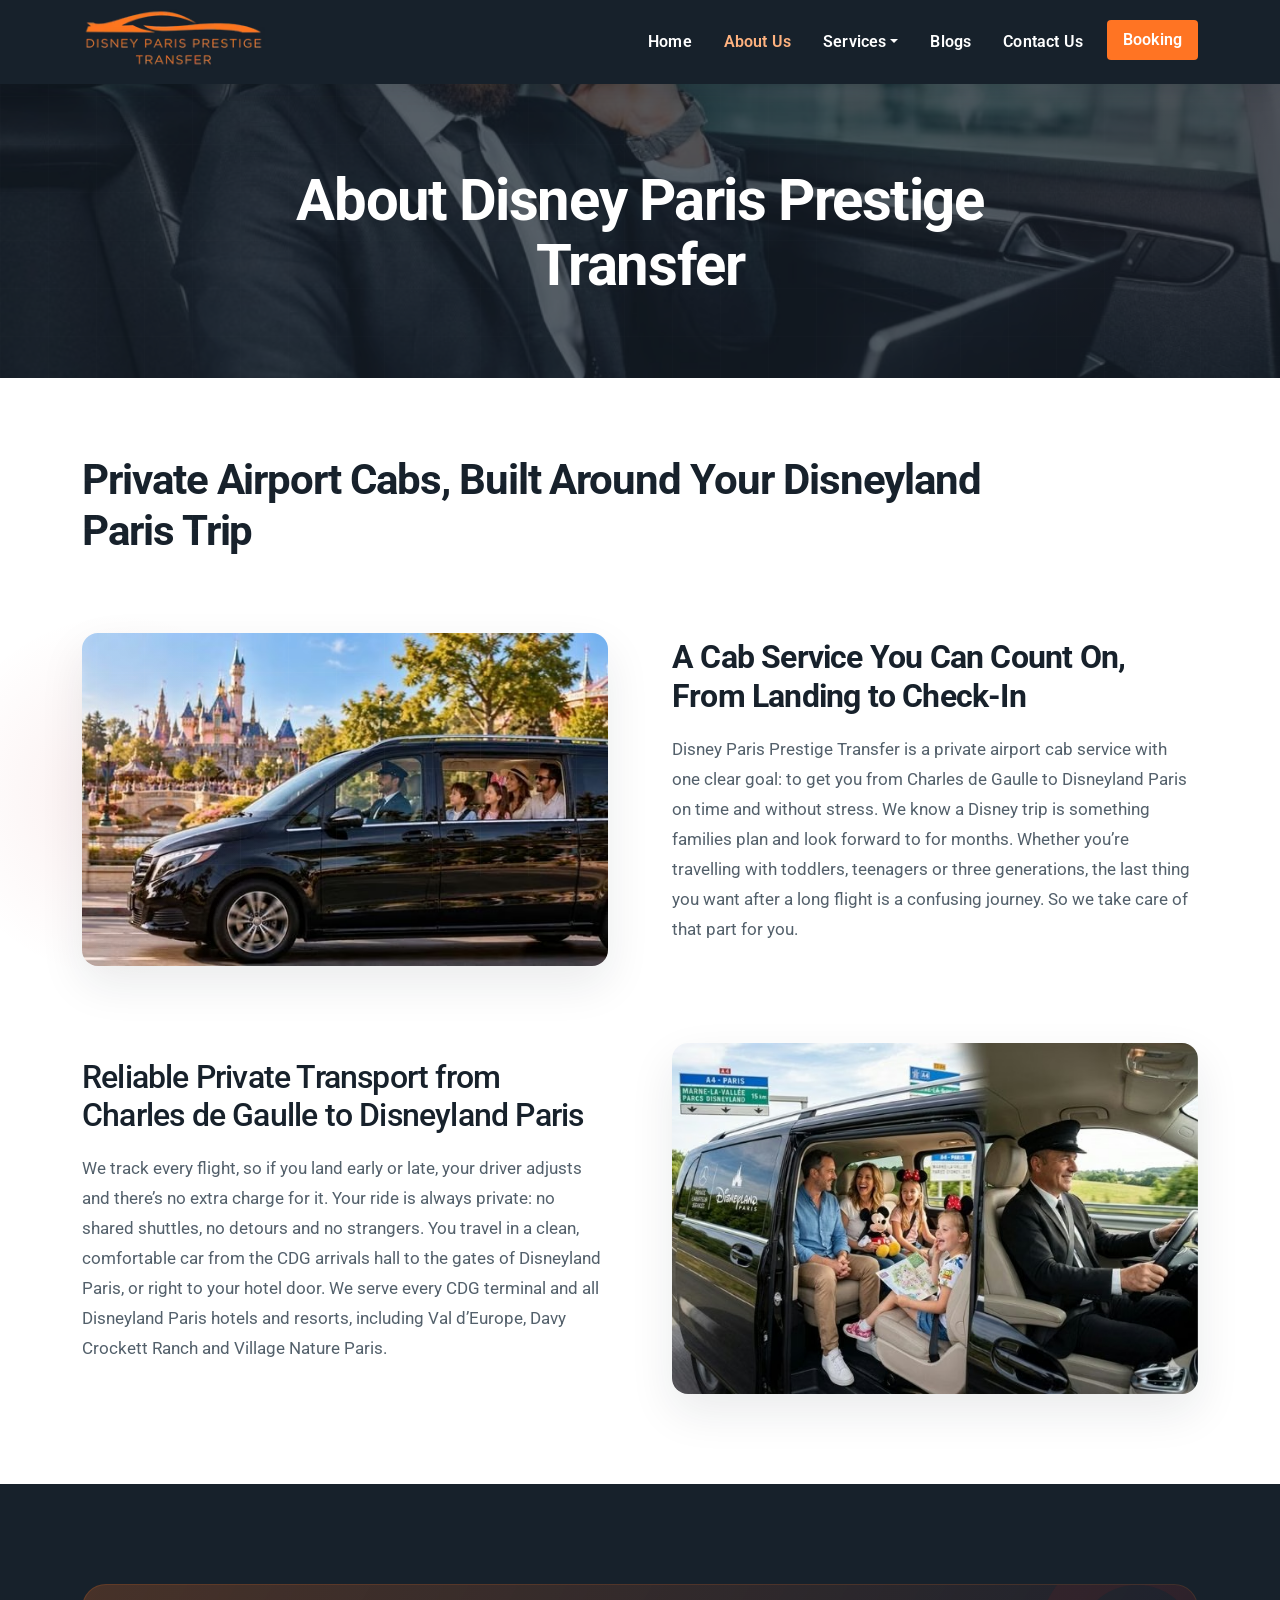
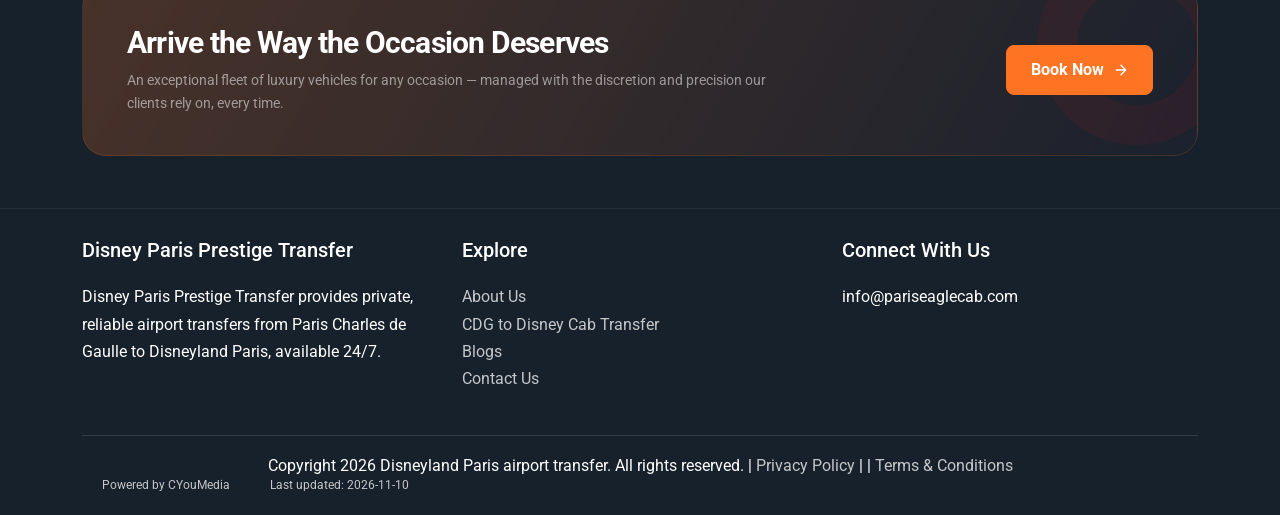
==== about-us/index.html @ 7c9b3eb7 "updated" ====
<!DOCTYPE html>
<html lang="en-US">
<head><link as="image" fetchpriority="high" imagesizes="100vw" imagesrcset="../images/dl_7bad09ebac6b.avif 200w" rel="preload" type="image/avif"/>
<meta charset="utf-8"/>
<meta content="IE=edge" http-equiv="X-UA-Compatible"/>
<meta content="width=device-width, minimum-scale=1.0, initial-scale=1, shrink-to-fit=no" name="viewport"/>
<meta content="#ff7423" name="theme-color"/>
<link href="../assets/media/542a4e6fe5c3.png" rel="icon" sizes="32x32"/>
<meta content="index, follow, max-image-preview:large, max-snippet:-1, max-video-preview:-1" name="robots"/>
<!-- This site is optimized with the Yoast SEO plugin v28.1 - https://yoast.com/product/yoast-seo-wordpress/ -->
<title>About Disney Paris Prestige Transfer | CDG to Disneyland Cabs</title>
<meta content="Learn about Disney Paris Prestige Transfer, a private airport cab service offering reliable, stress-free transfers from Charles de Gaulle to Disneyland Paris, 24/7." name="description"/>
<meta content="2026-11-02T13:21:35+00:00" property="article:modified_time"/>
<!-- / Yoast SEO plugin. -->
<link href="https://disneyparisprestigetransfer.com/wp-json/oembed/1.0/embed?url=https%3A%2F%2Fdisneyparisprestigetransfer.com%2Fabout-us%2F" rel="alternate" title="oEmbed (JSON)" type="application/json+oembed"/>
<link href="https://disneyparisprestigetransfer.com/wp-json/oembed/1.0/embed?url=https%3A%2F%2Fdisneyparisprestigetransfer.com%2Fabout-us%2F&amp;format=xml" rel="alternate" title="oEmbed (XML)" type="text/xml+oembed"/>
<style id="wp-img-auto-sizes-contain-inline-css" type="text/css">
img:is([sizes=auto i],[sizes^="auto," i]){contain-intrinsic-size:3000px 1500px}
/*# sourceURL=wp-img-auto-sizes-contain-inline-css */
</style>
<link href="../assets/css/3e08a085d8a9.css" id="ht_ctc_main_css-css" media="all" rel="stylesheet" type="text/css"/>
<style id="ht_ctc_main_css-inline-css" type="text/css">
.ht_ctc_entry_animation{animation-duration:0.4s;animation-fill-mode:both;animation-delay:0s;animation-iteration-count:1}@keyframes ht_ctc_anim_corner{0%{opacity:0;transform:scale(0)}100%{opacity:1;transform:scale(1)}}.ht_ctc_an_entry_corner{animation-name:ht_ctc_anim_corner;animation-timing-function:cubic-bezier(0.25,1,0.5,1);transform-origin:bottom var(--side,right)}
/*# sourceURL=ht_ctc_main_css-inline-css */
</style>
<style id="wp-emoji-styles-inline-css" type="text/css">

	img.wp-smiley, img.emoji {
		display: inline !important;
		border: none !important;
		box-shadow: none !important;
		height: 1em !important;
		width: 1em !important;
		margin: 0 0.07em !important;
		vertical-align: -0.1em !important;
		background: none !important;
		padding: 0 !important;
	}
/*# sourceURL=wp-emoji-styles-inline-css */
</style>
<link href="../assets/css/a0fd4d3f22b3.css" id="wp-block-library-css" media="all" rel="stylesheet" type="text/css"/>
<style id="classic-theme-styles-inline-css" type="text/css">
/*! This file is auto-generated */
.wp-block-button__link{color:#fff;background-color:#32373c;border-radius:9999px;box-shadow:none;text-decoration:none;padding:calc(.667em + 2px) calc(1.333em + 2px);font-size:1.125em}.wp-block-file__button{background:#32373c;color:#fff;text-decoration:none}
/*# sourceURL=/wp-includes/css/classic-themes.min.css */
</style>
<link href="../assets/css/386fbb57d359.css" id="hostinger-reach-subscription-block-css" media="all" rel="stylesheet" type="text/css"/>
<style id="global-styles-inline-css" type="text/css">
:root{--wp--preset--aspect-ratio--square: 1;--wp--preset--aspect-ratio--4-3: 4/3;--wp--preset--aspect-ratio--3-4: 3/4;--wp--preset--aspect-ratio--3-2: 3/2;--wp--preset--aspect-ratio--2-3: 2/3;--wp--preset--aspect-ratio--16-9: 16/9;--wp--preset--aspect-ratio--9-16: 9/16;--wp--preset--color--black: #000000;--wp--preset--color--cyan-bluish-gray: #abb8c3;--wp--preset--color--white: #ffffff;--wp--preset--color--pale-pink: #f78da7;--wp--preset--color--vivid-red: #cf2e2e;--wp--preset--color--luminous-vivid-orange: #ff6900;--wp--preset--color--luminous-vivid-amber: #fcb900;--wp--preset--color--light-green-cyan: #7bdcb5;--wp--preset--color--vivid-green-cyan: #00d084;--wp--preset--color--pale-cyan-blue: #8ed1fc;--wp--preset--color--vivid-cyan-blue: #0693e3;--wp--preset--color--vivid-purple: #9b51e0;--wp--preset--gradient--vivid-cyan-blue-to-vivid-purple: linear-gradient(135deg,rgb(6,147,227) 0%,rgb(155,81,224) 100%);--wp--preset--gradient--light-green-cyan-to-vivid-green-cyan: linear-gradient(135deg,rgb(122,220,180) 0%,rgb(0,208,130) 100%);--wp--preset--gradient--luminous-vivid-amber-to-luminous-vivid-orange: linear-gradient(135deg,rgb(252,185,0) 0%,rgb(255,105,0) 100%);--wp--preset--gradient--luminous-vivid-orange-to-vivid-red: linear-gradient(135deg,rgb(255,105,0) 0%,rgb(207,46,46) 100%);--wp--preset--gradient--very-light-gray-to-cyan-bluish-gray: linear-gradient(135deg,rgb(238,238,238) 0%,rgb(169,184,195) 100%);--wp--preset--gradient--cool-to-warm-spectrum: linear-gradient(135deg,rgb(74,234,220) 0%,rgb(151,120,209) 20%,rgb(207,42,186) 40%,rgb(238,44,130) 60%,rgb(251,105,98) 80%,rgb(254,248,76) 100%);--wp--preset--gradient--blush-light-purple: linear-gradient(135deg,rgb(255,206,236) 0%,rgb(152,150,240) 100%);--wp--preset--gradient--blush-bordeaux: linear-gradient(135deg,rgb(254,205,165) 0%,rgb(254,45,45) 50%,rgb(107,0,62) 100%);--wp--preset--gradient--luminous-dusk: linear-gradient(135deg,rgb(255,203,112) 0%,rgb(199,81,192) 50%,rgb(65,88,208) 100%);--wp--preset--gradient--pale-ocean: linear-gradient(135deg,rgb(255,245,203) 0%,rgb(182,227,212) 50%,rgb(51,167,181) 100%);--wp--preset--gradient--electric-grass: linear-gradient(135deg,rgb(202,248,128) 0%,rgb(113,206,126) 100%);--wp--preset--gradient--midnight: linear-gradient(135deg,rgb(2,3,129) 0%,rgb(40,116,252) 100%);--wp--preset--font-size--small: 13px;--wp--preset--font-size--medium: 20px;--wp--preset--font-size--large: 36px;--wp--preset--font-size--x-large: 42px;--wp--preset--spacing--20: 0.44rem;--wp--preset--spacing--30: 0.67rem;--wp--preset--spacing--40: 1rem;--wp--preset--spacing--50: 1.5rem;--wp--preset--spacing--60: 2.25rem;--wp--preset--spacing--70: 3.38rem;--wp--preset--spacing--80: 5.06rem;--wp--preset--shadow--natural: 6px 6px 9px rgba(0, 0, 0, 0.2);--wp--preset--shadow--deep: 12px 12px 50px rgba(0, 0, 0, 0.4);--wp--preset--shadow--sharp: 6px 6px 0px rgba(0, 0, 0, 0.2);--wp--preset--shadow--outlined: 6px 6px 0px -3px rgb(255, 255, 255), 6px 6px rgb(0, 0, 0);--wp--preset--shadow--crisp: 6px 6px 0px rgb(0, 0, 0);}:where(.is-layout-flex){gap: 0.5em;}:where(.is-layout-grid){gap: 0.5em;}body .is-layout-flex{display: flex;}.is-layout-flex{flex-wrap: wrap;align-items: center;}.is-layout-flex > :is(*, div){margin: 0;}body .is-layout-grid{display: grid;}.is-layout-grid > :is(*, div){margin: 0;}:where(.wp-block-columns.is-layout-flex){gap: 2em;}:where(.wp-block-columns.is-layout-grid){gap: 2em;}:where(.wp-block-post-template.is-layout-flex){gap: 1.25em;}:where(.wp-block-post-template.is-layout-grid){gap: 1.25em;}.has-black-color{color: var(--wp--preset--color--black) !important;}.has-cyan-bluish-gray-color{color: var(--wp--preset--color--cyan-bluish-gray) !important;}.has-white-color{color: var(--wp--preset--color--white) !important;}.has-pale-pink-color{color: var(--wp--preset--color--pale-pink) !important;}.has-vivid-red-color{color: var(--wp--preset--color--vivid-red) !important;}.has-luminous-vivid-orange-color{color: var(--wp--preset--color--luminous-vivid-orange) !important;}.has-luminous-vivid-amber-color{color: var(--wp--preset--color--luminous-vivid-amber) !important;}.has-light-green-cyan-color{color: var(--wp--preset--color--light-green-cyan) !important;}.has-vivid-green-cyan-color{color: var(--wp--preset--color--vivid-green-cyan) !important;}.has-pale-cyan-blue-color{color: var(--wp--preset--color--pale-cyan-blue) !important;}.has-vivid-cyan-blue-color{color: var(--wp--preset--color--vivid-cyan-blue) !important;}.has-vivid-purple-color{color: var(--wp--preset--color--vivid-purple) !important;}.has-black-background-color{background-color: var(--wp--preset--color--black) !important;}.has-cyan-bluish-gray-background-color{background-color: var(--wp--preset--color--cyan-bluish-gray) !important;}.has-white-background-color{background-color: var(--wp--preset--color--white) !important;}.has-pale-pink-background-color{background-color: var(--wp--preset--color--pale-pink) !important;}.has-vivid-red-background-color{background-color: var(--wp--preset--color--vivid-red) !important;}.has-luminous-vivid-orange-background-color{background-color: var(--wp--preset--color--luminous-vivid-orange) !important;}.has-luminous-vivid-amber-background-color{background-color: var(--wp--preset--color--luminous-vivid-amber) !important;}.has-light-green-cyan-background-color{background-color: var(--wp--preset--color--light-green-cyan) !important;}.has-vivid-green-cyan-background-color{background-color: var(--wp--preset--color--vivid-green-cyan) !important;}.has-pale-cyan-blue-background-color{background-color: var(--wp--preset--color--pale-cyan-blue) !important;}.has-vivid-cyan-blue-background-color{background-color: var(--wp--preset--color--vivid-cyan-blue) !important;}.has-vivid-purple-background-color{background-color: var(--wp--preset--color--vivid-purple) !important;}.has-black-border-color{border-color: var(--wp--preset--color--black) !important;}.has-cyan-bluish-gray-border-color{border-color: var(--wp--preset--color--cyan-bluish-gray) !important;}.has-white-border-color{border-color: var(--wp--preset--color--white) !important;}.has-pale-pink-border-color{border-color: var(--wp--preset--color--pale-pink) !important;}.has-vivid-red-border-color{border-color: var(--wp--preset--color--vivid-red) !important;}.has-luminous-vivid-orange-border-color{border-color: var(--wp--preset--color--luminous-vivid-orange) !important;}.has-luminous-vivid-amber-border-color{border-color: var(--wp--preset--color--luminous-vivid-amber) !important;}.has-light-green-cyan-border-color{border-color: var(--wp--preset--color--light-green-cyan) !important;}.has-vivid-green-cyan-border-color{border-color: var(--wp--preset--color--vivid-green-cyan) !important;}.has-pale-cyan-blue-border-color{border-color: var(--wp--preset--color--pale-cyan-blue) !important;}.has-vivid-cyan-blue-border-color{border-color: var(--wp--preset--color--vivid-cyan-blue) !important;}.has-vivid-purple-border-color{border-color: var(--wp--preset--color--vivid-purple) !important;}.has-vivid-cyan-blue-to-vivid-purple-gradient-background{background: var(--wp--preset--gradient--vivid-cyan-blue-to-vivid-purple) !important;}.has-light-green-cyan-to-vivid-green-cyan-gradient-background{background: var(--wp--preset--gradient--light-green-cyan-to-vivid-green-cyan) !important;}.has-luminous-vivid-amber-to-luminous-vivid-orange-gradient-background{background: var(--wp--preset--gradient--luminous-vivid-amber-to-luminous-vivid-orange) !important;}.has-luminous-vivid-orange-to-vivid-red-gradient-background{background: var(--wp--preset--gradient--luminous-vivid-orange-to-vivid-red) !important;}.has-very-light-gray-to-cyan-bluish-gray-gradient-background{background: var(--wp--preset--gradient--very-light-gray-to-cyan-bluish-gray) !important;}.has-cool-to-warm-spectrum-gradient-background{background: var(--wp--preset--gradient--cool-to-warm-spectrum) !important;}.has-blush-light-purple-gradient-background{background: var(--wp--preset--gradient--blush-light-purple) !important;}.has-blush-bordeaux-gradient-background{background: var(--wp--preset--gradient--blush-bordeaux) !important;}.has-luminous-dusk-gradient-background{background: var(--wp--preset--gradient--luminous-dusk) !important;}.has-pale-ocean-gradient-background{background: var(--wp--preset--gradient--pale-ocean) !important;}.has-electric-grass-gradient-background{background: var(--wp--preset--gradient--electric-grass) !important;}.has-midnight-gradient-background{background: var(--wp--preset--gradient--midnight) !important;}.has-small-font-size{font-size: var(--wp--preset--font-size--small) !important;}.has-medium-font-size{font-size: var(--wp--preset--font-size--medium) !important;}.has-large-font-size{font-size: var(--wp--preset--font-size--large) !important;}.has-x-large-font-size{font-size: var(--wp--preset--font-size--x-large) !important;}
:where(.wp-block-post-template.is-layout-flex){gap: 1.25em;}:where(.wp-block-post-template.is-layout-grid){gap: 1.25em;}
:where(.wp-block-term-template.is-layout-flex){gap: 1.25em;}:where(.wp-block-term-template.is-layout-grid){gap: 1.25em;}
:where(.wp-block-columns.is-layout-flex){gap: 2em;}:where(.wp-block-columns.is-layout-grid){gap: 2em;}
:root :where(.wp-block-pullquote){font-size: 1.5em;line-height: 1.6;}
/*# sourceURL=global-styles-inline-css */
</style>
<link href="../assets/css/28e4bacf16ab.css" id="contact-form-7-css" media="all" rel="stylesheet" type="text/css"/>
<link href="../assets/css/0710e02f9a86.css" id="bootstrap-css-css" media="all" rel="stylesheet" type="text/css"/>
<link href="../assets/css/cef2a3185101.css" id="aos-css-css" media="all" rel="stylesheet" type="text/css"/>
<link href="../assets/css/c2e49b80783c.css" id="owl-carousel-css-css" media="all" rel="stylesheet" type="text/css"/>
<link href="../assets/css/abaeda034649.css" id="owl-theme-default-css" media="all" rel="stylesheet" type="text/css"/>
<link href="../assets/css/89563f12f903.css" id="base-css-css" media="all" rel="stylesheet" type="text/css"/>
<link href="../assets/css/b5af59549f97.css" id="main-style-css" media="all" rel="stylesheet" type="text/css"/>
<link href="https://disneyparisprestigetransfer.com/wp-json/" rel="https://api.w.org/"/><link href="https://disneyparisprestigetransfer.com/wp-json/wp/v2/pages/24" rel="alternate" title="JSON" type="application/json"/><link href="https://disneyparisprestigetransfer.com/xmlrpc.php?rsd" rel="EditURI" title="RSD" type="application/rsd+xml"/>
<meta content="WordPress 6.9.11" name="generator"/>
<link href="https://disneyparisprestigetransfer.com/?p=24" rel="shortlink"/>
<meta content="https://disneyparisprestigetransfer.com/about-us/" name="og:url"/><meta content="Elementor 4.3.6; features: e_font_icon_svg, additional_custom_breakpoints; settings: css_print_method-external, google_font-enabled, font_display-swap" name="generator"/>
<style>
				.e-con.e-parent:nth-of-type(n+4):not(.e-lazyloaded):not(.e-no-lazyload),
				.e-con.e-parent:nth-of-type(n+4):not(.e-lazyloaded):not(.e-no-lazyload) * {
					background-image: none !important;
				}
				@media screen and (max-height: 1024px) {
					.e-con.e-parent:nth-of-type(n+3):not(.e-lazyloaded):not(.e-no-lazyload),
					.e-con.e-parent:nth-of-type(n+3):not(.e-lazyloaded):not(.e-no-lazyload) * {
						background-image: none !important;
					}
				}
				@media screen and (max-height: 640px) {
					.e-con.e-parent:nth-of-type(n+2):not(.e-lazyloaded):not(.e-no-lazyload),
					.e-con.e-parent:nth-of-type(n+2):not(.e-lazyloaded):not(.e-no-lazyload) * {
						background-image: none !important;
					}
				}
			</style>
<link href="../assets/media/b298378da982.png" rel="icon" sizes="32x32"/>
<link href="../assets/media/06e483ebc902.png" rel="icon" sizes="192x192"/>
<link href="../assets/media/810247063a4e.png" rel="apple-touch-icon"/>
<meta content="https://disneyparisprestigetransfer.com/wp-content/uploads/2026/03/cropped-favicon-270x270.png" name="msapplication-TileImage"/>
<style id="kirki-inline-styles"></style><style id="ceyou-static-reveal">[data-animation-role],[data-animation-role] *{opacity:1!important;transform:none!important;visibility:visible!important;}img[data-src],img[data-image]{opacity:1!important;visibility:visible!important;}.main-content{opacity:1!important;}.main-content .shopify-section{display:inherit!important;}</style><link href="https://disneyparisprestigetransfer.com/about-us" rel="canonical"/><meta content="About Disney Paris Prestige Transfer | CDG to Disneyland Cabs" property="og:title"/><meta content="About Disney Paris Prestige Transfer | CDG to Disneyland Cabs" name="twitter:title"/><meta content="Learn about Disney Paris Prestige Transfer, a private airport cab service offering reliable, stress-free transfers from Charles de Gaulle to Disneyland Paris, 24/7." property="og:description"/><meta content="Learn about Disney Paris Prestige Transfer, a private airport cab service offering reliable, stress-free transfers from Charles de Gaulle to Disneyland Paris, 24/7." name="twitter:description"/><meta content="website" property="og:type"/><meta content="https://disneyparisprestigetransfer.com/about-us" property="og:url"/><meta content="summary_large_image" name="twitter:card"/><meta content="https://disneyparisprestigetransfer.com/images/og/dl_33ac71c45557.jpg" property="og:image"/><meta content="https://disneyparisprestigetransfer.com/images/og/dl_33ac71c45557.jpg" name="twitter:image"/><style data-ceyou-interactivity="">
/* ceyou-interactivity-css:v1 — state styles for the interactivity bundle */
.nav-open{overflow:hidden;}
.nav-menu.is-open,.navbar-collapse.is-open,.site-nav.is-open,#mySidenav.is-open{display:block;}
.ceyou-force-nav{display:flex!important;flex-direction:column;gap:.5rem;}
.js-slider{position:relative;overflow:hidden;}
.js-slider .slide,.js-slider .carousel-item,.js-slider .slider-item,.js-slider [data-slide]{display:none;}
.js-slider .slide.is-active,.js-slider .carousel-item.is-active,.js-slider .slider-item.is-active,.js-slider [data-slide].is-active{display:block;animation:ceyou-fade .4s ease;}
.js-slider [data-slide]:not(.is-active){display:none!important;}
.js-slider [data-slide]{float:none;width:100%;max-width:none;}
.js-slider [data-slider-track]{transform:none!important;width:auto!important;}
[data-slider] [data-slider-track]{transform:none!important;width:auto!important;}[data-slider]:not([data-slider-strip]) [data-slide]{float:none!important;width:100%!important;}[data-slider-strip] [data-slider-track]{display:flex!important;flex-wrap:nowrap!important;overflow-x:auto;scroll-snap-type:x mandatory;gap:var(--ceyou-gap,0px);scrollbar-width:none;}[data-slider-strip] [data-slider-track]::-webkit-scrollbar{display:none;}[data-slider-strip] [data-slide]{flex:0 0 calc((100% - (var(--ceyou-per-view,1) - 1) * var(--ceyou-gap,0px)) / var(--ceyou-per-view,1))!important;width:auto!important;max-width:none!important;float:none!important;scroll-snap-align:start;}[data-slider-strip] [data-slider-dots]{display:none!important;}
@keyframes ceyou-fade{from{opacity:.4}to{opacity:1}}
.slider-prev,.slider-next{position:absolute;top:50%;transform:translateY(-50%);z-index:2;border:0;cursor:pointer;width:42px;height:42px;border-radius:50%;background:rgba(17,17,17,.45);color:#fff;font-size:1.6rem;line-height:1;display:flex;align-items:center;justify-content:center;}
.slider-prev{left:12px;}.slider-next{right:12px;}
.slider-prev:hover,.slider-next:hover{background:rgba(17,17,17,.7);}
.slider-dots{position:absolute;left:0;right:0;bottom:12px;display:flex;gap:8px;justify-content:center;z-index:2;}
.slider-dots button{width:10px;height:10px;padding:0;border:0;border-radius:50%;background:rgba(255,255,255,.55);cursor:pointer;}
.slider-dots button.is-active{background:#fff;}
.modal{display:none;position:fixed;inset:0;z-index:1000;align-items:center;justify-content:center;background:rgba(0,0,0,.6);padding:1rem;}
.modal.is-open{display:flex;}
.modal-open{overflow:hidden;}
.ceyou-lightbox{display:none;position:fixed;inset:0;z-index:1100;background:rgba(0,0,0,.85);cursor:zoom-out;}
.ceyou-lightbox.is-open{display:flex;align-items:center;justify-content:center;padding:2vmin;}
.ceyou-lightbox img{max-width:96vw;max-height:96vh;object-fit:contain;}
.ceyou-toasts{position:fixed;left:50%;bottom:24px;transform:translateX(-50%);z-index:1200;display:flex;flex-direction:column;gap:8px;pointer-events:none;}
.ceyou-toast{background:#111;color:#fff;padding:.7rem 1.1rem;border-radius:8px;font-size:.95rem;box-shadow:0 6px 24px rgba(0,0,0,.25);opacity:0;transform:translateY(12px);transition:opacity .3s,transform .3s;}
.ceyou-toast.is-visible{opacity:1;transform:translateY(0);}
.ceyou-field-error{display:block;color:#c0392b;font-size:.82rem;margin-top:.25rem;min-height:1em;}
.ceyou-invalid{border-color:#c0392b!important;outline-color:#c0392b;}
.ceyou-hp{position:absolute!important;left:-9999px!important;top:auto!important;width:1px!important;height:1px!important;overflow:hidden!important;}
.ceyou-cart-drawer{position:fixed;top:0;right:0;height:100%;width:min(360px,90vw);background:#fff;color:#111;box-shadow:-8px 0 28px rgba(0,0,0,.2);transform:translateX(100%);transition:transform .3s ease;z-index:1300;display:flex;flex-direction:column;}
.ceyou-cart-drawer.is-open{transform:translateX(0);}
.ceyou-cart-head{display:flex;align-items:center;justify-content:space-between;padding:1rem;border-bottom:1px solid #eee;}
.ceyou-cart-close{border:0;background:none;font-size:1.5rem;line-height:1;cursor:pointer;}
.ceyou-cart-items{flex:1;overflow:auto;padding:.5rem 1rem;}
.ceyou-cart-row{display:flex;align-items:center;gap:.5rem;padding:.5rem 0;border-bottom:1px solid #f1f1f1;}
.ceyou-cart-name{flex:1;}
.ceyou-cart-remove{border:0;background:none;cursor:pointer;color:#999;font-size:1.1rem;}
.ceyou-cart-empty{color:#888;}
.ceyou-cart-foot{padding:1rem;border-top:1px solid #eee;font-weight:600;}
@media(prefers-reduced-motion:reduce){.js-slider .is-active{animation:none;}.ceyou-toast{transition:none;}.ceyou-cart-drawer{transition:none;}}
.fade-in-up,.fade-in,.scroll-reveal,[data-reveal]{opacity:1;transform:none;}
@media(prefers-reduced-motion:no-preference){html.ceyou-reveal-ready .fade-in-up,html.ceyou-reveal-ready .fade-in,html.ceyou-reveal-ready .scroll-reveal,html.ceyou-reveal-ready [data-reveal]{opacity:0;animation:none;transition:opacity 300ms ease;will-change:opacity;}
html.ceyou-reveal-ready .fade-in-up.is-visible,html.ceyou-reveal-ready .fade-in.is-visible,html.ceyou-reveal-ready .scroll-reveal.is-visible,html.ceyou-reveal-ready [data-reveal].is-visible{opacity:1;}}
</style><meta content="image/jpeg" property="og:image:type"/><meta content="1024" property="og:image:width"/><meta content="683" property="og:image:height"/><meta content="Executive Chauffeur Set the Tone for a Big Meeting" property="og:image:alt"/><meta content="Executive Chauffeur Set the Tone for a Big Meeting" name="twitter:image:alt"/><meta content="en_US" property="og:locale"/><script data-ceyou-file-nav>(function(){if(location.protocol!=='file:')return;function fix(a){var h=a.getAttribute('href');if(!h||/^([a-z][a-z0-9+.-]*:|\/|#)/i.test(h))return;var m=/^([^?#]*)(.*)$/.exec(h);if(m[1].slice(-1)!=='/')return;a.setAttribute('href',m[1]+'index.html'+m[2]);}document.addEventListener('DOMContentLoaded',function(){var l=document.querySelectorAll('a[href]');for(var i=0;i<l.length;i++)fix(l[i]);});document.addEventListener('click',function(e){var a=e.target&&e.target.closest?e.target.closest('a[href]'):null;if(a)fix(a);},true);})();</script><link href="../assets/css/site-refresh.css" rel="stylesheet" type="text/css"/></head>
<body class="wp-singular page-template page-template-page-about page-template-page-about-php page page-id-24 wp-custom-logo wp-theme-cms-taxi-booking elementor-default elementor-kit-47">
<style>
.navbar .nav-item .nav-link {
  font-size: 1rem;
  text-transform: capitalize; 
  white-space: nowrap;
}
#menu-primary-menu li:last-child a {
    background-color: var(--brand);
    color: var(--white); 
    border-radius: .25rem;
    padding: .5rem 1rem;
    line-height: 1.5; 
}
#menu-primary-menu li:last-child a:hover {
    background-color: var(--white);
    color: var(--brand);  
}
	@media (max-width:991px) {
		.navbar-nav .dropdown-menu {
			text-align:center;
		}
	}
</style>
<header class="site-header position-fixed top-0 start-0 end-0" id="mainNav">
<nav class="navbar navbar-expand-lg py-0">
<div class="container">
<div class="navbar-brand">
<a aria-label="disney paris prestige transfer" class="custom-logo-link" href="../" rel="home"><picture><source sizes="100vw" srcset="../images/dl_7bad09ebac6b.avif 200w" type="image/avif"/><source sizes="100vw" srcset="../images/dl_7bad09ebac6b.webp 200w" type="image/webp"/><img alt="disney paris prestige transfer" class="custom-logo" decoding="async" fetchpriority="high" height="70" loading="eager" referrerpolicy="no-referrer" src="../images/dl_7bad09ebac6b.webp" width="200"/></picture></a> </div>
<button aria-controls="navbarSupportedContent" aria-expanded="false" aria-label="Toggle navigation" class="navbar-toggler p-1" data-bs-target="#navbarSupportedContent" data-bs-toggle="collapse" type="button">
<svg height="2em" viewbox="0 0 36 36" width="2em" xmlns="http://www.w3.org/2000/svg"><path class="clr-i-outline clr-i-outline-path-1" d="M32 29H4a1 1 0 0 1 0-2h28a1 1 0 0 1 0 2" fill="#fff"></path><path class="clr-i-outline clr-i-outline-path-2" d="M32 19H4a1 1 0 0 1 0-2h28a1 1 0 0 1 0 2" fill="#fff"></path><path class="clr-i-outline clr-i-outline-path-3" d="M32 9H4a1 1 0 0 1 0-2h28a1 1 0 0 1 0 2" fill="#fff"></path><path d="M0 0h36v36H0z" fill="none"></path></svg>
</button>
<div class="collapse navbar-collapse" id="navbarSupportedContent">
<ul class="navbar-nav ms-auto mb-2 mb-lg-0" id="menu-primary-menu"><li class="home-page menu-item menu-item-type-custom menu-item-object-custom nav-item"><a class="nav-link" href="../">Home</a></li>
<li class="about-us menu-item menu-item-type-custom menu-item-object-custom current-menu-item nav-item"><a class="nav-link" href="../">About Us</a></li>
<li class="menu-item menu-item-type-post_type menu-item-object-page menu-item-has-children nav-item dropdown"><a class="nav-link dropdown-toggle" data-bs-toggle="dropdown" href="../services/">Services</a><ul class="dropdown-menu"><li class="menu-item menu-item-type-post_type menu-item-object-page nav-item"><a class="nav-link" href="../cdg-to-disney-cab-transfer/">CDG to Disney Cab Transfer</a></li>
</ul>
</li>
<li class="blogs menu-item menu-item-type-post_type menu-item-object-page nav-item"><a class="nav-link" href="../blogs/">Blogs</a></li>
<li class="menu-item menu-item-type-post_type menu-item-object-page nav-item"><a class="nav-link" href="../contact-us/">Contact Us</a></li>
<li class="menu-item menu-item-type-custom menu-item-object-custom nav-item"><a class="nav-link" href="https://www.pariseaglecab.com/">Booking</a></li>
</ul>
</div>
</div>
</nav>
</header>
<main class="site-main" id="main-content"><div class="bg-dark subpage__header position-relative">
<picture><source sizes="100vw" srcset="../images/dl_33ac71c45557-400.avif 400w, ../images/dl_33ac71c45557-800.avif 800w, ../images/dl_33ac71c45557.avif 1024w" type="image/avif"/><source sizes="100vw" srcset="../images/dl_33ac71c45557-400.webp 400w, ../images/dl_33ac71c45557-800.webp 800w, ../images/dl_33ac71c45557.webp 1024w" type="image/webp"/><img alt="Executive Chauffeur Set the Tone for a Big Meeting" class="img-fluid w-100 position-absolute top-0 start-0 w-100 h-100 object-fit-cover z-0 wp-post-image" decoding="async" fetchpriority="high" height="683" loading="eager" referrerpolicy="no-referrer" sizes="(max-width: 1024px) 100vw, 1024px" src="../images/dl_33ac71c45557.webp" width="1024"/></picture>
<div class="position-absolute top-0 end-0 w-100 h-100 bg-dark opacity-75 z-1"></div>
<div class="container position-relative z-3">
<h1 class="text-white fs-1 fw-semibold mb-0 text-center aos-init aos-animate" data-aos="fade-up">About Disney Paris Prestige Transfer</h1>
</div>
</div>
<div class="container py-5">
<h2 class="wp-block-heading"><strong><strong>Private Airport Cabs, Built Around Your Disneyland Paris Trip</strong></strong></h2>
<div class="wp-block-group gap-4 align-items-center mt-5 is-layout-grid wp-container-core-group-is-layout-9ab1b685 wp-block-group-is-layout-grid">
<figure class="wp-block-image size-full"><picture><source sizes="(max-width: 768px) 100vw, 1200px" srcset="../images/dl_cc5910debbd3-400.avif 400w, ../images/dl_cc5910debbd3.avif 588w" type="image/avif"/><source sizes="(max-width: 768px) 100vw, 1200px" srcset="../images/dl_cc5910debbd3-400.webp 400w, ../images/dl_cc5910debbd3.webp 588w" type="image/webp"/><img alt="Private Airport Cabs, Built Around Your Disneyland Paris Trip" class="wp-image-23912" decoding="async" height="372" loading="lazy" referrerpolicy="no-referrer" sizes="(max-width: 588px) 100vw, 588px" src="../images/dl_cc5910debbd3.webp" style="height: auto;" width="588"/></picture></figure>
<div class="wp-block-group"><div class="wp-block-group__inner-container is-layout-constrained wp-block-group-is-layout-constrained">
<h2 class="wp-block-heading"><strong>A Cab Service You Can Count On, From Landing to Check-In</strong></h2>
<p>Disney Paris Prestige Transfer is a private airport cab service with one clear goal: to get you from Charles de Gaulle to Disneyland Paris on time and without stress. We know a Disney trip is something families plan and look forward to for months. Whether you’re travelling with toddlers, teenagers or three generations, the last thing you want after a long flight is a confusing journey. So we take care of that part for you.</p>
</div></div>
</div>
<div class="wp-block-group gap-4 align-items-center mt-5 is-layout-grid wp-container-core-group-is-layout-9ab1b685 wp-block-group-is-layout-grid">
<div class="wp-block-group"><div class="wp-block-group__inner-container is-layout-constrained wp-block-group-is-layout-constrained">
<h2 class="wp-block-heading">Reliable Private Transport from Charles de Gaulle to Disneyland Paris</h2>
<p>We track every flight, so if you land early or late, your driver adjusts and there’s no extra charge for it. Your ride is always private: no shared shuttles, no detours and no strangers. You travel in a clean, comfortable car from the CDG arrivals hall to the gates of Disneyland Paris, or right to your hotel door. We serve every CDG terminal and all Disneyland Paris hotels and resorts, including Val d’Europe, Davy Crockett Ranch and Village Nature Paris.</p>
</div></div>
<figure class="wp-block-image size-full"><picture><source sizes="(max-width: 768px) 100vw, 1200px" srcset="../images/dl_341555fac4a2-400.avif 400w, ../images/dl_341555fac4a2.avif 636w" type="image/avif"/><source sizes="(max-width: 768px) 100vw, 1200px" srcset="../images/dl_341555fac4a2-400.webp 400w, ../images/dl_341555fac4a2.webp 636w" type="image/webp"/><img alt="Cdgdisneytransfer" class="wp-image-466" decoding="async" height="425" loading="lazy" referrerpolicy="no-referrer" sizes="(max-width: 636px) 100vw, 636px" src="../images/dl_341555fac4a2.webp" style="height: auto;" width="636"/></picture></figure>
</div>
</div>
</main><!-- End main-content -->
<footer class="site-footer pt-5 pb-4 position=relative overflow-hidden">
<div aria-hidden="true" class="mb-4" style="position:absolute;inset:0;pointer-events:none;z-index:0;">
<!-- large radial glow top-right -->
<div style="position:absolute;top:-180px;right:-180px;width:560px;height:560px;background:radial-gradient(circle,rgba(192,25,25,.13) 0%,transparent 70%);border-radius:50%;"></div>
<!-- subtle glow bottom-left -->
<div style="position:absolute;bottom:-120px;left:-80px;width:400px;height:400px;background:radial-gradient(circle,rgba(192,25,25,.07) 0%,transparent 65%);border-radius:50%;"></div>
<!-- grid overlay -->
<div style="position:absolute;inset:0;background-image:linear-gradient(rgba(255,255,255,.025) 1px,transparent 1px),linear-gradient(90deg,rgba(255,255,255,.025) 1px,transparent 1px);background-size:48px 48px;"></div>
</div>
<div class="mb-4" style="position:relative;z-index:1;border-bottom:1px solid rgba(255,255,255,.07);">
<div class="container" style="padding-block:52px;">
<div style="background: linear-gradient(120deg,rgba(255, 116, 35, 0.21) 0%,rgba(30,34,48,.60) 100%);border: 1px solid rgba(255, 116, 35, 0.16);border-radius:24px;padding:40px 44px;display:flex;flex-wrap:wrap;align-items:center;justify-content:space-between;gap:28px;position:relative;overflow:hidden;">
<!-- inner decoration -->
<div aria-hidden="true" style="position:absolute;right:-40px;top:-40px;width:200px;height:200px;border:40px solid rgba(192,25,25,.09);border-radius:50%;"></div>
<div style="position:relative;z-index:1;">
<h2 class="ff-heading" style="margin:0;font-size:clamp(1.3rem,3vw,1.9rem);font-weight:700;color:#fff;line-height:1.2;">Arrive the Way the Occasion Deserves</h2>
<p style="margin:8px 0 0;font-size:.9rem;color:rgba(255,255,255,.52);line-height:1.6;max-width:660px;">
				An exceptional fleet of luxury vehicles for any occasion — managed with the discretion and precision our clients rely on, every time.
				</p>
</div>
<div style="display:flex;flex-wrap:wrap;gap:12px;position:relative;z-index:1;">
<a class="btn btn-primary" href="https://www.pariseaglecab.com/">
				Book Now
				<svg aria-hidden="true" fill="none" height="14" viewbox="0 0 18 18" width="14"><path d="M3 9h12M9 3l6 6-6 6" stroke="#fff" stroke-linecap="round" stroke-linejoin="round" stroke-width="1.8"></path></svg>
</a>
<!-- 			  <a href="/our-fleets" style="display: inline-flex; align-items: center; gap: 8px; background: transparent; color: rgb(255, 255, 255); border: 1.5px solid rgba(255, 255, 255, 0.3); border-radius: 4px; font-weight: 600; font-size: 0.875rem; padding: 13px 28px; text-decoration: none; transition: 0.25s;" onmouseover="this.style.background='rgba(255,255,255,.08)'" onmouseout="this.style.background='transparent'">
				View Cars
			  </a> -->
</div>
</div>
</div>
</div>
<div class="container">
<div class="row g-4">
<div class="col-lg-4 col-md-6">
<p class="text-white fs-5 fw-medium">Disney Paris Prestige Transfer</p>
<ul class="list-unstyled ps-0 mb-0">
<p>
                        Disney Paris Prestige Transfer provides private, reliable airport transfers from Paris Charles de Gaulle to Disneyland Paris, available 24/7.
                    </p>
</ul>
<ul class="social__list is-style-default wp-block-social-links has-normal-icon-size has-icon-color has-icon-background-color is-layout-flex wp-container-core-social-links-is-layout-fb8583f7 wp-block-social-links-is-layout-flex" style="margin-top:30px;margin-bottom:24px">
</ul>
</div>
<div class="col-lg-4 col-md-6">
<p class="text-white fs-5 fw-medium">Explore</p>
<ul class="list-unstyled ps-0 mb-0">
<li><a href="../">About Us</a></li>
<li><a href="../cdg-to-disney-cab-transfer/">CDG to Disney Cab Transfer</a></li>
<li><a href="../blogs/">Blogs</a></li>
<li><a href="../contact-us/">Contact Us</a></li>
</ul>
</div>
<div class="col-lg-4 col-md-6">
<p class="text-white fs-5 fw-medium">Connect With Us</p>
<ul class="list-unstyled ps-0 mb-0">
<li>info@pariseaglecab.com</li>
</ul>
</div><!--.col-->
</div><!--.row-->
<div class="copyright text-center pt-3 mt-3">
<p class="mb-0">Copyright 2026 Disneyland Paris airport transfer. All rights reserved. | <a href="../privacy-policy/">Privacy Policy</a> |  | <a href="../terms-conditions/">Terms &amp; Conditions</a></p>
<div class="powered-by-cyoumedia powered-by-joined" data-powered-by="cyoumedia" style="display:flex;align-items:center;flex-wrap:wrap;margin-left:auto;"><a href="https://cyoumedia.com" rel="nofollow noopener noreferrer" style="display:inline-flex;align-items:center;padding-left:20px;text-decoration:none;color:inherit;opacity:.75;font-size:12px;line-height:1;" target="_blank">Powered by CYouMedia</a><p class="last-updated" data-last-updated="2026-11-10" style="margin:0 0 0 40px;padding:0;font-family:inherit;font-size:12px;line-height:1;color:inherit;opacity:.75;">Last updated: 2026-11-10</p></div></div>
</div>
</footer>
<!-- <button onclick="topFunction()" id="backTop" class="btn backTop justify-content-center align-items-center p-0 bg-primary" title="Go to top" style="display: flex;">
        <svg xmlns="http://www.w3.org/2000/svg" width="96" height="96" viewBox="0 0 24 24"><path fill="#292929" d="M11.5 19V6.921l-5.792 5.792L5 12l7-7l7 7l-.708.713L12.5 6.921V19z"></path></svg>
    </button> -->
<!-- Click to Chat - https://holithemes.com/plugins/click-to-chat/  v4.46 -->
<div class="ht-ctc ht-ctc-chat ctc-analytics ctc_wp_desktop style-2 ht_ctc_entry_animation ht_ctc_an_entry_corner" id="ht-ctc-chat" style="display: none;  position: fixed; bottom: 15px; right: 15px;">
<div class="ht_ctc_style ht_ctc_chat_style">
<div class="ctc-analytics ctc_s_2" style="display: flex; justify-content: center; align-items: center;  ">
<p class="ctc-analytics ctc_cta ctc_cta_stick ht-ctc-cta ht-ctc-cta-hover" style="padding: 0px 16px; line-height: 1.6; font-size: 15px; background-color: #25D366; color: #ffffff; border-radius:10px; margin:0 10px;  display: none; order: 0; ">Contact us!</p>
<svg height="50px" style="pointer-events:none; display:block; height:50px; width:50px;" viewbox="0 0 1024 1024" width="50px">
<defs>
<path d="M1023.941 765.153c0 5.606-.171 17.766-.508 27.159-.824 22.982-2.646 52.639-5.401 66.151-4.141 20.306-10.392 39.472-18.542 55.425-9.643 18.871-21.943 35.775-36.559 50.364-14.584 14.56-31.472 26.812-50.315 36.416-16.036 8.172-35.322 14.426-55.744 18.549-13.378 2.701-42.812 4.488-65.648 5.3-9.402.336-21.564.505-27.15.505l-504.226-.081c-5.607 0-17.765-.172-27.158-.509-22.983-.824-52.639-2.646-66.152-5.4-20.306-4.142-39.473-10.392-55.425-18.542-18.872-9.644-35.775-21.944-50.364-36.56-14.56-14.584-26.812-31.471-36.415-50.314-8.174-16.037-14.428-35.323-18.551-55.744-2.7-13.378-4.487-42.812-5.3-65.649-.334-9.401-.503-21.563-.503-27.148l.08-504.228c0-5.607.171-17.766.508-27.159.825-22.983 2.646-52.639 5.401-66.151 4.141-20.306 10.391-39.473 18.542-55.426C34.154 93.24 46.455 76.336 61.07 61.747c14.584-14.559 31.472-26.812 50.315-36.416 16.037-8.172 35.324-14.426 55.745-18.549 13.377-2.701 42.812-4.488 65.648-5.3 9.402-.335 21.565-.504 27.149-.504l504.227.081c5.608 0 17.766.171 27.159.508 22.983.825 52.638 2.646 66.152 5.401 20.305 4.141 39.472 10.391 55.425 18.542 18.871 9.643 35.774 21.944 50.363 36.559 14.559 14.584 26.812 31.471 36.415 50.315 8.174 16.037 14.428 35.323 18.551 55.744 2.7 13.378 4.486 42.812 5.3 65.649.335 9.402.504 21.564.504 27.15l-.082 504.226z" id="htwasqicona-chat"></path>
</defs>
<lineargradient gradientunits="userSpaceOnUse" id="htwasqiconb-chat" x1="512.001" x2="512.001" y1=".978" y2="1025.023">
<stop offset="0" stop-color="#61fd7d"></stop>
<stop offset="1" stop-color="#2bb826"></stop>
</lineargradient>
<use fill="url(#htwasqiconb-chat)" overflow="visible" style="fill: url(#htwasqiconb-chat)" xlink:href="#htwasqicona-chat"></use>
<g>
<path d="M783.302 243.246c-69.329-69.387-161.529-107.619-259.763-107.658-202.402 0-367.133 164.668-367.214 367.072-.026 64.699 16.883 127.854 49.017 183.522l-52.096 190.229 194.665-51.047c53.636 29.244 114.022 44.656 175.482 44.682h.151c202.382 0 367.128-164.688 367.21-367.094.039-98.087-38.121-190.319-107.452-259.706zM523.544 808.047h-.125c-54.767-.021-108.483-14.729-155.344-42.529l-11.146-6.612-115.517 30.293 30.834-112.592-7.259-11.544c-30.552-48.579-46.688-104.729-46.664-162.379.066-168.229 136.985-305.096 305.339-305.096 81.521.031 158.154 31.811 215.779 89.482s89.342 134.332 89.312 215.859c-.066 168.243-136.984 305.118-305.209 305.118zm167.415-228.515c-9.177-4.591-54.286-26.782-62.697-29.843-8.41-3.062-14.526-4.592-20.645 4.592-6.115 9.182-23.699 29.843-29.053 35.964-5.352 6.122-10.704 6.888-19.879 2.296-9.176-4.591-38.74-14.277-73.786-45.526-27.275-24.319-45.691-54.359-51.043-63.543-5.352-9.183-.569-14.146 4.024-18.72 4.127-4.109 9.175-10.713 13.763-16.069 4.587-5.355 6.117-9.183 9.175-15.304 3.059-6.122 1.529-11.479-.765-16.07-2.293-4.591-20.644-49.739-28.29-68.104-7.447-17.886-15.013-15.466-20.645-15.747-5.346-.266-11.469-.322-17.585-.322s-16.057 2.295-24.467 11.478-32.113 31.374-32.113 76.521c0 45.147 32.877 88.764 37.465 94.885 4.588 6.122 64.699 98.771 156.741 138.502 21.892 9.45 38.982 15.094 52.308 19.322 21.98 6.979 41.982 5.995 57.793 3.634 17.628-2.633 54.284-22.189 61.932-43.615 7.646-21.427 7.646-39.791 5.352-43.617-2.294-3.826-8.41-6.122-17.585-10.714z" fill="#FFF" style="fill: #FFFFFF;"></path>
</g>
</svg></div>
</div>
</div>
<span class="ht_ctc_chat_data" data-rest="3744f78392" data-settings='{"number":"33698842828","pre_filled":"","dis_m":"show","dis_d":"show","css":"cursor: pointer; z-index: 99999999;","pos_d":"position: fixed; bottom: 15px; right: 15px;","pos_m":"position: fixed; bottom: 15px; right: 15px;","side_d":"right","side_m":"right","schedule":"no","se":150,"ani":"no-animation","page_id":24,"url_target_d":"_blank","ga":"yes","gtm":"1","fb":"yes","webhook_format":"json","g_init":"default","g_an_event_name":"click to chat","gtm_event_name":"Click to Chat","pixel_event_name":"Click to Chat by HoliThemes"}'></span>
<style id="core-block-supports-inline-css" type="text/css">
.wp-container-core-group-is-layout-9ab1b685{grid-template-columns:repeat(auto-fill, minmax(min(27rem, 100%), 1fr));container-type:inline-size;}
/*# sourceURL=core-block-supports-inline-css */
</style>
<script id="wp-emoji-settings" type="application/json">
{"baseUrl":"https://s.w.org/images/core/emoji/17.0.2/72x72/","ext":".png","svgUrl":"https://s.w.org/images/core/emoji/17.0.2/svg/","svgExt":".svg","source":{"concatemoji":"https://disneyparisprestigetransfer.com/wp-includes/js/wp-emoji-release.min.js?ver=6.9.11"}}
</script>
<script type="application/ld+json">{
  "@context": "https://schema.org",
  "@graph": [
    {
      "@type": "Organization",
      "name": "Disneyland Paris airport transfer",
      "url": "https://disneyparisprestigetransfer.com",
      "description": "Private airport cab service providing reliable, private transfers from Charles de Gaulle Airport to Disneyland Paris and all its hotels and resorts, available 24/7.",
      "email": "info@pariseaglecab.com",
      "areaServed": [
        {
          "@type": "AdministrativeArea",
          "name": "Charles de Gaulle Airport"
        },
        {
          "@type": "AdministrativeArea",
          "name": "Disneyland Paris"
        },
        {
          "@type": "AdministrativeArea",
          "name": "Val d'Europe"
        },
        {
          "@type": "AdministrativeArea",
          "name": "Davy Crockett Ranch"
        },
        {
          "@type": "AdministrativeArea",
          "name": "Village Nature Paris"
        }
      ],
      "serviceType": "Private airport transfer",
      "@id": "https://disneyparisprestigetransfer.com/#organization"
    },
    {
      "@type": "WebSite",
      "@id": "https://disneyparisprestigetransfer.com/#website",
      "url": "https://disneyparisprestigetransfer.com/",
      "name": "Disneyland Paris airport transfer",
      "publisher": {
        "@id": "https://disneyparisprestigetransfer.com/#organization"
      }
    },
    {
      "@type": "WebPage",
      "@id": "https://disneyparisprestigetransfer.com/about-us#webpage",
      "url": "https://disneyparisprestigetransfer.com/about-us",
      "isPartOf": {
        "@id": "https://disneyparisprestigetransfer.com/#website"
      },
      "about": {
        "@id": "https://disneyparisprestigetransfer.com/#organization"
      },
      "publisher": {
        "@id": "https://disneyparisprestigetransfer.com/#organization"
      },
      "author": {
        "@id": "https://disneyparisprestigetransfer.com/#organization"
      },
      "name": "About Disney Paris Prestige Transfer | CDG to Disneyland Cabs",
      "datePublished": "2026-11-10",
      "dateModified": "2026-11-10",
      "description": "Information about Disney Paris Prestige Transfer, a private airport cab service offering reliable transfers from CDG to Disneyland Paris."
    }
  ]
}</script><script data-avp="summary" type="application/ld+json">{
  "@context": "https://schema.org",
  "@type": "ItemList",
  "name": "Key takeaways",
  "itemListElement": [
    {
      "@type": "ListItem",
      "position": 1,
      "name": "Learn about Disney Paris Prestige Transfer, a private airport cab service offering reliable, stress-free transfers from Charles de Gaulle to Disneyland Paris, 24/7."
    },
    {
      "@type": "ListItem",
      "position": 2,
      "name": "Disney Paris Prestige Transfer is a private airport cab service with one clear goal: to get you from Charles de Gaulle to Disneyland Paris on time and without stress. We know a Disney trip is…"
    },
    {
      "@type": "ListItem",
      "position": 3,
      "name": "We track every flight, so if you land early or late, your driver adjusts and there’s no extra charge for it. Your ride is always private: no shared shuttles, no detours and no strangers. You travel…"
    }
  ]
}</script><script data-ceyou-interactivity="" defer="" src="../script.min.js"></script></body>
</html>
---- assets/css/3e08a085d8a9.css ----
.ht-ctc-chat{--side:right}.ht-ctc-opacity-hide{opacity:0}.ht-ctc-opacity-show{opacity:1}.ht-ctc-display-hide{display:none}.ht-ctc-display-show{display:block}.ht-ctc-display-unset{display:unset!important}@keyframes ctcBounce{0%{opacity:0;transform:scale(0)}60%{opacity:1;transform:scale(1.3)}to{opacity:1;transform:scale(1)}}@keyframes ctc_fadeIn{0%{opacity:0}to{opacity:1}}.ht-ctc-bounce{animation:ctcBounce .45s ease-out forwards}.ht-ctc-fade-in{animation:ctc_fadeIn .25s ease}.ht_ctc_chat_greetings_box :not(ul):not(ol):not(.ht_ctc_default):not(.ht_ctc_defaults *){box-sizing:border-box;margin:0;padding:0}.ht_ctc_chat_greetings_box ol,.ht_ctc_chat_greetings_box ul{margin-bottom:0;margin-top:0}.ht_ctc_chat_greetings_box_layout{clear:both}.ht_ctc_greetings{pointer-events:none}.ht_ctc_chat_greetings_box{pointer-events:auto}.ht_ctc_greetings_box{opacity:0;transform:scale(0) translate(20px,20px);transform-origin:bottom var(--side,right);transition:all .4s cubic-bezier(.19,1,.22,1)}.ht_ctc_greetings_box.ht_ctc_greetings_box_open{opacity:1;pointer-events:auto;transform:scale(1) translate(0)}.ht_ctc_modal_backdrop{animation:ctc_fadeIn .2s ease;backdrop-filter:blur(1px);background:#0000004d;height:100vh;left:0;position:fixed;top:0;width:100vw;z-index:9}.ht_ctc_notification{animation:ctcBounce .45s ease-out forwards}@keyframes ht_ctc_cta_stick{0%{opacity:0;transform:translateX(6px) scaleX(.6)}to{opacity:1;transform:translateX(0) scaleX(1)}}.ht-ctc-cta-stick{animation-duration:.12s;animation-fill-mode:both;animation-name:ht_ctc_cta_stick;animation-timing-function:cubic-bezier(.25,.8,.25,1);transform-origin:var(--side,right) center}.ctc_g_content{max-height:calc(80vh - 140px);overflow-y:auto}.ctc_g_bottom,.ctc_g_content,.ctc_g_sentbutton{margin-top:-.9px!important}.greetings_header_image{display:inline-block;position:relative}.greetings_header_image img{object-fit:cover}.g_header_badge_online{border-radius:50%;bottom:0;height:12px;position:absolute;right:0;width:12px;z-index:1}@media only screen and (min-width:900px){.ctc_g_content::-webkit-scrollbar{width:2.8px}.ctc_g_content::-webkit-scrollbar-thumb{background:#a5a5a5}}@media only screen and (max-width:420px){.ctc_side_positions .ctc_m_p_left{left:0!important;right:unset!important}.ctc_side_positions .ctc_m_p_right{left:unset!important;right:0!important}.ctc_side_positions .ctc_m_p_left .ctc_greetings_close_btn{float:left!important}.ctc_side_positions .ctc_m_p_right .ctc_greetings_close_btn{float:right!important}.ctc_side_positions .ctc_m_cta_order_0{order:0!important}.ctc_side_positions .ctc_m_cta_order_1{order:1!important}.ht_ctc_greetings.ctc_m_full_width{bottom:0!important;position:fixed!important;right:0!important}.ht_ctc_greetings.ctc_m_full_width .ht_ctc_chat_greetings_box{margin:7px!important;min-width:80vw!important;position:unset!important;width:calc(100vw - 14px)!important}.ctc_m_full_width .ctc_g_message_box_width{max-width:85%!important}.ht_ctc_animation:has(.ht_ctc_greetings){animation-fill-mode:none!important}}
---- assets/css/a0fd4d3f22b3.css ----
@charset "UTF-8";.wp-block-accordion{box-sizing:border-box}.wp-block-accordion-item.is-open>.wp-block-accordion-heading .wp-block-accordion-heading__toggle-icon{transform:rotate(45deg)}@media (prefers-reduced-motion:no-preference){.wp-block-accordion-item{transition:grid-template-rows .3s ease-out}.wp-block-accordion-item>.wp-block-accordion-heading .wp-block-accordion-heading__toggle-icon{transition:transform .2s ease-in-out}}.wp-block-accordion-heading__toggle{align-items:center;background:none;border:none;color:inherit;cursor:pointer;display:flex;font-family:inherit;font-size:inherit;font-style:inherit;font-weight:inherit;letter-spacing:inherit;line-height:inherit;overflow:hidden;padding:var(--wp--preset--spacing--20,1em) 0;text-align:inherit;text-decoration:inherit;text-transform:inherit;width:100%;word-spacing:inherit}.wp-block-accordion-heading__toggle:not(:focus-visible){outline:none}.wp-block-accordion-heading__toggle:hover .wp-block-accordion-heading__toggle-title{text-decoration:underline}.wp-block-accordion-heading__toggle-title{flex:1}.wp-block-accordion-heading__toggle-icon{align-items:center;display:flex;height:1.2em;justify-content:center;width:1.2em}.wp-block-accordion-panel[aria-hidden=true],.wp-block-accordion-panel[inert]{display:none;margin-block-start:0}.wp-block-archives{box-sizing:border-box}.wp-block-archives-dropdown label{display:block}.wp-block-avatar{line-height:0}.wp-block-avatar,.wp-block-avatar img{box-sizing:border-box}.wp-block-avatar.aligncenter{text-align:center}.wp-block-audio{box-sizing:border-box}.wp-block-audio :where(figcaption){margin-bottom:1em;margin-top:.5em}.wp-block-audio audio{min-width:300px;width:100%}.wp-block-breadcrumbs{box-sizing:border-box}.wp-block-breadcrumbs ol{flex-wrap:wrap;list-style:none}.wp-block-breadcrumbs li,.wp-block-breadcrumbs ol{align-items:center;display:flex;margin:0;padding:0}.wp-block-breadcrumbs li:not(:last-child):after{content:var(--separator,"/");margin:0 .5em;opacity:.7}.wp-block-breadcrumbs span{color:inherit}.wp-block-button__link{align-content:center;box-sizing:border-box;cursor:pointer;display:inline-block;height:100%;text-align:center;word-break:break-word}.wp-block-button__link.aligncenter{text-align:center}.wp-block-button__link.alignright{text-align:right}:where(.wp-block-button__link){border-radius:9999px;box-shadow:none;padding:calc(.667em + 2px) calc(1.333em + 2px);text-decoration:none}.wp-block-button[style*=text-decoration] .wp-block-button__link{text-decoration:inherit}.wp-block-buttons>.wp-block-button.has-custom-width{max-width:none}.wp-block-buttons>.wp-block-button.has-custom-width .wp-block-button__link{width:100%}.wp-block-buttons>.wp-block-button.has-custom-font-size .wp-block-button__link{font-size:inherit}.wp-block-buttons>.wp-block-button.wp-block-button__width-25{width:calc(25% - var(--wp--style--block-gap, .5em)*.75)}.wp-block-buttons>.wp-block-button.wp-block-button__width-50{width:calc(50% - var(--wp--style--block-gap, .5em)*.5)}.wp-block-buttons>.wp-block-button.wp-block-button__width-75{width:calc(75% - var(--wp--style--block-gap, .5em)*.25)}.wp-block-buttons>.wp-block-button.wp-block-button__width-100{flex-basis:100%;width:100%}.wp-block-buttons.is-vertical>.wp-block-button.wp-block-button__width-25{width:25%}.wp-block-buttons.is-vertical>.wp-block-button.wp-block-button__width-50{width:50%}.wp-block-buttons.is-vertical>.wp-block-button.wp-block-button__width-75{width:75%}.wp-block-button.is-style-squared,.wp-block-button__link.wp-block-button.is-style-squared{border-radius:0}.wp-block-button.no-border-radius,.wp-block-button__link.no-border-radius{border-radius:0!important}:root :where(.wp-block-button .wp-block-button__link.is-style-outline),:root :where(.wp-block-button.is-style-outline>.wp-block-button__link){border:2px solid;padding:.667em 1.333em}:root :where(.wp-block-button .wp-block-button__link.is-style-outline:not(.has-text-color)),:root :where(.wp-block-button.is-style-outline>.wp-block-button__link:not(.has-text-color)){color:currentColor}:root :where(.wp-block-button .wp-block-button__link.is-style-outline:not(.has-background)),:root :where(.wp-block-button.is-style-outline>.wp-block-button__link:not(.has-background)){background-color:initial;background-image:none}.wp-block-buttons{box-sizing:border-box}.wp-block-buttons.is-vertical{flex-direction:column}.wp-block-buttons.is-vertical>.wp-block-button:last-child{margin-bottom:0}.wp-block-buttons>.wp-block-button{display:inline-block;margin:0}.wp-block-buttons.is-content-justification-left{justify-content:flex-start}.wp-block-buttons.is-content-justification-left.is-vertical{align-items:flex-start}.wp-block-buttons.is-content-justification-center{justify-content:center}.wp-block-buttons.is-content-justification-center.is-vertical{align-items:center}.wp-block-buttons.is-content-justification-right{justify-content:flex-end}.wp-block-buttons.is-content-justification-right.is-vertical{align-items:flex-end}.wp-block-buttons.is-content-justification-space-between{justify-content:space-between}.wp-block-buttons.aligncenter{text-align:center}.wp-block-buttons:not(.is-content-justification-space-between,.is-content-justification-right,.is-content-justification-left,.is-content-justification-center) .wp-block-button.aligncenter{margin-left:auto;margin-right:auto;width:100%}.wp-block-buttons[style*=text-decoration] .wp-block-button,.wp-block-buttons[style*=text-decoration] .wp-block-button__link{text-decoration:inherit}.wp-block-buttons.has-custom-font-size .wp-block-button__link{font-size:inherit}.wp-block-buttons .wp-block-button__link{width:100%}.wp-block-button.aligncenter,.wp-block-calendar{text-align:center}.wp-block-calendar td,.wp-block-calendar th{border:1px solid;padding:.25em}.wp-block-calendar th{font-weight:400}.wp-block-calendar caption{background-color:inherit}.wp-block-calendar table{border-collapse:collapse;width:100%}.wp-block-calendar table.has-background th{background-color:inherit}.wp-block-calendar table.has-text-color th{color:inherit}.wp-block-calendar :where(table:not(.has-text-color)){color:#40464d}.wp-block-calendar :where(table:not(.has-text-color)) td,.wp-block-calendar :where(table:not(.has-text-color)) th{border-color:#ddd}:where(.wp-block-calendar table:not(.has-background) th){background:#ddd}.wp-block-categories{box-sizing:border-box}.wp-block-categories.alignleft{margin-right:2em}.wp-block-categories.alignright{margin-left:2em}.wp-block-categories.wp-block-categories-dropdown.aligncenter{text-align:center}.wp-block-categories .wp-block-categories__label{display:block;width:100%}.wp-block-code{box-sizing:border-box}.wp-block-code code{
  /*!rtl:begin:ignore*/direction:ltr;display:block;font-family:inherit;overflow-wrap:break-word;text-align:initial;white-space:pre-wrap
  /*!rtl:end:ignore*/}.wp-block-columns{box-sizing:border-box;display:flex;flex-wrap:wrap!important}@media (min-width:782px){.wp-block-columns{flex-wrap:nowrap!important}}.wp-block-columns{align-items:normal!important}.wp-block-columns.are-vertically-aligned-top{align-items:flex-start}.wp-block-columns.are-vertically-aligned-center{align-items:center}.wp-block-columns.are-vertically-aligned-bottom{align-items:flex-end}@media (max-width:781px){.wp-block-columns:not(.is-not-stacked-on-mobile)>.wp-block-column{flex-basis:100%!important}}@media (min-width:782px){.wp-block-columns:not(.is-not-stacked-on-mobile)>.wp-block-column{flex-basis:0;flex-grow:1}.wp-block-columns:not(.is-not-stacked-on-mobile)>.wp-block-column[style*=flex-basis]{flex-grow:0}}.wp-block-columns.is-not-stacked-on-mobile{flex-wrap:nowrap!important}.wp-block-columns.is-not-stacked-on-mobile>.wp-block-column{flex-basis:0;flex-grow:1}.wp-block-columns.is-not-stacked-on-mobile>.wp-block-column[style*=flex-basis]{flex-grow:0}:where(.wp-block-columns){margin-bottom:1.75em}:where(.wp-block-columns.has-background){padding:1.25em 2.375em}.wp-block-column{flex-grow:1;min-width:0;overflow-wrap:break-word;word-break:break-word}.wp-block-column.is-vertically-aligned-top{align-self:flex-start}.wp-block-column.is-vertically-aligned-center{align-self:center}.wp-block-column.is-vertically-aligned-bottom{align-self:flex-end}.wp-block-column.is-vertically-aligned-stretch{align-self:stretch}.wp-block-column.is-vertically-aligned-bottom,.wp-block-column.is-vertically-aligned-center,.wp-block-column.is-vertically-aligned-top{width:100%}.wp-block-post-comments{box-sizing:border-box}.wp-block-post-comments .alignleft{float:left}.wp-block-post-comments .alignright{float:right}.wp-block-post-comments .navigation:after{clear:both;content:"";display:table}.wp-block-post-comments .commentlist{clear:both;list-style:none;margin:0;padding:0}.wp-block-post-comments .commentlist .comment{min-height:2.25em;padding-left:3.25em}.wp-block-post-comments .commentlist .comment p{font-size:1em;line-height:1.8;margin:1em 0}.wp-block-post-comments .commentlist .children{list-style:none;margin:0;padding:0}.wp-block-post-comments .comment-author{line-height:1.5}.wp-block-post-comments .comment-author .avatar{border-radius:1.5em;display:block;float:left;height:2.5em;margin-right:.75em;margin-top:.5em;width:2.5em}.wp-block-post-comments .comment-author cite{font-style:normal}.wp-block-post-comments .comment-meta{font-size:.875em;line-height:1.5}.wp-block-post-comments .comment-meta b{font-weight:400}.wp-block-post-comments .comment-meta .comment-awaiting-moderation{display:block;margin-bottom:1em;margin-top:1em}.wp-block-post-comments .comment-body .commentmetadata{font-size:.875em}.wp-block-post-comments .comment-form-author label,.wp-block-post-comments .comment-form-comment label,.wp-block-post-comments .comment-form-email label,.wp-block-post-comments .comment-form-url label{display:block;margin-bottom:.25em}.wp-block-post-comments .comment-form input:not([type=submit]):not([type=checkbox]),.wp-block-post-comments .comment-form textarea{box-sizing:border-box;display:block;width:100%}.wp-block-post-comments .comment-form-cookies-consent{display:flex;gap:.25em}.wp-block-post-comments .comment-form-cookies-consent #wp-comment-cookies-consent{margin-top:.35em}.wp-block-post-comments .comment-reply-title{margin-bottom:0}.wp-block-post-comments .comment-reply-title :where(small){font-size:var(--wp--preset--font-size--medium,smaller);margin-left:.5em}.wp-block-post-comments .reply{font-size:.875em;margin-bottom:1.4em}.wp-block-post-comments input:not([type=submit]),.wp-block-post-comments textarea{border:1px solid #949494;font-family:inherit;font-size:1em}.wp-block-post-comments input:not([type=submit]):not([type=checkbox]),.wp-block-post-comments textarea{padding:calc(.667em + 2px)}:where(.wp-block-post-comments input[type=submit]){border:none}.wp-block-comments{box-sizing:border-box}.wp-block-comments-pagination>.wp-block-comments-pagination-next,.wp-block-comments-pagination>.wp-block-comments-pagination-numbers,.wp-block-comments-pagination>.wp-block-comments-pagination-previous{font-size:inherit}.wp-block-comments-pagination .wp-block-comments-pagination-previous-arrow{display:inline-block;margin-right:1ch}.wp-block-comments-pagination .wp-block-comments-pagination-previous-arrow:not(.is-arrow-chevron){transform:scaleX(1)}.wp-block-comments-pagination .wp-block-comments-pagination-next-arrow{display:inline-block;margin-left:1ch}.wp-block-comments-pagination .wp-block-comments-pagination-next-arrow:not(.is-arrow-chevron){transform:scaleX(1)}.wp-block-comments-pagination.aligncenter{justify-content:center}.wp-block-comment-template{box-sizing:border-box;list-style:none;margin-bottom:0;max-width:100%;padding:0}.wp-block-comment-template li{clear:both}.wp-block-comment-template ol{list-style:none;margin-bottom:0;max-width:100%;padding-left:2rem}.wp-block-comment-template.alignleft{float:left}.wp-block-comment-template.aligncenter{margin-left:auto;margin-right:auto;width:fit-content}.wp-block-comment-template.alignright{float:right}.wp-block-comment-date{box-sizing:border-box}.comment-awaiting-moderation{display:block;font-size:.875em;line-height:1.5}.wp-block-comment-author-name,.wp-block-comment-content,.wp-block-comment-edit-link,.wp-block-comment-reply-link{box-sizing:border-box}.wp-block-cover,.wp-block-cover-image{align-items:center;background-position:50%;box-sizing:border-box;display:flex;justify-content:center;min-height:430px;overflow:hidden;overflow:clip;padding:1em;position:relative}.wp-block-cover .has-background-dim:not([class*=-background-color]),.wp-block-cover-image .has-background-dim:not([class*=-background-color]),.wp-block-cover-image.has-background-dim:not([class*=-background-color]),.wp-block-cover.has-background-dim:not([class*=-background-color]){background-color:#000}.wp-block-cover .has-background-dim.has-background-gradient,.wp-block-cover-image .has-background-dim.has-background-gradient{background-color:initial}.wp-block-cover-image.has-background-dim:before,.wp-block-cover.has-background-dim:before{background-color:inherit;content:""}.wp-block-cover .wp-block-cover__background,.wp-block-cover .wp-block-cover__gradient-background,.wp-block-cover-image .wp-block-cover__background,.wp-block-cover-image .wp-block-cover__gradient-background,.wp-block-cover-image.has-background-dim:not(.has-background-gradient):before,.wp-block-cover.has-background-dim:not(.has-background-gradient):before{bottom:0;left:0;opacity:.5;position:absolute;right:0;top:0}.wp-block-cover-image.has-background-dim.has-background-dim-10 .wp-block-cover__background,.wp-block-cover-image.has-background-dim.has-background-dim-10 .wp-block-cover__gradient-background,.wp-block-cover-image.has-background-dim.has-background-dim-10:not(.has-background-gradient):before,.wp-block-cover.has-background-dim.has-background-dim-10 .wp-block-cover__background,.wp-block-cover.has-background-dim.has-background-dim-10 .wp-block-cover__gradient-background,.wp-block-cover.has-background-dim.has-background-dim-10:not(.has-background-gradient):before{opacity:.1}.wp-block-cover-image.has-background-dim.has-background-dim-20 .wp-block-cover__background,.wp-block-cover-image.has-background-dim.has-background-dim-20 .wp-block-cover__gradient-background,.wp-block-cover-image.has-background-dim.has-background-dim-20:not(.has-background-gradient):before,.wp-block-cover.has-background-dim.has-background-dim-20 .wp-block-cover__background,.wp-block-cover.has-background-dim.has-background-dim-20 .wp-block-cover__gradient-background,.wp-block-cover.has-background-dim.has-background-dim-20:not(.has-background-gradient):before{opacity:.2}.wp-block-cover-image.has-background-dim.has-background-dim-30 .wp-block-cover__background,.wp-block-cover-image.has-background-dim.has-background-dim-30 .wp-block-cover__gradient-background,.wp-block-cover-image.has-background-dim.has-background-dim-30:not(.has-background-gradient):before,.wp-block-cover.has-background-dim.has-background-dim-30 .wp-block-cover__background,.wp-block-cover.has-background-dim.has-background-dim-30 .wp-block-cover__gradient-background,.wp-block-cover.has-background-dim.has-background-dim-30:not(.has-background-gradient):before{opacity:.3}.wp-block-cover-image.has-background-dim.has-background-dim-40 .wp-block-cover__background,.wp-block-cover-image.has-background-dim.has-background-dim-40 .wp-block-cover__gradient-background,.wp-block-cover-image.has-background-dim.has-background-dim-40:not(.has-background-gradient):before,.wp-block-cover.has-background-dim.has-background-dim-40 .wp-block-cover__background,.wp-block-cover.has-background-dim.has-background-dim-40 .wp-block-cover__gradient-background,.wp-block-cover.has-background-dim.has-background-dim-40:not(.has-background-gradient):before{opacity:.4}.wp-block-cover-image.has-background-dim.has-background-dim-50 .wp-block-cover__background,.wp-block-cover-image.has-background-dim.has-background-dim-50 .wp-block-cover__gradient-background,.wp-block-cover-image.has-background-dim.has-background-dim-50:not(.has-background-gradient):before,.wp-block-cover.has-background-dim.has-background-dim-50 .wp-block-cover__background,.wp-block-cover.has-background-dim.has-background-dim-50 .wp-block-cover__gradient-background,.wp-block-cover.has-background-dim.has-background-dim-50:not(.has-background-gradient):before{opacity:.5}.wp-block-cover-image.has-background-dim.has-background-dim-60 .wp-block-cover__background,.wp-block-cover-image.has-background-dim.has-background-dim-60 .wp-block-cover__gradient-background,.wp-block-cover-image.has-background-dim.has-background-dim-60:not(.has-background-gradient):before,.wp-block-cover.has-background-dim.has-background-dim-60 .wp-block-cover__background,.wp-block-cover.has-background-dim.has-background-dim-60 .wp-block-cover__gradient-background,.wp-block-cover.has-background-dim.has-background-dim-60:not(.has-background-gradient):before{opacity:.6}.wp-block-cover-image.has-background-dim.has-background-dim-70 .wp-block-cover__background,.wp-block-cover-image.has-background-dim.has-background-dim-70 .wp-block-cover__gradient-background,.wp-block-cover-image.has-background-dim.has-background-dim-70:not(.has-background-gradient):before,.wp-block-cover.has-background-dim.has-background-dim-70 .wp-block-cover__background,.wp-block-cover.has-background-dim.has-background-dim-70 .wp-block-cover__gradient-background,.wp-block-cover.has-background-dim.has-background-dim-70:not(.has-background-gradient):before{opacity:.7}.wp-block-cover-image.has-background-dim.has-background-dim-80 .wp-block-cover__background,.wp-block-cover-image.has-background-dim.has-background-dim-80 .wp-block-cover__gradient-background,.wp-block-cover-image.has-background-dim.has-background-dim-80:not(.has-background-gradient):before,.wp-block-cover.has-background-dim.has-background-dim-80 .wp-block-cover__background,.wp-block-cover.has-background-dim.has-background-dim-80 .wp-block-cover__gradient-background,.wp-block-cover.has-background-dim.has-background-dim-80:not(.has-background-gradient):before{opacity:.8}.wp-block-cover-image.has-background-dim.has-background-dim-90 .wp-block-cover__background,.wp-block-cover-image.has-background-dim.has-background-dim-90 .wp-block-cover__gradient-background,.wp-block-cover-image.has-background-dim.has-background-dim-90:not(.has-background-gradient):before,.wp-block-cover.has-background-dim.has-background-dim-90 .wp-block-cover__background,.wp-block-cover.has-background-dim.has-background-dim-90 .wp-block-cover__gradient-background,.wp-block-cover.has-background-dim.has-background-dim-90:not(.has-background-gradient):before{opacity:.9}.wp-block-cover-image.has-background-dim.has-background-dim-100 .wp-block-cover__background,.wp-block-cover-image.has-background-dim.has-background-dim-100 .wp-block-cover__gradient-background,.wp-block-cover-image.has-background-dim.has-background-dim-100:not(.has-background-gradient):before,.wp-block-cover.has-background-dim.has-background-dim-100 .wp-block-cover__background,.wp-block-cover.has-background-dim.has-background-dim-100 .wp-block-cover__gradient-background,.wp-block-cover.has-background-dim.has-background-dim-100:not(.has-background-gradient):before{opacity:1}.wp-block-cover .wp-block-cover__background.has-background-dim.has-background-dim-0,.wp-block-cover .wp-block-cover__gradient-background.has-background-dim.has-background-dim-0,.wp-block-cover-image .wp-block-cover__background.has-background-dim.has-background-dim-0,.wp-block-cover-image .wp-block-cover__gradient-background.has-background-dim.has-background-dim-0{opacity:0}.wp-block-cover .wp-block-cover__background.has-background-dim.has-background-dim-10,.wp-block-cover .wp-block-cover__gradient-background.has-background-dim.has-background-dim-10,.wp-block-cover-image .wp-block-cover__background.has-background-dim.has-background-dim-10,.wp-block-cover-image .wp-block-cover__gradient-background.has-background-dim.has-background-dim-10{opacity:.1}.wp-block-cover .wp-block-cover__background.has-background-dim.has-background-dim-20,.wp-block-cover .wp-block-cover__gradient-background.has-background-dim.has-background-dim-20,.wp-block-cover-image .wp-block-cover__background.has-background-dim.has-background-dim-20,.wp-block-cover-image .wp-block-cover__gradient-background.has-background-dim.has-background-dim-20{opacity:.2}.wp-block-cover .wp-block-cover__background.has-background-dim.has-background-dim-30,.wp-block-cover .wp-block-cover__gradient-background.has-background-dim.has-background-dim-30,.wp-block-cover-image .wp-block-cover__background.has-background-dim.has-background-dim-30,.wp-block-cover-image .wp-block-cover__gradient-background.has-background-dim.has-background-dim-30{opacity:.3}.wp-block-cover .wp-block-cover__background.has-background-dim.has-background-dim-40,.wp-block-cover .wp-block-cover__gradient-background.has-background-dim.has-background-dim-40,.wp-block-cover-image .wp-block-cover__background.has-background-dim.has-background-dim-40,.wp-block-cover-image .wp-block-cover__gradient-background.has-background-dim.has-background-dim-40{opacity:.4}.wp-block-cover .wp-block-cover__background.has-background-dim.has-background-dim-50,.wp-block-cover .wp-block-cover__gradient-background.has-background-dim.has-background-dim-50,.wp-block-cover-image .wp-block-cover__background.has-background-dim.has-background-dim-50,.wp-block-cover-image .wp-block-cover__gradient-background.has-background-dim.has-background-dim-50{opacity:.5}.wp-block-cover .wp-block-cover__background.has-background-dim.has-background-dim-60,.wp-block-cover .wp-block-cover__gradient-background.has-background-dim.has-background-dim-60,.wp-block-cover-image .wp-block-cover__background.has-background-dim.has-background-dim-60,.wp-block-cover-image .wp-block-cover__gradient-background.has-background-dim.has-background-dim-60{opacity:.6}.wp-block-cover .wp-block-cover__background.has-background-dim.has-background-dim-70,.wp-block-cover .wp-block-cover__gradient-background.has-background-dim.has-background-dim-70,.wp-block-cover-image .wp-block-cover__background.has-background-dim.has-background-dim-70,.wp-block-cover-image .wp-block-cover__gradient-background.has-background-dim.has-background-dim-70{opacity:.7}.wp-block-cover .wp-block-cover__background.has-background-dim.has-background-dim-80,.wp-block-cover .wp-block-cover__gradient-background.has-background-dim.has-background-dim-80,.wp-block-cover-image .wp-block-cover__background.has-background-dim.has-background-dim-80,.wp-block-cover-image .wp-block-cover__gradient-background.has-background-dim.has-background-dim-80{opacity:.8}.wp-block-cover .wp-block-cover__background.has-background-dim.has-background-dim-90,.wp-block-cover .wp-block-cover__gradient-background.has-background-dim.has-background-dim-90,.wp-block-cover-image .wp-block-cover__background.has-background-dim.has-background-dim-90,.wp-block-cover-image .wp-block-cover__gradient-background.has-background-dim.has-background-dim-90{opacity:.9}.wp-block-cover .wp-block-cover__background.has-background-dim.has-background-dim-100,.wp-block-cover .wp-block-cover__gradient-background.has-background-dim.has-background-dim-100,.wp-block-cover-image .wp-block-cover__background.has-background-dim.has-background-dim-100,.wp-block-cover-image .wp-block-cover__gradient-background.has-background-dim.has-background-dim-100{opacity:1}.wp-block-cover-image.alignleft,.wp-block-cover-image.alignright,.wp-block-cover.alignleft,.wp-block-cover.alignright{max-width:420px;width:100%}.wp-block-cover-image.aligncenter,.wp-block-cover-image.alignleft,.wp-block-cover-image.alignright,.wp-block-cover.aligncenter,.wp-block-cover.alignleft,.wp-block-cover.alignright{display:flex}.wp-block-cover .wp-block-cover__inner-container,.wp-block-cover-image .wp-block-cover__inner-container{color:inherit;position:relative;width:100%}.wp-block-cover-image.is-position-top-left,.wp-block-cover.is-position-top-left{align-items:flex-start;justify-content:flex-start}.wp-block-cover-image.is-position-top-center,.wp-block-cover.is-position-top-center{align-items:flex-start;justify-content:center}.wp-block-cover-image.is-position-top-right,.wp-block-cover.is-position-top-right{align-items:flex-start;justify-content:flex-end}.wp-block-cover-image.is-position-center-left,.wp-block-cover.is-position-center-left{align-items:center;justify-content:flex-start}.wp-block-cover-image.is-position-center-center,.wp-block-cover.is-position-center-center{align-items:center;justify-content:center}.wp-block-cover-image.is-position-center-right,.wp-block-cover.is-position-center-right{align-items:center;justify-content:flex-end}.wp-block-cover-image.is-position-bottom-left,.wp-block-cover.is-position-bottom-left{align-items:flex-end;justify-content:flex-start}.wp-block-cover-image.is-position-bottom-center,.wp-block-cover.is-position-bottom-center{align-items:flex-end;justify-content:center}.wp-block-cover-image.is-position-bottom-right,.wp-block-cover.is-position-bottom-right{align-items:flex-end;justify-content:flex-end}.wp-block-cover-image.has-custom-content-position.has-custom-content-position .wp-block-cover__inner-container,.wp-block-cover.has-custom-content-position.has-custom-content-position .wp-block-cover__inner-container{margin:0}.wp-block-cover-image.has-custom-content-position.has-custom-content-position.is-position-bottom-left .wp-block-cover__inner-container,.wp-block-cover-image.has-custom-content-position.has-custom-content-position.is-position-bottom-right .wp-block-cover__inner-container,.wp-block-cover-image.has-custom-content-position.has-custom-content-position.is-position-center-left .wp-block-cover__inner-container,.wp-block-cover-image.has-custom-content-position.has-custom-content-position.is-position-center-right .wp-block-cover__inner-container,.wp-block-cover-image.has-custom-content-position.has-custom-content-position.is-position-top-left .wp-block-cover__inner-container,.wp-block-cover-image.has-custom-content-position.has-custom-content-position.is-position-top-right .wp-block-cover__inner-container,.wp-block-cover.has-custom-content-position.has-custom-content-position.is-position-bottom-left .wp-block-cover__inner-container,.wp-block-cover.has-custom-content-position.has-custom-content-position.is-position-bottom-right .wp-block-cover__inner-container,.wp-block-cover.has-custom-content-position.has-custom-content-position.is-position-center-left .wp-block-cover__inner-container,.wp-block-cover.has-custom-content-position.has-custom-content-position.is-position-center-right .wp-block-cover__inner-container,.wp-block-cover.has-custom-content-position.has-custom-content-position.is-position-top-left .wp-block-cover__inner-container,.wp-block-cover.has-custom-content-position.has-custom-content-position.is-position-top-right .wp-block-cover__inner-container{margin:0;width:auto}.wp-block-cover .wp-block-cover__image-background,.wp-block-cover video.wp-block-cover__video-background,.wp-block-cover-image .wp-block-cover__image-background,.wp-block-cover-image video.wp-block-cover__video-background{border:none;bottom:0;box-shadow:none;height:100%;left:0;margin:0;max-height:none;max-width:none;object-fit:cover;outline:none;padding:0;position:absolute;right:0;top:0;width:100%}.wp-block-cover-image.has-parallax,.wp-block-cover.has-parallax,.wp-block-cover__image-background.has-parallax,video.wp-block-cover__video-background.has-parallax{background-attachment:fixed;background-repeat:no-repeat;background-size:cover}@supports (-webkit-touch-callout:inherit){.wp-block-cover-image.has-parallax,.wp-block-cover.has-parallax,.wp-block-cover__image-background.has-parallax,video.wp-block-cover__video-background.has-parallax{background-attachment:scroll}}@media (prefers-reduced-motion:reduce){.wp-block-cover-image.has-parallax,.wp-block-cover.has-parallax,.wp-block-cover__image-background.has-parallax,video.wp-block-cover__video-background.has-parallax{background-attachment:scroll}}.wp-block-cover-image.is-repeated,.wp-block-cover.is-repeated,.wp-block-cover__image-background.is-repeated,video.wp-block-cover__video-background.is-repeated{background-repeat:repeat;background-size:auto}.wp-block-cover-image-text,.wp-block-cover-image-text a,.wp-block-cover-image-text a:active,.wp-block-cover-image-text a:focus,.wp-block-cover-image-text a:hover,.wp-block-cover-text,.wp-block-cover-text a,.wp-block-cover-text a:active,.wp-block-cover-text a:focus,.wp-block-cover-text a:hover,section.wp-block-cover-image h2,section.wp-block-cover-image h2 a,section.wp-block-cover-image h2 a:active,section.wp-block-cover-image h2 a:focus,section.wp-block-cover-image h2 a:hover{color:#fff}.wp-block-cover-image .wp-block-cover.has-left-content{justify-content:flex-start}.wp-block-cover-image .wp-block-cover.has-right-content{justify-content:flex-end}.wp-block-cover-image.has-left-content .wp-block-cover-image-text,.wp-block-cover.has-left-content .wp-block-cover-text,section.wp-block-cover-image.has-left-content>h2{margin-left:0;text-align:left}.wp-block-cover-image.has-right-content .wp-block-cover-image-text,.wp-block-cover.has-right-content .wp-block-cover-text,section.wp-block-cover-image.has-right-content>h2{margin-right:0;text-align:right}.wp-block-cover .wp-block-cover-text,.wp-block-cover-image .wp-block-cover-image-text,section.wp-block-cover-image>h2{font-size:2em;line-height:1.25;margin-bottom:0;max-width:840px;padding:.44em;text-align:center;z-index:1}:where(.wp-block-cover-image:not(.has-text-color)),:where(.wp-block-cover:not(.has-text-color)){color:#fff}:where(.wp-block-cover-image.is-light:not(.has-text-color)),:where(.wp-block-cover.is-light:not(.has-text-color)){color:#000}:root :where(.wp-block-cover h1:not(.has-text-color)),:root :where(.wp-block-cover h2:not(.has-text-color)),:root :where(.wp-block-cover h3:not(.has-text-color)),:root :where(.wp-block-cover h4:not(.has-text-color)),:root :where(.wp-block-cover h5:not(.has-text-color)),:root :where(.wp-block-cover h6:not(.has-text-color)),:root :where(.wp-block-cover p:not(.has-text-color)){color:inherit}body:not(.editor-styles-wrapper) .wp-block-cover:not(.wp-block-cover:has(.wp-block-cover__background+.wp-block-cover__inner-container)) .wp-block-cover__image-background,body:not(.editor-styles-wrapper) .wp-block-cover:not(.wp-block-cover:has(.wp-block-cover__background+.wp-block-cover__inner-container)) .wp-block-cover__video-background{z-index:0}body:not(.editor-styles-wrapper) .wp-block-cover:not(.wp-block-cover:has(.wp-block-cover__background+.wp-block-cover__inner-container)) .wp-block-cover__background,body:not(.editor-styles-wrapper) .wp-block-cover:not(.wp-block-cover:has(.wp-block-cover__background+.wp-block-cover__inner-container)) .wp-block-cover__gradient-background,body:not(.editor-styles-wrapper) .wp-block-cover:not(.wp-block-cover:has(.wp-block-cover__background+.wp-block-cover__inner-container)) .wp-block-cover__inner-container,body:not(.editor-styles-wrapper) .wp-block-cover:not(.wp-block-cover:has(.wp-block-cover__background+.wp-block-cover__inner-container)).has-background-dim:not(.has-background-gradient):before{z-index:1}.has-modal-open body:not(.editor-styles-wrapper) .wp-block-cover:not(.wp-block-cover:has(.wp-block-cover__background+.wp-block-cover__inner-container)) .wp-block-cover__inner-container{z-index:auto}.wp-block-details{box-sizing:border-box}.wp-block-details summary{cursor:pointer}.wp-block-embed.alignleft,.wp-block-embed.alignright,.wp-block[data-align=left]>[data-type="core/embed"],.wp-block[data-align=right]>[data-type="core/embed"]{max-width:360px;width:100%}.wp-block-embed.alignleft .wp-block-embed__wrapper,.wp-block-embed.alignright .wp-block-embed__wrapper,.wp-block[data-align=left]>[data-type="core/embed"] .wp-block-embed__wrapper,.wp-block[data-align=right]>[data-type="core/embed"] .wp-block-embed__wrapper{min-width:280px}.wp-block-cover .wp-block-embed{min-height:240px;min-width:320px}.wp-block-embed{overflow-wrap:break-word}.wp-block-embed :where(figcaption){margin-bottom:1em;margin-top:.5em}.wp-block-embed iframe{max-width:100%}.wp-block-embed__wrapper{position:relative}.wp-embed-responsive .wp-has-aspect-ratio .wp-block-embed__wrapper:before{content:"";display:block;padding-top:50%}.wp-embed-responsive .wp-has-aspect-ratio iframe{bottom:0;height:100%;left:0;position:absolute;right:0;top:0;width:100%}.wp-embed-responsive .wp-embed-aspect-21-9 .wp-block-embed__wrapper:before{padding-top:42.85%}.wp-embed-responsive .wp-embed-aspect-18-9 .wp-block-embed__wrapper:before{padding-top:50%}.wp-embed-responsive .wp-embed-aspect-16-9 .wp-block-embed__wrapper:before{padding-top:56.25%}.wp-embed-responsive .wp-embed-aspect-4-3 .wp-block-embed__wrapper:before{padding-top:75%}.wp-embed-responsive .wp-embed-aspect-1-1 .wp-block-embed__wrapper:before{padding-top:100%}.wp-embed-responsive .wp-embed-aspect-9-16 .wp-block-embed__wrapper:before{padding-top:177.77%}.wp-embed-responsive .wp-embed-aspect-1-2 .wp-block-embed__wrapper:before{padding-top:200%}.wp-block-file{box-sizing:border-box}.wp-block-file:not(.wp-element-button){font-size:.8em}.wp-block-file.aligncenter{text-align:center}.wp-block-file.alignright{text-align:right}.wp-block-file *+.wp-block-file__button{margin-left:.75em}:where(.wp-block-file){margin-bottom:1.5em}.wp-block-file__embed{margin-bottom:1em}:where(.wp-block-file__button){border-radius:2em;display:inline-block;padding:.5em 1em}:where(.wp-block-file__button):where(a):active,:where(.wp-block-file__button):where(a):focus,:where(.wp-block-file__button):where(a):hover,:where(.wp-block-file__button):where(a):visited{box-shadow:none;color:#fff;opacity:.85;text-decoration:none}.wp-block-form-input__label{display:flex;flex-direction:column;gap:.25em;margin-bottom:.5em;width:100%}.wp-block-form-input__label.is-label-inline{align-items:center;flex-direction:row;gap:.5em}.wp-block-form-input__label.is-label-inline .wp-block-form-input__label-content{margin-bottom:.5em}.wp-block-form-input__label:has(input[type=checkbox]){flex-direction:row;width:fit-content}.wp-block-form-input__label:has(input[type=checkbox]) .wp-block-form-input__label-content{margin:0}.wp-block-form-input__label:has(.wp-block-form-input__label-content+input[type=checkbox]){flex-direction:row-reverse}.wp-block-form-input__label-content{width:fit-content}:where(.wp-block-form-input__input){font-size:1em;margin-bottom:.5em;padding:0 .5em}:where(.wp-block-form-input__input)[type=date],:where(.wp-block-form-input__input)[type=datetime-local],:where(.wp-block-form-input__input)[type=datetime],:where(.wp-block-form-input__input)[type=email],:where(.wp-block-form-input__input)[type=month],:where(.wp-block-form-input__input)[type=number],:where(.wp-block-form-input__input)[type=password],:where(.wp-block-form-input__input)[type=search],:where(.wp-block-form-input__input)[type=tel],:where(.wp-block-form-input__input)[type=text],:where(.wp-block-form-input__input)[type=time],:where(.wp-block-form-input__input)[type=url],:where(.wp-block-form-input__input)[type=week]{border-style:solid;border-width:1px;line-height:2;min-height:2em}textarea.wp-block-form-input__input{min-height:10em}.blocks-gallery-grid:not(.has-nested-images),.wp-block-gallery:not(.has-nested-images){display:flex;flex-wrap:wrap;list-style-type:none;margin:0;padding:0}.blocks-gallery-grid:not(.has-nested-images) .blocks-gallery-image,.blocks-gallery-grid:not(.has-nested-images) .blocks-gallery-item,.wp-block-gallery:not(.has-nested-images) .blocks-gallery-image,.wp-block-gallery:not(.has-nested-images) .blocks-gallery-item{display:flex;flex-direction:column;flex-grow:1;justify-content:center;margin:0 1em 1em 0;position:relative;width:calc(50% - 1em)}.blocks-gallery-grid:not(.has-nested-images) .blocks-gallery-image:nth-of-type(2n),.blocks-gallery-grid:not(.has-nested-images) .blocks-gallery-item:nth-of-type(2n),.wp-block-gallery:not(.has-nested-images) .blocks-gallery-image:nth-of-type(2n),.wp-block-gallery:not(.has-nested-images) .blocks-gallery-item:nth-of-type(2n){margin-right:0}.blocks-gallery-grid:not(.has-nested-images) .blocks-gallery-image figure,.blocks-gallery-grid:not(.has-nested-images) .blocks-gallery-item figure,.wp-block-gallery:not(.has-nested-images) .blocks-gallery-image figure,.wp-block-gallery:not(.has-nested-images) .blocks-gallery-item figure{align-items:flex-end;display:flex;height:100%;justify-content:flex-start;margin:0}.blocks-gallery-grid:not(.has-nested-images) .blocks-gallery-image img,.blocks-gallery-grid:not(.has-nested-images) .blocks-gallery-item img,.wp-block-gallery:not(.has-nested-images) .blocks-gallery-image img,.wp-block-gallery:not(.has-nested-images) .blocks-gallery-item img{display:block;height:auto;max-width:100%;width:auto}.blocks-gallery-grid:not(.has-nested-images) .blocks-gallery-image figcaption,.blocks-gallery-grid:not(.has-nested-images) .blocks-gallery-item figcaption,.wp-block-gallery:not(.has-nested-images) .blocks-gallery-image figcaption,.wp-block-gallery:not(.has-nested-images) .blocks-gallery-item figcaption{background:linear-gradient(0deg,#000000b3,#0000004d 70%,#0000);bottom:0;box-sizing:border-box;color:#fff;font-size:.8em;margin:0;max-height:100%;overflow:auto;padding:3em .77em .7em;position:absolute;text-align:center;width:100%;z-index:2}.blocks-gallery-grid:not(.has-nested-images) .blocks-gallery-image figcaption img,.blocks-gallery-grid:not(.has-nested-images) .blocks-gallery-item figcaption img,.wp-block-gallery:not(.has-nested-images) .blocks-gallery-image figcaption img,.wp-block-gallery:not(.has-nested-images) .blocks-gallery-item figcaption img{display:inline}.blocks-gallery-grid:not(.has-nested-images) figcaption,.wp-block-gallery:not(.has-nested-images) figcaption{flex-grow:1}.blocks-gallery-grid:not(.has-nested-images).is-cropped .blocks-gallery-image a,.blocks-gallery-grid:not(.has-nested-images).is-cropped .blocks-gallery-image img,.blocks-gallery-grid:not(.has-nested-images).is-cropped .blocks-gallery-item a,.blocks-gallery-grid:not(.has-nested-images).is-cropped .blocks-gallery-item img,.wp-block-gallery:not(.has-nested-images).is-cropped .blocks-gallery-image a,.wp-block-gallery:not(.has-nested-images).is-cropped .blocks-gallery-image img,.wp-block-gallery:not(.has-nested-images).is-cropped .blocks-gallery-item a,.wp-block-gallery:not(.has-nested-images).is-cropped .blocks-gallery-item img{flex:1;height:100%;object-fit:cover;width:100%}.blocks-gallery-grid:not(.has-nested-images).columns-1 .blocks-gallery-image,.blocks-gallery-grid:not(.has-nested-images).columns-1 .blocks-gallery-item,.wp-block-gallery:not(.has-nested-images).columns-1 .blocks-gallery-image,.wp-block-gallery:not(.has-nested-images).columns-1 .blocks-gallery-item{margin-right:0;width:100%}@media (min-width:600px){.blocks-gallery-grid:not(.has-nested-images).columns-3 .blocks-gallery-image,.blocks-gallery-grid:not(.has-nested-images).columns-3 .blocks-gallery-item,.wp-block-gallery:not(.has-nested-images).columns-3 .blocks-gallery-image,.wp-block-gallery:not(.has-nested-images).columns-3 .blocks-gallery-item{margin-right:1em;width:calc(33.33333% - .66667em)}.blocks-gallery-grid:not(.has-nested-images).columns-4 .blocks-gallery-image,.blocks-gallery-grid:not(.has-nested-images).columns-4 .blocks-gallery-item,.wp-block-gallery:not(.has-nested-images).columns-4 .blocks-gallery-image,.wp-block-gallery:not(.has-nested-images).columns-4 .blocks-gallery-item{margin-right:1em;width:calc(25% - .75em)}.blocks-gallery-grid:not(.has-nested-images).columns-5 .blocks-gallery-image,.blocks-gallery-grid:not(.has-nested-images).columns-5 .blocks-gallery-item,.wp-block-gallery:not(.has-nested-images).columns-5 .blocks-gallery-image,.wp-block-gallery:not(.has-nested-images).columns-5 .blocks-gallery-item{margin-right:1em;width:calc(20% - .8em)}.blocks-gallery-grid:not(.has-nested-images).columns-6 .blocks-gallery-image,.blocks-gallery-grid:not(.has-nested-images).columns-6 .blocks-gallery-item,.wp-block-gallery:not(.has-nested-images).columns-6 .blocks-gallery-image,.wp-block-gallery:not(.has-nested-images).columns-6 .blocks-gallery-item{margin-right:1em;width:calc(16.66667% - .83333em)}.blocks-gallery-grid:not(.has-nested-images).columns-7 .blocks-gallery-image,.blocks-gallery-grid:not(.has-nested-images).columns-7 .blocks-gallery-item,.wp-block-gallery:not(.has-nested-images).columns-7 .blocks-gallery-image,.wp-block-gallery:not(.has-nested-images).columns-7 .blocks-gallery-item{margin-right:1em;width:calc(14.28571% - .85714em)}.blocks-gallery-grid:not(.has-nested-images).columns-8 .blocks-gallery-image,.blocks-gallery-grid:not(.has-nested-images).columns-8 .blocks-gallery-item,.wp-block-gallery:not(.has-nested-images).columns-8 .blocks-gallery-image,.wp-block-gallery:not(.has-nested-images).columns-8 .blocks-gallery-item{margin-right:1em;width:calc(12.5% - .875em)}.blocks-gallery-grid:not(.has-nested-images).columns-1 .blocks-gallery-image:nth-of-type(1n),.blocks-gallery-grid:not(.has-nested-images).columns-1 .blocks-gallery-item:nth-of-type(1n),.blocks-gallery-grid:not(.has-nested-images).columns-2 .blocks-gallery-image:nth-of-type(2n),.blocks-gallery-grid:not(.has-nested-images).columns-2 .blocks-gallery-item:nth-of-type(2n),.blocks-gallery-grid:not(.has-nested-images).columns-3 .blocks-gallery-image:nth-of-type(3n),.blocks-gallery-grid:not(.has-nested-images).columns-3 .blocks-gallery-item:nth-of-type(3n),.blocks-gallery-grid:not(.has-nested-images).columns-4 .blocks-gallery-image:nth-of-type(4n),.blocks-gallery-grid:not(.has-nested-images).columns-4 .blocks-gallery-item:nth-of-type(4n),.blocks-gallery-grid:not(.has-nested-images).columns-5 .blocks-gallery-image:nth-of-type(5n),.blocks-gallery-grid:not(.has-nested-images).columns-5 .blocks-gallery-item:nth-of-type(5n),.blocks-gallery-grid:not(.has-nested-images).columns-6 .blocks-gallery-image:nth-of-type(6n),.blocks-gallery-grid:not(.has-nested-images).columns-6 .blocks-gallery-item:nth-of-type(6n),.blocks-gallery-grid:not(.has-nested-images).columns-7 .blocks-gallery-image:nth-of-type(7n),.blocks-gallery-grid:not(.has-nested-images).columns-7 .blocks-gallery-item:nth-of-type(7n),.blocks-gallery-grid:not(.has-nested-images).columns-8 .blocks-gallery-image:nth-of-type(8n),.blocks-gallery-grid:not(.has-nested-images).columns-8 .blocks-gallery-item:nth-of-type(8n),.wp-block-gallery:not(.has-nested-images).columns-1 .blocks-gallery-image:nth-of-type(1n),.wp-block-gallery:not(.has-nested-images).columns-1 .blocks-gallery-item:nth-of-type(1n),.wp-block-gallery:not(.has-nested-images).columns-2 .blocks-gallery-image:nth-of-type(2n),.wp-block-gallery:not(.has-nested-images).columns-2 .blocks-gallery-item:nth-of-type(2n),.wp-block-gallery:not(.has-nested-images).columns-3 .blocks-gallery-image:nth-of-type(3n),.wp-block-gallery:not(.has-nested-images).columns-3 .blocks-gallery-item:nth-of-type(3n),.wp-block-gallery:not(.has-nested-images).columns-4 .blocks-gallery-image:nth-of-type(4n),.wp-block-gallery:not(.has-nested-images).columns-4 .blocks-gallery-item:nth-of-type(4n),.wp-block-gallery:not(.has-nested-images).columns-5 .blocks-gallery-image:nth-of-type(5n),.wp-block-gallery:not(.has-nested-images).columns-5 .blocks-gallery-item:nth-of-type(5n),.wp-block-gallery:not(.has-nested-images).columns-6 .blocks-gallery-image:nth-of-type(6n),.wp-block-gallery:not(.has-nested-images).columns-6 .blocks-gallery-item:nth-of-type(6n),.wp-block-gallery:not(.has-nested-images).columns-7 .blocks-gallery-image:nth-of-type(7n),.wp-block-gallery:not(.has-nested-images).columns-7 .blocks-gallery-item:nth-of-type(7n),.wp-block-gallery:not(.has-nested-images).columns-8 .blocks-gallery-image:nth-of-type(8n),.wp-block-gallery:not(.has-nested-images).columns-8 .blocks-gallery-item:nth-of-type(8n){margin-right:0}}.blocks-gallery-grid:not(.has-nested-images) .blocks-gallery-image:last-child,.blocks-gallery-grid:not(.has-nested-images) .blocks-gallery-item:last-child,.wp-block-gallery:not(.has-nested-images) .blocks-gallery-image:last-child,.wp-block-gallery:not(.has-nested-images) .blocks-gallery-item:last-child{margin-right:0}.blocks-gallery-grid:not(.has-nested-images).alignleft,.blocks-gallery-grid:not(.has-nested-images).alignright,.wp-block-gallery:not(.has-nested-images).alignleft,.wp-block-gallery:not(.has-nested-images).alignright{max-width:420px;width:100%}.blocks-gallery-grid:not(.has-nested-images).aligncenter .blocks-gallery-item figure,.wp-block-gallery:not(.has-nested-images).aligncenter .blocks-gallery-item figure{justify-content:center}.wp-block-gallery:not(.is-cropped) .blocks-gallery-item{align-self:flex-start}figure.wp-block-gallery.has-nested-images{align-items:normal}.wp-block-gallery.has-nested-images figure.wp-block-image:not(#individual-image){margin:0;width:calc(50% - var(--wp--style--unstable-gallery-gap, 16px)/2)}.wp-block-gallery.has-nested-images figure.wp-block-image{box-sizing:border-box;display:flex;flex-direction:column;flex-grow:1;justify-content:center;max-width:100%;position:relative}.wp-block-gallery.has-nested-images figure.wp-block-image>a,.wp-block-gallery.has-nested-images figure.wp-block-image>div{flex-direction:column;flex-grow:1;margin:0}.wp-block-gallery.has-nested-images figure.wp-block-image img{display:block;height:auto;max-width:100%!important;width:auto}.wp-block-gallery.has-nested-images figure.wp-block-image figcaption,.wp-block-gallery.has-nested-images figure.wp-block-image:has(figcaption):before{bottom:0;left:0;max-height:100%;position:absolute;right:0}.wp-block-gallery.has-nested-images figure.wp-block-image:has(figcaption):before{backdrop-filter:blur(3px);content:"";height:100%;-webkit-mask-image:linear-gradient(0deg,#000 20%,#0000);mask-image:linear-gradient(0deg,#000 20%,#0000);max-height:40%;pointer-events:none}.wp-block-gallery.has-nested-images figure.wp-block-image figcaption{box-sizing:border-box;color:#fff;font-size:13px;margin:0;overflow:auto;padding:1em;text-align:center;text-shadow:0 0 1.5px #000}.wp-block-gallery.has-nested-images figure.wp-block-image figcaption::-webkit-scrollbar{height:12px;width:12px}.wp-block-gallery.has-nested-images figure.wp-block-image figcaption::-webkit-scrollbar-track{background-color:initial}.wp-block-gallery.has-nested-images figure.wp-block-image figcaption::-webkit-scrollbar-thumb{background-clip:padding-box;background-color:initial;border:3px solid #0000;border-radius:8px}.wp-block-gallery.has-nested-images figure.wp-block-image figcaption:focus-within::-webkit-scrollbar-thumb,.wp-block-gallery.has-nested-images figure.wp-block-image figcaption:focus::-webkit-scrollbar-thumb,.wp-block-gallery.has-nested-images figure.wp-block-image figcaption:hover::-webkit-scrollbar-thumb{background-color:#fffc}.wp-block-gallery.has-nested-images figure.wp-block-image figcaption{scrollbar-color:#0000 #0000;scrollbar-gutter:stable both-edges;scrollbar-width:thin}.wp-block-gallery.has-nested-images figure.wp-block-image figcaption:focus,.wp-block-gallery.has-nested-images figure.wp-block-image figcaption:focus-within,.wp-block-gallery.has-nested-images figure.wp-block-image figcaption:hover{scrollbar-color:#fffc #0000}.wp-block-gallery.has-nested-images figure.wp-block-image figcaption{will-change:transform}@media (hover:none){.wp-block-gallery.has-nested-images figure.wp-block-image figcaption{scrollbar-color:#fffc #0000}}.wp-block-gallery.has-nested-images figure.wp-block-image figcaption{background:linear-gradient(0deg,#0006,#0000)}.wp-block-gallery.has-nested-images figure.wp-block-image figcaption img{display:inline}.wp-block-gallery.has-nested-images figure.wp-block-image figcaption a{color:inherit}.wp-block-gallery.has-nested-images figure.wp-block-image.has-custom-border img{box-sizing:border-box}.wp-block-gallery.has-nested-images figure.wp-block-image.has-custom-border>a,.wp-block-gallery.has-nested-images figure.wp-block-image.has-custom-border>div,.wp-block-gallery.has-nested-images figure.wp-block-image.is-style-rounded>a,.wp-block-gallery.has-nested-images figure.wp-block-image.is-style-rounded>div{flex:1 1 auto}.wp-block-gallery.has-nested-images figure.wp-block-image.has-custom-border figcaption,.wp-block-gallery.has-nested-images figure.wp-block-image.is-style-rounded figcaption{background:none;color:inherit;flex:initial;margin:0;padding:10px 10px 9px;position:relative;text-shadow:none}.wp-block-gallery.has-nested-images figure.wp-block-image.has-custom-border:before,.wp-block-gallery.has-nested-images figure.wp-block-image.is-style-rounded:before{content:none}.wp-block-gallery.has-nested-images figcaption{flex-basis:100%;flex-grow:1;text-align:center}.wp-block-gallery.has-nested-images:not(.is-cropped) figure.wp-block-image:not(#individual-image){margin-bottom:auto;margin-top:0}.wp-block-gallery.has-nested-images.is-cropped figure.wp-block-image:not(#individual-image){align-self:inherit}.wp-block-gallery.has-nested-images.is-cropped figure.wp-block-image:not(#individual-image)>a,.wp-block-gallery.has-nested-images.is-cropped figure.wp-block-image:not(#individual-image)>div:not(.components-drop-zone){display:flex}.wp-block-gallery.has-nested-images.is-cropped figure.wp-block-image:not(#individual-image) a,.wp-block-gallery.has-nested-images.is-cropped figure.wp-block-image:not(#individual-image) img{flex:1 0 0%;height:100%;object-fit:cover;width:100%}.wp-block-gallery.has-nested-images.columns-1 figure.wp-block-image:not(#individual-image){width:100%}@media (min-width:600px){.wp-block-gallery.has-nested-images.columns-3 figure.wp-block-image:not(#individual-image){width:calc(33.33333% - var(--wp--style--unstable-gallery-gap, 16px)*.66667)}.wp-block-gallery.has-nested-images.columns-4 figure.wp-block-image:not(#individual-image){width:calc(25% - var(--wp--style--unstable-gallery-gap, 16px)*.75)}.wp-block-gallery.has-nested-images.columns-5 figure.wp-block-image:not(#individual-image){width:calc(20% - var(--wp--style--unstable-gallery-gap, 16px)*.8)}.wp-block-gallery.has-nested-images.columns-6 figure.wp-block-image:not(#individual-image){width:calc(16.66667% - var(--wp--style--unstable-gallery-gap, 16px)*.83333)}.wp-block-gallery.has-nested-images.columns-7 figure.wp-block-image:not(#individual-image){width:calc(14.28571% - var(--wp--style--unstable-gallery-gap, 16px)*.85714)}.wp-block-gallery.has-nested-images.columns-8 figure.wp-block-image:not(#individual-image){width:calc(12.5% - var(--wp--style--unstable-gallery-gap, 16px)*.875)}.wp-block-gallery.has-nested-images.columns-default figure.wp-block-image:not(#individual-image){width:calc(33.33% - var(--wp--style--unstable-gallery-gap, 16px)*.66667)}.wp-block-gallery.has-nested-images.columns-default figure.wp-block-image:not(#individual-image):first-child:nth-last-child(2),.wp-block-gallery.has-nested-images.columns-default figure.wp-block-image:not(#individual-image):first-child:nth-last-child(2)~figure.wp-block-image:not(#individual-image){width:calc(50% - var(--wp--style--unstable-gallery-gap, 16px)*.5)}.wp-block-gallery.has-nested-images.columns-default figure.wp-block-image:not(#individual-image):first-child:last-child{width:100%}}.wp-block-gallery.has-nested-images.alignleft,.wp-block-gallery.has-nested-images.alignright{max-width:420px;width:100%}.wp-block-gallery.has-nested-images.aligncenter{justify-content:center}.wp-block-group{box-sizing:border-box}:where(.wp-block-group.wp-block-group-is-layout-constrained){position:relative}h1:where(.wp-block-heading).has-background,h2:where(.wp-block-heading).has-background,h3:where(.wp-block-heading).has-background,h4:where(.wp-block-heading).has-background,h5:where(.wp-block-heading).has-background,h6:where(.wp-block-heading).has-background{padding:1.25em 2.375em}h1.has-text-align-left[style*=writing-mode]:where([style*=vertical-lr]),h1.has-text-align-right[style*=writing-mode]:where([style*=vertical-rl]),h2.has-text-align-left[style*=writing-mode]:where([style*=vertical-lr]),h2.has-text-align-right[style*=writing-mode]:where([style*=vertical-rl]),h3.has-text-align-left[style*=writing-mode]:where([style*=vertical-lr]),h3.has-text-align-right[style*=writing-mode]:where([style*=vertical-rl]),h4.has-text-align-left[style*=writing-mode]:where([style*=vertical-lr]),h4.has-text-align-right[style*=writing-mode]:where([style*=vertical-rl]),h5.has-text-align-left[style*=writing-mode]:where([style*=vertical-lr]),h5.has-text-align-right[style*=writing-mode]:where([style*=vertical-rl]),h6.has-text-align-left[style*=writing-mode]:where([style*=vertical-lr]),h6.has-text-align-right[style*=writing-mode]:where([style*=vertical-rl]){rotate:180deg}.wp-block-image>a,.wp-block-image>figure>a{display:inline-block}.wp-block-image img{box-sizing:border-box;height:auto;max-width:100%;vertical-align:bottom}@media not (prefers-reduced-motion){.wp-block-image img.hide{visibility:hidden}.wp-block-image img.show{animation:show-content-image .4s}}.wp-block-image[style*=border-radius] img,.wp-block-image[style*=border-radius]>a{border-radius:inherit}.wp-block-image.has-custom-border img{box-sizing:border-box}.wp-block-image.aligncenter{text-align:center}.wp-block-image.alignfull>a,.wp-block-image.alignwide>a{width:100%}.wp-block-image.alignfull img,.wp-block-image.alignwide img{height:auto;width:100%}.wp-block-image .aligncenter,.wp-block-image .alignleft,.wp-block-image .alignright,.wp-block-image.aligncenter,.wp-block-image.alignleft,.wp-block-image.alignright{display:table}.wp-block-image .aligncenter>figcaption,.wp-block-image .alignleft>figcaption,.wp-block-image .alignright>figcaption,.wp-block-image.aligncenter>figcaption,.wp-block-image.alignleft>figcaption,.wp-block-image.alignright>figcaption{caption-side:bottom;display:table-caption}.wp-block-image .alignleft{float:left;margin:.5em 1em .5em 0}.wp-block-image .alignright{float:right;margin:.5em 0 .5em 1em}.wp-block-image .aligncenter{margin-left:auto;margin-right:auto}.wp-block-image :where(figcaption){margin-bottom:1em;margin-top:.5em}.wp-block-image.is-style-circle-mask img{border-radius:9999px}@supports ((-webkit-mask-image:none) or (mask-image:none)) or (-webkit-mask-image:none){.wp-block-image.is-style-circle-mask img{border-radius:0;-webkit-mask-image:url('data:image/svg+xml;utf8,<svg viewBox="0 0 100 100" xmlns="http://www.w3.org/2000/svg"><circle cx="50" cy="50" r="50"/></svg>');mask-image:url('data:image/svg+xml;utf8,<svg viewBox="0 0 100 100" xmlns="http://www.w3.org/2000/svg"><circle cx="50" cy="50" r="50"/></svg>');mask-mode:alpha;-webkit-mask-position:center;mask-position:center;-webkit-mask-repeat:no-repeat;mask-repeat:no-repeat;-webkit-mask-size:contain;mask-size:contain}}:root :where(.wp-block-image.is-style-rounded img,.wp-block-image .is-style-rounded img){border-radius:9999px}.wp-block-image figure{margin:0}.wp-lightbox-container{display:flex;flex-direction:column;position:relative}.wp-lightbox-container img{cursor:zoom-in}.wp-lightbox-container img:hover+button{opacity:1}.wp-lightbox-container button{align-items:center;backdrop-filter:blur(16px) saturate(180%);background-color:#5a5a5a40;border:none;border-radius:4px;cursor:zoom-in;display:flex;height:20px;justify-content:center;opacity:0;padding:0;position:absolute;right:16px;text-align:center;top:16px;width:20px;z-index:100}@media not (prefers-reduced-motion){.wp-lightbox-container button{transition:opacity .2s ease}}.wp-lightbox-container button:focus-visible{outline:3px auto #5a5a5a40;outline:3px auto -webkit-focus-ring-color;outline-offset:3px}.wp-lightbox-container button:hover{cursor:pointer;opacity:1}.wp-lightbox-container button:focus{opacity:1}.wp-lightbox-container button:focus,.wp-lightbox-container button:hover,.wp-lightbox-container button:not(:hover):not(:active):not(.has-background){background-color:#5a5a5a40;border:none}.wp-lightbox-overlay{box-sizing:border-box;cursor:zoom-out;height:100vh;left:0;overflow:hidden;position:fixed;top:0;visibility:hidden;width:100%;z-index:100000}.wp-lightbox-overlay .close-button{align-items:center;cursor:pointer;display:flex;justify-content:center;min-height:40px;min-width:40px;padding:0;position:absolute;right:calc(env(safe-area-inset-right) + 16px);top:calc(env(safe-area-inset-top) + 16px);z-index:5000000}.wp-lightbox-overlay .close-button:focus,.wp-lightbox-overlay .close-button:hover,.wp-lightbox-overlay .close-button:not(:hover):not(:active):not(.has-background){background:none;border:none}.wp-lightbox-overlay .lightbox-image-container{height:var(--wp--lightbox-container-height);left:50%;overflow:hidden;position:absolute;top:50%;transform:translate(-50%,-50%);transform-origin:top left;width:var(--wp--lightbox-container-width);z-index:9999999999}.wp-lightbox-overlay .wp-block-image{align-items:center;box-sizing:border-box;display:flex;height:100%;justify-content:center;margin:0;position:relative;transform-origin:0 0;width:100%;z-index:3000000}.wp-lightbox-overlay .wp-block-image img{height:var(--wp--lightbox-image-height);min-height:var(--wp--lightbox-image-height);min-width:var(--wp--lightbox-image-width);width:var(--wp--lightbox-image-width)}.wp-lightbox-overlay .wp-block-image figcaption{display:none}.wp-lightbox-overlay button{background:none;border:none}.wp-lightbox-overlay .scrim{background-color:#fff;height:100%;opacity:.9;position:absolute;width:100%;z-index:2000000}.wp-lightbox-overlay.active{visibility:visible}@media not (prefers-reduced-motion){.wp-lightbox-overlay.active{animation:turn-on-visibility .25s both}.wp-lightbox-overlay.active img{animation:turn-on-visibility .35s both}.wp-lightbox-overlay.show-closing-animation:not(.active){animation:turn-off-visibility .35s both}.wp-lightbox-overlay.show-closing-animation:not(.active) img{animation:turn-off-visibility .25s both}.wp-lightbox-overlay.zoom.active{animation:none;opacity:1;visibility:visible}.wp-lightbox-overlay.zoom.active .lightbox-image-container{animation:lightbox-zoom-in .4s}.wp-lightbox-overlay.zoom.active .lightbox-image-container img{animation:none}.wp-lightbox-overlay.zoom.active .scrim{animation:turn-on-visibility .4s forwards}.wp-lightbox-overlay.zoom.show-closing-animation:not(.active){animation:none}.wp-lightbox-overlay.zoom.show-closing-animation:not(.active) .lightbox-image-container{animation:lightbox-zoom-out .4s}.wp-lightbox-overlay.zoom.show-closing-animation:not(.active) .lightbox-image-container img{animation:none}.wp-lightbox-overlay.zoom.show-closing-animation:not(.active) .scrim{animation:turn-off-visibility .4s forwards}}@keyframes show-content-image{0%{visibility:hidden}99%{visibility:hidden}to{visibility:visible}}@keyframes turn-on-visibility{0%{opacity:0}to{opacity:1}}@keyframes turn-off-visibility{0%{opacity:1;visibility:visible}99%{opacity:0;visibility:visible}to{opacity:0;visibility:hidden}}@keyframes lightbox-zoom-in{0%{transform:translate(calc((-100vw + var(--wp--lightbox-scrollbar-width))/2 + var(--wp--lightbox-initial-left-position)),calc(-50vh + var(--wp--lightbox-initial-top-position))) scale(var(--wp--lightbox-scale))}to{transform:translate(-50%,-50%) scale(1)}}@keyframes lightbox-zoom-out{0%{transform:translate(-50%,-50%) scale(1);visibility:visible}99%{visibility:visible}to{transform:translate(calc((-100vw + var(--wp--lightbox-scrollbar-width))/2 + var(--wp--lightbox-initial-left-position)),calc(-50vh + var(--wp--lightbox-initial-top-position))) scale(var(--wp--lightbox-scale));visibility:hidden}}ol.wp-block-latest-comments{box-sizing:border-box;margin-left:0}:where(.wp-block-latest-comments:not([style*=line-height] .wp-block-latest-comments__comment)){line-height:1.1}:where(.wp-block-latest-comments:not([style*=line-height] .wp-block-latest-comments__comment-excerpt p)){line-height:1.8}.has-dates :where(.wp-block-latest-comments:not([style*=line-height])),.has-excerpts :where(.wp-block-latest-comments:not([style*=line-height])){line-height:1.5}.wp-block-latest-comments .wp-block-latest-comments{padding-left:0}.wp-block-latest-comments__comment{list-style:none;margin-bottom:1em}.has-avatars .wp-block-latest-comments__comment{list-style:none;min-height:2.25em}.has-avatars .wp-block-latest-comments__comment .wp-block-latest-comments__comment-excerpt,.has-avatars .wp-block-latest-comments__comment .wp-block-latest-comments__comment-meta{margin-left:3.25em}.wp-block-latest-comments__comment-excerpt p{font-size:.875em;margin:.36em 0 1.4em}.wp-block-latest-comments__comment-date{display:block;font-size:.75em}.wp-block-latest-comments .avatar,.wp-block-latest-comments__comment-avatar{border-radius:1.5em;display:block;float:left;height:2.5em;margin-right:.75em;width:2.5em}.wp-block-latest-comments[class*=-font-size] a,.wp-block-latest-comments[style*=font-size] a{font-size:inherit}.wp-block-latest-posts{box-sizing:border-box}.wp-block-latest-posts.alignleft{margin-right:2em}.wp-block-latest-posts.alignright{margin-left:2em}.wp-block-latest-posts.wp-block-latest-posts__list{list-style:none}.wp-block-latest-posts.wp-block-latest-posts__list li{clear:both;overflow-wrap:break-word}.wp-block-latest-posts.is-grid{display:flex;flex-wrap:wrap}.wp-block-latest-posts.is-grid li{margin:0 1.25em 1.25em 0;width:100%}@media (min-width:600px){.wp-block-latest-posts.columns-2 li{width:calc(50% - .625em)}.wp-block-latest-posts.columns-2 li:nth-child(2n){margin-right:0}.wp-block-latest-posts.columns-3 li{width:calc(33.33333% - .83333em)}.wp-block-latest-posts.columns-3 li:nth-child(3n){margin-right:0}.wp-block-latest-posts.columns-4 li{width:calc(25% - .9375em)}.wp-block-latest-posts.columns-4 li:nth-child(4n){margin-right:0}.wp-block-latest-posts.columns-5 li{width:calc(20% - 1em)}.wp-block-latest-posts.columns-5 li:nth-child(5n){margin-right:0}.wp-block-latest-posts.columns-6 li{width:calc(16.66667% - 1.04167em)}.wp-block-latest-posts.columns-6 li:nth-child(6n){margin-right:0}}:root :where(.wp-block-latest-posts.is-grid){padding:0}:root :where(.wp-block-latest-posts.wp-block-latest-posts__list){padding-left:0}.wp-block-latest-posts__post-author,.wp-block-latest-posts__post-date{display:block;font-size:.8125em}.wp-block-latest-posts__post-excerpt,.wp-block-latest-posts__post-full-content{margin-bottom:1em;margin-top:.5em}.wp-block-latest-posts__featured-image a{display:inline-block}.wp-block-latest-posts__featured-image img{height:auto;max-width:100%;width:auto}.wp-block-latest-posts__featured-image.alignleft{float:left;margin-right:1em}.wp-block-latest-posts__featured-image.alignright{float:right;margin-left:1em}.wp-block-latest-posts__featured-image.aligncenter{margin-bottom:1em;text-align:center}ol,ul{box-sizing:border-box}:root :where(.wp-block-list.has-background){padding:1.25em 2.375em}.wp-block-loginout{box-sizing:border-box}.wp-block-math{overflow-x:auto;overflow-y:hidden}.wp-block-media-text{box-sizing:border-box;
  /*!rtl:begin:ignore*/direction:ltr;
  /*!rtl:end:ignore*/display:grid;grid-template-columns:50% 1fr;grid-template-rows:auto}.wp-block-media-text.has-media-on-the-right{grid-template-columns:1fr 50%}.wp-block-media-text.is-vertically-aligned-top>.wp-block-media-text__content,.wp-block-media-text.is-vertically-aligned-top>.wp-block-media-text__media{align-self:start}.wp-block-media-text.is-vertically-aligned-center>.wp-block-media-text__content,.wp-block-media-text.is-vertically-aligned-center>.wp-block-media-text__media,.wp-block-media-text>.wp-block-media-text__content,.wp-block-media-text>.wp-block-media-text__media{align-self:center}.wp-block-media-text.is-vertically-aligned-bottom>.wp-block-media-text__content,.wp-block-media-text.is-vertically-aligned-bottom>.wp-block-media-text__media{align-self:end}.wp-block-media-text>.wp-block-media-text__media{
  /*!rtl:begin:ignore*/grid-column:1;grid-row:1;
  /*!rtl:end:ignore*/margin:0}.wp-block-media-text>.wp-block-media-text__content{direction:ltr;
  /*!rtl:begin:ignore*/grid-column:2;grid-row:1;
  /*!rtl:end:ignore*/padding:0 8%;word-break:break-word}.wp-block-media-text.has-media-on-the-right>.wp-block-media-text__media{
  /*!rtl:begin:ignore*/grid-column:2;grid-row:1
  /*!rtl:end:ignore*/}.wp-block-media-text.has-media-on-the-right>.wp-block-media-text__content{
  /*!rtl:begin:ignore*/grid-column:1;grid-row:1
  /*!rtl:end:ignore*/}.wp-block-media-text__media a{display:block}.wp-block-media-text__media img,.wp-block-media-text__media video{height:auto;max-width:unset;vertical-align:middle;width:100%}.wp-block-media-text.is-image-fill>.wp-block-media-text__media{background-size:cover;height:100%;min-height:250px}.wp-block-media-text.is-image-fill>.wp-block-media-text__media>a{display:block;height:100%}.wp-block-media-text.is-image-fill>.wp-block-media-text__media img{height:1px;margin:-1px;overflow:hidden;padding:0;position:absolute;width:1px;clip:rect(0,0,0,0);border:0}.wp-block-media-text.is-image-fill-element>.wp-block-media-text__media{height:100%;min-height:250px;position:relative}.wp-block-media-text.is-image-fill-element>.wp-block-media-text__media>a{display:block;height:100%}.wp-block-media-text.is-image-fill-element>.wp-block-media-text__media img{height:100%;object-fit:cover;position:absolute;width:100%}@media (max-width:600px){.wp-block-media-text.is-stacked-on-mobile{grid-template-columns:100%!important}.wp-block-media-text.is-stacked-on-mobile>.wp-block-media-text__media{grid-column:1;grid-row:1}.wp-block-media-text.is-stacked-on-mobile>.wp-block-media-text__content{grid-column:1;grid-row:2}}.wp-block-navigation{position:relative}.wp-block-navigation ul{margin-bottom:0;margin-left:0;margin-top:0;padding-left:0}.wp-block-navigation ul,.wp-block-navigation ul li{list-style:none;padding:0}.wp-block-navigation .wp-block-navigation-item{align-items:center;display:flex;position:relative}.wp-block-navigation .wp-block-navigation-item .wp-block-navigation__submenu-container:empty{display:none}.wp-block-navigation .wp-block-navigation-item__content{display:block;z-index:1}.wp-block-navigation .wp-block-navigation-item__content.wp-block-navigation-item__content{color:inherit}.wp-block-navigation.has-text-decoration-underline .wp-block-navigation-item__content,.wp-block-navigation.has-text-decoration-underline .wp-block-navigation-item__content:active,.wp-block-navigation.has-text-decoration-underline .wp-block-navigation-item__content:focus{text-decoration:underline}.wp-block-navigation.has-text-decoration-line-through .wp-block-navigation-item__content,.wp-block-navigation.has-text-decoration-line-through .wp-block-navigation-item__content:active,.wp-block-navigation.has-text-decoration-line-through .wp-block-navigation-item__content:focus{text-decoration:line-through}.wp-block-navigation :where(a),.wp-block-navigation :where(a:active),.wp-block-navigation :where(a:focus){text-decoration:none}.wp-block-navigation .wp-block-navigation__submenu-icon{align-self:center;background-color:inherit;border:none;color:currentColor;display:inline-block;font-size:inherit;height:.6em;line-height:0;margin-left:.25em;padding:0;width:.6em}.wp-block-navigation .wp-block-navigation__submenu-icon svg{display:inline-block;stroke:currentColor;height:inherit;margin-top:.075em;width:inherit}.wp-block-navigation{--navigation-layout-justification-setting:flex-start;--navigation-layout-direction:row;--navigation-layout-wrap:wrap;--navigation-layout-justify:flex-start;--navigation-layout-align:center}.wp-block-navigation.is-vertical{--navigation-layout-direction:column;--navigation-layout-justify:initial;--navigation-layout-align:flex-start}.wp-block-navigation.no-wrap{--navigation-layout-wrap:nowrap}.wp-block-navigation.items-justified-center{--navigation-layout-justification-setting:center;--navigation-layout-justify:center}.wp-block-navigation.items-justified-center.is-vertical{--navigation-layout-align:center}.wp-block-navigation.items-justified-right{--navigation-layout-justification-setting:flex-end;--navigation-layout-justify:flex-end}.wp-block-navigation.items-justified-right.is-vertical{--navigation-layout-align:flex-end}.wp-block-navigation.items-justified-space-between{--navigation-layout-justification-setting:space-between;--navigation-layout-justify:space-between}.wp-block-navigation .has-child .wp-block-navigation__submenu-container{align-items:normal;background-color:inherit;color:inherit;display:flex;flex-direction:column;opacity:0;position:absolute;z-index:2}@media not (prefers-reduced-motion){.wp-block-navigation .has-child .wp-block-navigation__submenu-container{transition:opacity .1s linear}}.wp-block-navigation .has-child .wp-block-navigation__submenu-container{height:0;overflow:hidden;visibility:hidden;width:0}.wp-block-navigation .has-child .wp-block-navigation__submenu-container>.wp-block-navigation-item>.wp-block-navigation-item__content{display:flex;flex-grow:1;padding:.5em 1em}.wp-block-navigation .has-child .wp-block-navigation__submenu-container>.wp-block-navigation-item>.wp-block-navigation-item__content .wp-block-navigation__submenu-icon{margin-left:auto;margin-right:0}.wp-block-navigation .has-child .wp-block-navigation__submenu-container .wp-block-navigation-item__content{margin:0}.wp-block-navigation .has-child .wp-block-navigation__submenu-container{left:-1px;top:100%}@media (min-width:782px){.wp-block-navigation .has-child .wp-block-navigation__submenu-container .wp-block-navigation__submenu-container{left:100%;top:-1px}.wp-block-navigation .has-child .wp-block-navigation__submenu-container .wp-block-navigation__submenu-container:before{background:#0000;content:"";display:block;height:100%;position:absolute;right:100%;width:.5em}.wp-block-navigation .has-child .wp-block-navigation__submenu-container .wp-block-navigation__submenu-icon{margin-right:.25em}.wp-block-navigation .has-child .wp-block-navigation__submenu-container .wp-block-navigation__submenu-icon svg{transform:rotate(-90deg)}}.wp-block-navigation .has-child .wp-block-navigation-submenu__toggle[aria-expanded=true]~.wp-block-navigation__submenu-container,.wp-block-navigation .has-child:not(.open-on-click):hover>.wp-block-navigation__submenu-container,.wp-block-navigation .has-child:not(.open-on-click):not(.open-on-hover-click):focus-within>.wp-block-navigation__submenu-container{height:auto;min-width:200px;opacity:1;overflow:visible;visibility:visible;width:auto}.wp-block-navigation.has-background .has-child .wp-block-navigation__submenu-container{left:0;top:100%}@media (min-width:782px){.wp-block-navigation.has-background .has-child .wp-block-navigation__submenu-container .wp-block-navigation__submenu-container{left:100%;top:0}}.wp-block-navigation-submenu{display:flex;position:relative}.wp-block-navigation-submenu .wp-block-navigation__submenu-icon svg{stroke:currentColor}button.wp-block-navigation-item__content{background-color:initial;border:none;color:currentColor;font-family:inherit;font-size:inherit;font-style:inherit;font-weight:inherit;letter-spacing:inherit;line-height:inherit;text-align:left;text-transform:inherit}.wp-block-navigation-submenu__toggle{cursor:pointer}.wp-block-navigation-submenu__toggle[aria-expanded=true]+.wp-block-navigation__submenu-icon>svg,.wp-block-navigation-submenu__toggle[aria-expanded=true]>svg{transform:rotate(180deg)}.wp-block-navigation-item.open-on-click .wp-block-navigation-submenu__toggle{padding-left:0;padding-right:.85em}.wp-block-navigation-item.open-on-click .wp-block-navigation-submenu__toggle+.wp-block-navigation__submenu-icon{margin-left:-.6em;pointer-events:none}.wp-block-navigation-item.open-on-click button.wp-block-navigation-item__content:not(.wp-block-navigation-submenu__toggle){padding:0}.wp-block-navigation .wp-block-page-list,.wp-block-navigation__container,.wp-block-navigation__responsive-close,.wp-block-navigation__responsive-container,.wp-block-navigation__responsive-container-content,.wp-block-navigation__responsive-dialog{gap:inherit}:where(.wp-block-navigation.has-background .wp-block-navigation-item a:not(.wp-element-button)),:where(.wp-block-navigation.has-background .wp-block-navigation-submenu a:not(.wp-element-button)){padding:.5em 1em}:where(.wp-block-navigation .wp-block-navigation__submenu-container .wp-block-navigation-item a:not(.wp-element-button)),:where(.wp-block-navigation .wp-block-navigation__submenu-container .wp-block-navigation-submenu a:not(.wp-element-button)),:where(.wp-block-navigation .wp-block-navigation__submenu-container .wp-block-navigation-submenu button.wp-block-navigation-item__content),:where(.wp-block-navigation .wp-block-navigation__submenu-container .wp-block-pages-list__item button.wp-block-navigation-item__content){padding:.5em 1em}.wp-block-navigation.items-justified-right .wp-block-navigation__container .has-child .wp-block-navigation__submenu-container,.wp-block-navigation.items-justified-right .wp-block-page-list>.has-child .wp-block-navigation__submenu-container,.wp-block-navigation.items-justified-space-between .wp-block-page-list>.has-child:last-child .wp-block-navigation__submenu-container,.wp-block-navigation.items-justified-space-between>.wp-block-navigation__container>.has-child:last-child .wp-block-navigation__submenu-container{left:auto;right:0}.wp-block-navigation.items-justified-right .wp-block-navigation__container .has-child .wp-block-navigation__submenu-container .wp-block-navigation__submenu-container,.wp-block-navigation.items-justified-right .wp-block-page-list>.has-child .wp-block-navigation__submenu-container .wp-block-navigation__submenu-container,.wp-block-navigation.items-justified-space-between .wp-block-page-list>.has-child:last-child .wp-block-navigation__submenu-container .wp-block-navigation__submenu-container,.wp-block-navigation.items-justified-space-between>.wp-block-navigation__container>.has-child:last-child .wp-block-navigation__submenu-container .wp-block-navigation__submenu-container{left:-1px;right:-1px}@media (min-width:782px){.wp-block-navigation.items-justified-right .wp-block-navigation__container .has-child .wp-block-navigation__submenu-container .wp-block-navigation__submenu-container,.wp-block-navigation.items-justified-right .wp-block-page-list>.has-child .wp-block-navigation__submenu-container .wp-block-navigation__submenu-container,.wp-block-navigation.items-justified-space-between .wp-block-page-list>.has-child:last-child .wp-block-navigation__submenu-container .wp-block-navigation__submenu-container,.wp-block-navigation.items-justified-space-between>.wp-block-navigation__container>.has-child:last-child .wp-block-navigation__submenu-container .wp-block-navigation__submenu-container{left:auto;right:100%}}.wp-block-navigation:not(.has-background) .wp-block-navigation__submenu-container{background-color:#fff;border:1px solid #00000026}.wp-block-navigation.has-background .wp-block-navigation__submenu-container{background-color:inherit}.wp-block-navigation:not(.has-text-color) .wp-block-navigation__submenu-container{color:#000}.wp-block-navigation__container{align-items:var(--navigation-layout-align,initial);display:flex;flex-direction:var(--navigation-layout-direction,initial);flex-wrap:var(--navigation-layout-wrap,wrap);justify-content:var(--navigation-layout-justify,initial);list-style:none;margin:0;padding-left:0}.wp-block-navigation__container .is-responsive{display:none}.wp-block-navigation__container:only-child,.wp-block-page-list:only-child{flex-grow:1}@keyframes overlay-menu__fade-in-animation{0%{opacity:0;transform:translateY(.5em)}to{opacity:1;transform:translateY(0)}}.wp-block-navigation__responsive-container{bottom:0;display:none;left:0;position:fixed;right:0;top:0}.wp-block-navigation__responsive-container :where(.wp-block-navigation-item a){color:inherit}.wp-block-navigation__responsive-container .wp-block-navigation__responsive-container-content{align-items:var(--navigation-layout-align,initial);display:flex;flex-direction:var(--navigation-layout-direction,initial);flex-wrap:var(--navigation-layout-wrap,wrap);justify-content:var(--navigation-layout-justify,initial)}.wp-block-navigation__responsive-container:not(.is-menu-open.is-menu-open){background-color:inherit!important;color:inherit!important}.wp-block-navigation__responsive-container.is-menu-open{background-color:inherit;display:flex;flex-direction:column}@media not (prefers-reduced-motion){.wp-block-navigation__responsive-container.is-menu-open{animation:overlay-menu__fade-in-animation .1s ease-out;animation-fill-mode:forwards}}.wp-block-navigation__responsive-container.is-menu-open{overflow:auto;padding:clamp(1rem,var(--wp--style--root--padding-top),20rem) clamp(1rem,var(--wp--style--root--padding-right),20rem) clamp(1rem,var(--wp--style--root--padding-bottom),20rem) clamp(1rem,var(--wp--style--root--padding-left),20rem);z-index:100000}.wp-block-navigation__responsive-container.is-menu-open .wp-block-navigation__responsive-container-content{align-items:var(--navigation-layout-justification-setting,inherit);display:flex;flex-direction:column;flex-wrap:nowrap;overflow:visible;padding-top:calc(2rem + 24px)}.wp-block-navigation__responsive-container.is-menu-open .wp-block-navigation__responsive-container-content,.wp-block-navigation__responsive-container.is-menu-open .wp-block-navigation__responsive-container-content .wp-block-navigation__container,.wp-block-navigation__responsive-container.is-menu-open .wp-block-navigation__responsive-container-content .wp-block-page-list{justify-content:flex-start}.wp-block-navigation__responsive-container.is-menu-open .wp-block-navigation__responsive-container-content .wp-block-navigation__submenu-icon{display:none}.wp-block-navigation__responsive-container.is-menu-open .wp-block-navigation__responsive-container-content .has-child .wp-block-navigation__submenu-container{border:none;height:auto;min-width:200px;opacity:1;overflow:initial;padding-left:2rem;padding-right:2rem;position:static;visibility:visible;width:auto}.wp-block-navigation__responsive-container.is-menu-open .wp-block-navigation__responsive-container-content .wp-block-navigation__container,.wp-block-navigation__responsive-container.is-menu-open .wp-block-navigation__responsive-container-content .wp-block-navigation__submenu-container{gap:inherit}.wp-block-navigation__responsive-container.is-menu-open .wp-block-navigation__responsive-container-content .wp-block-navigation__submenu-container{padding-top:var(--wp--style--block-gap,2em)}.wp-block-navigation__responsive-container.is-menu-open .wp-block-navigation__responsive-container-content .wp-block-navigation-item__content{padding:0}.wp-block-navigation__responsive-container.is-menu-open .wp-block-navigation__responsive-container-content .wp-block-navigation-item,.wp-block-navigation__responsive-container.is-menu-open .wp-block-navigation__responsive-container-content .wp-block-navigation__container,.wp-block-navigation__responsive-container.is-menu-open .wp-block-navigation__responsive-container-content .wp-block-page-list{align-items:var(--navigation-layout-justification-setting,initial);display:flex;flex-direction:column}.wp-block-navigation__responsive-container.is-menu-open .wp-block-navigation-item,.wp-block-navigation__responsive-container.is-menu-open .wp-block-navigation-item .wp-block-navigation__submenu-container,.wp-block-navigation__responsive-container.is-menu-open .wp-block-navigation__container,.wp-block-navigation__responsive-container.is-menu-open .wp-block-page-list{background:#0000!important;color:inherit!important}.wp-block-navigation__responsive-container.is-menu-open .wp-block-navigation__submenu-container.wp-block-navigation__submenu-container.wp-block-navigation__submenu-container.wp-block-navigation__submenu-container{left:auto;right:auto}@media (min-width:600px){.wp-block-navigation__responsive-container:not(.hidden-by-default):not(.is-menu-open){background-color:inherit;display:block;position:relative;width:100%;z-index:auto}.wp-block-navigation__responsive-container:not(.hidden-by-default):not(.is-menu-open) .wp-block-navigation__responsive-container-close{display:none}.wp-block-navigation__responsive-container.is-menu-open .wp-block-navigation__submenu-container.wp-block-navigation__submenu-container.wp-block-navigation__submenu-container.wp-block-navigation__submenu-container{left:0}}.wp-block-navigation:not(.has-background) .wp-block-navigation__responsive-container.is-menu-open{background-color:#fff}.wp-block-navigation:not(.has-text-color) .wp-block-navigation__responsive-container.is-menu-open{color:#000}.wp-block-navigation__toggle_button_label{font-size:1rem;font-weight:700}.wp-block-navigation__responsive-container-close,.wp-block-navigation__responsive-container-open{background:#0000;border:none;color:currentColor;cursor:pointer;margin:0;padding:0;text-transform:inherit;vertical-align:middle}.wp-block-navigation__responsive-container-close svg,.wp-block-navigation__responsive-container-open svg{fill:currentColor;display:block;height:24px;pointer-events:none;width:24px}.wp-block-navigation__responsive-container-open{display:flex}.wp-block-navigation__responsive-container-open.wp-block-navigation__responsive-container-open.wp-block-navigation__responsive-container-open{font-family:inherit;font-size:inherit;font-weight:inherit}@media (min-width:600px){.wp-block-navigation__responsive-container-open:not(.always-shown){display:none}}.wp-block-navigation__responsive-container-close{position:absolute;right:0;top:0;z-index:2}.wp-block-navigation__responsive-container-close.wp-block-navigation__responsive-container-close.wp-block-navigation__responsive-container-close{font-family:inherit;font-size:inherit;font-weight:inherit}.wp-block-navigation__responsive-close{width:100%}.has-modal-open .wp-block-navigation__responsive-close{margin-left:auto;margin-right:auto;max-width:var(--wp--style--global--wide-size,100%)}.wp-block-navigation__responsive-close:focus{outline:none}.is-menu-open .wp-block-navigation__responsive-close,.is-menu-open .wp-block-navigation__responsive-container-content,.is-menu-open .wp-block-navigation__responsive-dialog{box-sizing:border-box}.wp-block-navigation__responsive-dialog{position:relative}.has-modal-open .admin-bar .is-menu-open .wp-block-navigation__responsive-dialog{margin-top:46px}@media (min-width:782px){.has-modal-open .admin-bar .is-menu-open .wp-block-navigation__responsive-dialog{margin-top:32px}}html.has-modal-open{overflow:hidden}.wp-block-navigation .wp-block-navigation-item__label{overflow-wrap:break-word}.wp-block-navigation .wp-block-navigation-item__description{display:none}.link-ui-tools{outline:1px solid #f0f0f0;padding:8px}.link-ui-block-inserter{padding-top:8px}.link-ui-block-inserter__back{margin-left:8px;text-transform:uppercase}.wp-block-navigation .wp-block-page-list{align-items:var(--navigation-layout-align,initial);background-color:inherit;display:flex;flex-direction:var(--navigation-layout-direction,initial);flex-wrap:var(--navigation-layout-wrap,wrap);justify-content:var(--navigation-layout-justify,initial)}.wp-block-navigation .wp-block-navigation-item{background-color:inherit}.wp-block-page-list{box-sizing:border-box}.is-small-text{font-size:.875em}.is-regular-text{font-size:1em}.is-large-text{font-size:2.25em}.is-larger-text{font-size:3em}.has-drop-cap:not(:focus):first-letter{float:left;font-size:8.4em;font-style:normal;font-weight:100;line-height:.68;margin:.05em .1em 0 0;text-transform:uppercase}body.rtl .has-drop-cap:not(:focus):first-letter{float:none;margin-left:.1em}p.has-drop-cap.has-background{overflow:hidden}:root :where(p.has-background){padding:1.25em 2.375em}:where(p.has-text-color:not(.has-link-color)) a{color:inherit}p.has-text-align-left[style*="writing-mode:vertical-lr"],p.has-text-align-right[style*="writing-mode:vertical-rl"]{rotate:180deg}.wp-block-post-author{box-sizing:border-box;display:flex;flex-wrap:wrap}.wp-block-post-author__byline{font-size:.5em;margin-bottom:0;margin-top:0;width:100%}.wp-block-post-author__avatar{margin-right:1em}.wp-block-post-author__bio{font-size:.7em;margin-bottom:.7em}.wp-block-post-author__content{flex-basis:0;flex-grow:1}.wp-block-post-author__name{margin:0}.wp-block-post-author-biography{box-sizing:border-box}:where(.wp-block-post-comments-form input:not([type=submit])),:where(.wp-block-post-comments-form textarea){border:1px solid #949494;font-family:inherit;font-size:1em}:where(.wp-block-post-comments-form input:where(:not([type=submit]):not([type=checkbox]))),:where(.wp-block-post-comments-form textarea){padding:calc(.667em + 2px)}.wp-block-post-comments-form{box-sizing:border-box}.wp-block-post-comments-form[style*=font-weight] :where(.comment-reply-title){font-weight:inherit}.wp-block-post-comments-form[style*=font-family] :where(.comment-reply-title){font-family:inherit}.wp-block-post-comments-form[class*=-font-size] :where(.comment-reply-title),.wp-block-post-comments-form[style*=font-size] :where(.comment-reply-title){font-size:inherit}.wp-block-post-comments-form[style*=line-height] :where(.comment-reply-title){line-height:inherit}.wp-block-post-comments-form[style*=font-style] :where(.comment-reply-title){font-style:inherit}.wp-block-post-comments-form[style*=letter-spacing] :where(.comment-reply-title){letter-spacing:inherit}.wp-block-post-comments-form :where(input[type=submit]){box-shadow:none;cursor:pointer;display:inline-block;overflow-wrap:break-word;text-align:center}.wp-block-post-comments-form .comment-form input:not([type=submit]):not([type=checkbox]):not([type=hidden]),.wp-block-post-comments-form .comment-form textarea{box-sizing:border-box;display:block;width:100%}.wp-block-post-comments-form .comment-form-author label,.wp-block-post-comments-form .comment-form-email label,.wp-block-post-comments-form .comment-form-url label{display:block;margin-bottom:.25em}.wp-block-post-comments-form .comment-form-cookies-consent{display:flex;gap:.25em}.wp-block-post-comments-form .comment-form-cookies-consent #wp-comment-cookies-consent{margin-top:.35em}.wp-block-post-comments-form .comment-reply-title{margin-bottom:0}.wp-block-post-comments-form .comment-reply-title :where(small){font-size:var(--wp--preset--font-size--medium,smaller);margin-left:.5em}.wp-block-post-comments-count{box-sizing:border-box}.wp-block-post-content{display:flow-root}.wp-block-post-comments-link,.wp-block-post-date{box-sizing:border-box}:where(.wp-block-post-excerpt){box-sizing:border-box;margin-bottom:var(--wp--style--block-gap);margin-top:var(--wp--style--block-gap)}.wp-block-post-excerpt__excerpt{margin-bottom:0;margin-top:0}.wp-block-post-excerpt__more-text{margin-bottom:0;margin-top:var(--wp--style--block-gap)}.wp-block-post-excerpt__more-link{display:inline-block}.wp-block-post-featured-image{margin-left:0;margin-right:0}.wp-block-post-featured-image a{display:block;height:100%}.wp-block-post-featured-image :where(img){box-sizing:border-box;height:auto;max-width:100%;vertical-align:bottom;width:100%}.wp-block-post-featured-image.alignfull img,.wp-block-post-featured-image.alignwide img{width:100%}.wp-block-post-featured-image .wp-block-post-featured-image__overlay.has-background-dim{background-color:#000;inset:0;position:absolute}.wp-block-post-featured-image{position:relative}.wp-block-post-featured-image .wp-block-post-featured-image__overlay.has-background-gradient{background-color:initial}.wp-block-post-featured-image .wp-block-post-featured-image__overlay.has-background-dim-0{opacity:0}.wp-block-post-featured-image .wp-block-post-featured-image__overlay.has-background-dim-10{opacity:.1}.wp-block-post-featured-image .wp-block-post-featured-image__overlay.has-background-dim-20{opacity:.2}.wp-block-post-featured-image .wp-block-post-featured-image__overlay.has-background-dim-30{opacity:.3}.wp-block-post-featured-image .wp-block-post-featured-image__overlay.has-background-dim-40{opacity:.4}.wp-block-post-featured-image .wp-block-post-featured-image__overlay.has-background-dim-50{opacity:.5}.wp-block-post-featured-image .wp-block-post-featured-image__overlay.has-background-dim-60{opacity:.6}.wp-block-post-featured-image .wp-block-post-featured-image__overlay.has-background-dim-70{opacity:.7}.wp-block-post-featured-image .wp-block-post-featured-image__overlay.has-background-dim-80{opacity:.8}.wp-block-post-featured-image .wp-block-post-featured-image__overlay.has-background-dim-90{opacity:.9}.wp-block-post-featured-image .wp-block-post-featured-image__overlay.has-background-dim-100{opacity:1}.wp-block-post-featured-image:where(.alignleft,.alignright){width:100%}.wp-block-post-navigation-link .wp-block-post-navigation-link__arrow-previous{display:inline-block;margin-right:1ch}.wp-block-post-navigation-link .wp-block-post-navigation-link__arrow-previous:not(.is-arrow-chevron){transform:scaleX(1)}.wp-block-post-navigation-link .wp-block-post-navigation-link__arrow-next{display:inline-block;margin-left:1ch}.wp-block-post-navigation-link .wp-block-post-navigation-link__arrow-next:not(.is-arrow-chevron){transform:scaleX(1)}.wp-block-post-navigation-link.has-text-align-left[style*="writing-mode: vertical-lr"],.wp-block-post-navigation-link.has-text-align-right[style*="writing-mode: vertical-rl"]{rotate:180deg}.wp-block-post-terms{box-sizing:border-box}.wp-block-post-terms .wp-block-post-terms__separator{white-space:pre-wrap}.wp-block-post-time-to-read,.wp-block-post-title{box-sizing:border-box}.wp-block-post-title{word-break:break-word}.wp-block-post-title :where(a){display:inline-block;font-family:inherit;font-size:inherit;font-style:inherit;font-weight:inherit;letter-spacing:inherit;line-height:inherit;text-decoration:inherit}.wp-block-post-author-name{box-sizing:border-box}.wp-block-preformatted{box-sizing:border-box;white-space:pre-wrap}:where(.wp-block-preformatted.has-background){padding:1.25em 2.375em}.wp-block-pullquote{box-sizing:border-box;margin:0 0 1em;overflow-wrap:break-word;padding:4em 0;text-align:center}.wp-block-pullquote blockquote,.wp-block-pullquote p{color:inherit}.wp-block-pullquote blockquote{margin:0}.wp-block-pullquote p{margin-top:0}.wp-block-pullquote p:last-child{margin-bottom:0}.wp-block-pullquote.alignleft,.wp-block-pullquote.alignright{max-width:420px}.wp-block-pullquote cite,.wp-block-pullquote footer{position:relative}.wp-block-pullquote .has-text-color a{color:inherit}.wp-block-pullquote.has-text-align-left blockquote{text-align:left}.wp-block-pullquote.has-text-align-right blockquote{text-align:right}.wp-block-pullquote.has-text-align-center blockquote{text-align:center}.wp-block-pullquote.is-style-solid-color{border:none}.wp-block-pullquote.is-style-solid-color blockquote{margin-left:auto;margin-right:auto;max-width:60%}.wp-block-pullquote.is-style-solid-color blockquote p{font-size:2em;margin-bottom:0;margin-top:0}.wp-block-pullquote.is-style-solid-color blockquote cite{font-style:normal;text-transform:none}.wp-block-pullquote :where(cite){color:inherit;display:block}.wp-block-post-template{box-sizing:border-box;list-style:none;margin-bottom:0;margin-top:0;max-width:100%;padding:0}.wp-block-post-template.is-flex-container{display:flex;flex-direction:row;flex-wrap:wrap;gap:1.25em}.wp-block-post-template.is-flex-container>li{margin:0;width:100%}@media (min-width:600px){.wp-block-post-template.is-flex-container.is-flex-container.columns-2>li{width:calc(50% - .625em)}.wp-block-post-template.is-flex-container.is-flex-container.columns-3>li{width:calc(33.33333% - .83333em)}.wp-block-post-template.is-flex-container.is-flex-container.columns-4>li{width:calc(25% - .9375em)}.wp-block-post-template.is-flex-container.is-flex-container.columns-5>li{width:calc(20% - 1em)}.wp-block-post-template.is-flex-container.is-flex-container.columns-6>li{width:calc(16.66667% - 1.04167em)}}@media (max-width:600px){.wp-block-post-template-is-layout-grid.wp-block-post-template-is-layout-grid.wp-block-post-template-is-layout-grid.wp-block-post-template-is-layout-grid{grid-template-columns:1fr}}.wp-block-post-template-is-layout-constrained>li>.alignright,.wp-block-post-template-is-layout-flow>li>.alignright{float:right;margin-inline-end:0;margin-inline-start:2em}.wp-block-post-template-is-layout-constrained>li>.alignleft,.wp-block-post-template-is-layout-flow>li>.alignleft{float:left;margin-inline-end:2em;margin-inline-start:0}.wp-block-post-template-is-layout-constrained>li>.aligncenter,.wp-block-post-template-is-layout-flow>li>.aligncenter{margin-inline-end:auto;margin-inline-start:auto}.wp-block-query-pagination.is-content-justification-space-between>.wp-block-query-pagination-next:last-of-type{margin-inline-start:auto}.wp-block-query-pagination.is-content-justification-space-between>.wp-block-query-pagination-previous:first-child{margin-inline-end:auto}.wp-block-query-pagination .wp-block-query-pagination-previous-arrow{display:inline-block;margin-right:1ch}.wp-block-query-pagination .wp-block-query-pagination-previous-arrow:not(.is-arrow-chevron){transform:scaleX(1)}.wp-block-query-pagination .wp-block-query-pagination-next-arrow{display:inline-block;margin-left:1ch}.wp-block-query-pagination .wp-block-query-pagination-next-arrow:not(.is-arrow-chevron){transform:scaleX(1)}.wp-block-query-pagination.aligncenter{justify-content:center}.wp-block-query-title,.wp-block-query-total,.wp-block-quote{box-sizing:border-box}.wp-block-quote{overflow-wrap:break-word}.wp-block-quote.is-large:where(:not(.is-style-plain)),.wp-block-quote.is-style-large:where(:not(.is-style-plain)){margin-bottom:1em;padding:0 1em}.wp-block-quote.is-large:where(:not(.is-style-plain)) p,.wp-block-quote.is-style-large:where(:not(.is-style-plain)) p{font-size:1.5em;font-style:italic;line-height:1.6}.wp-block-quote.is-large:where(:not(.is-style-plain)) cite,.wp-block-quote.is-large:where(:not(.is-style-plain)) footer,.wp-block-quote.is-style-large:where(:not(.is-style-plain)) cite,.wp-block-quote.is-style-large:where(:not(.is-style-plain)) footer{font-size:1.125em;text-align:right}.wp-block-quote>cite{display:block}.wp-block-read-more{display:block;width:fit-content}.wp-block-read-more:where(:not([style*=text-decoration])){text-decoration:none}.wp-block-read-more:where(:not([style*=text-decoration])):active,.wp-block-read-more:where(:not([style*=text-decoration])):focus{text-decoration:none}ul.wp-block-rss.alignleft{margin-right:2em}ul.wp-block-rss.alignright{margin-left:2em}ul.wp-block-rss.is-grid{display:flex;flex-wrap:wrap;padding:0}ul.wp-block-rss.is-grid li{margin:0 1em 1em 0;width:100%}@media (min-width:600px){ul.wp-block-rss.columns-2 li{width:calc(50% - 1em)}ul.wp-block-rss.columns-3 li{width:calc(33.33333% - 1em)}ul.wp-block-rss.columns-4 li{width:calc(25% - 1em)}ul.wp-block-rss.columns-5 li{width:calc(20% - 1em)}ul.wp-block-rss.columns-6 li{width:calc(16.66667% - 1em)}}.wp-block-rss__item-author,.wp-block-rss__item-publish-date{display:block;font-size:.8125em}.wp-block-rss{box-sizing:border-box;list-style:none;padding:0}.wp-block-search__button{margin-left:10px;word-break:normal}.wp-block-search__button.has-icon{line-height:0}.wp-block-search__button svg{height:1.25em;min-height:24px;min-width:24px;width:1.25em;fill:currentColor;vertical-align:text-bottom}:where(.wp-block-search__button){border:1px solid #ccc;padding:6px 10px}.wp-block-search__inside-wrapper{display:flex;flex:auto;flex-wrap:nowrap;max-width:100%}.wp-block-search__label{width:100%}.wp-block-search.wp-block-search__button-only .wp-block-search__button{box-sizing:border-box;display:flex;flex-shrink:0;justify-content:center;margin-left:0;max-width:100%}.wp-block-search.wp-block-search__button-only .wp-block-search__inside-wrapper{min-width:0!important;transition-property:width}.wp-block-search.wp-block-search__button-only .wp-block-search__input{flex-basis:100%;transition-duration:.3s}.wp-block-search.wp-block-search__button-only.wp-block-search__searchfield-hidden,.wp-block-search.wp-block-search__button-only.wp-block-search__searchfield-hidden .wp-block-search__inside-wrapper{overflow:hidden}.wp-block-search.wp-block-search__button-only.wp-block-search__searchfield-hidden .wp-block-search__input{border-left-width:0!important;border-right-width:0!important;flex-basis:0;flex-grow:0;margin:0;min-width:0!important;padding-left:0!important;padding-right:0!important;width:0!important}:where(.wp-block-search__input){appearance:none;border:1px solid #949494;flex-grow:1;font-family:inherit;font-size:inherit;font-style:inherit;font-weight:inherit;letter-spacing:inherit;line-height:inherit;margin-left:0;margin-right:0;min-width:3rem;padding:8px;text-decoration:unset!important;text-transform:inherit}:where(.wp-block-search__button-inside .wp-block-search__inside-wrapper){background-color:#fff;border:1px solid #949494;box-sizing:border-box;padding:4px}:where(.wp-block-search__button-inside .wp-block-search__inside-wrapper) .wp-block-search__input{border:none;border-radius:0;padding:0 4px}:where(.wp-block-search__button-inside .wp-block-search__inside-wrapper) .wp-block-search__input:focus{outline:none}:where(.wp-block-search__button-inside .wp-block-search__inside-wrapper) :where(.wp-block-search__button){padding:4px 8px}.wp-block-search.aligncenter .wp-block-search__inside-wrapper{margin:auto}.wp-block[data-align=right] .wp-block-search.wp-block-search__button-only .wp-block-search__inside-wrapper{float:right}.wp-block-separator{border:none;border-top:2px solid}:root :where(.wp-block-separator.is-style-dots){height:auto;line-height:1;text-align:center}:root :where(.wp-block-separator.is-style-dots):before{color:currentColor;content:"···";font-family:serif;font-size:1.5em;letter-spacing:2em;padding-left:2em}.wp-block-separator.is-style-dots{background:none!important;border:none!important}.wp-block-site-logo{box-sizing:border-box;line-height:0}.wp-block-site-logo a{display:inline-block;line-height:0}.wp-block-site-logo.is-default-size img{height:auto;width:120px}.wp-block-site-logo img{height:auto;max-width:100%}.wp-block-site-logo a,.wp-block-site-logo img{border-radius:inherit}.wp-block-site-logo.aligncenter{margin-left:auto;margin-right:auto;text-align:center}:root :where(.wp-block-site-logo.is-style-rounded){border-radius:9999px}.wp-block-site-tagline,.wp-block-site-title{box-sizing:border-box}.wp-block-site-title :where(a){color:inherit;font-family:inherit;font-size:inherit;font-style:inherit;font-weight:inherit;letter-spacing:inherit;line-height:inherit;text-decoration:inherit}.wp-block-social-links{background:none;box-sizing:border-box;margin-left:0;padding-left:0;padding-right:0;text-indent:0}.wp-block-social-links .wp-social-link a,.wp-block-social-links .wp-social-link a:hover{border-bottom:0;box-shadow:none;text-decoration:none}.wp-block-social-links .wp-social-link svg{height:1em;width:1em}.wp-block-social-links .wp-social-link span:not(.screen-reader-text){font-size:.65em;margin-left:.5em;margin-right:.5em}.wp-block-social-links.has-small-icon-size{font-size:16px}.wp-block-social-links,.wp-block-social-links.has-normal-icon-size{font-size:24px}.wp-block-social-links.has-large-icon-size{font-size:36px}.wp-block-social-links.has-huge-icon-size{font-size:48px}.wp-block-social-links.aligncenter{display:flex;justify-content:center}.wp-block-social-links.alignright{justify-content:flex-end}.wp-block-social-link{border-radius:9999px;display:block}@media not (prefers-reduced-motion){.wp-block-social-link{transition:transform .1s ease}}.wp-block-social-link{height:auto}.wp-block-social-link a{align-items:center;display:flex;line-height:0}.wp-block-social-link:hover{transform:scale(1.1)}.wp-block-social-links .wp-block-social-link.wp-social-link{display:inline-block;margin:0;padding:0}.wp-block-social-links .wp-block-social-link.wp-social-link .wp-block-social-link-anchor,.wp-block-social-links .wp-block-social-link.wp-social-link .wp-block-social-link-anchor svg,.wp-block-social-links .wp-block-social-link.wp-social-link .wp-block-social-link-anchor:active,.wp-block-social-links .wp-block-social-link.wp-social-link .wp-block-social-link-anchor:hover,.wp-block-social-links .wp-block-social-link.wp-social-link .wp-block-social-link-anchor:visited{color:currentColor;fill:currentColor}:where(.wp-block-social-links:not(.is-style-logos-only)) .wp-social-link{background-color:#f0f0f0;color:#444}:where(.wp-block-social-links:not(.is-style-logos-only)) .wp-social-link-amazon{background-color:#f90;color:#fff}:where(.wp-block-social-links:not(.is-style-logos-only)) .wp-social-link-bandcamp{background-color:#1ea0c3;color:#fff}:where(.wp-block-social-links:not(.is-style-logos-only)) .wp-social-link-behance{background-color:#0757fe;color:#fff}:where(.wp-block-social-links:not(.is-style-logos-only)) .wp-social-link-bluesky{background-color:#0a7aff;color:#fff}:where(.wp-block-social-links:not(.is-style-logos-only)) .wp-social-link-codepen{background-color:#1e1f26;color:#fff}:where(.wp-block-social-links:not(.is-style-logos-only)) .wp-social-link-deviantart{background-color:#02e49b;color:#fff}:where(.wp-block-social-links:not(.is-style-logos-only)) .wp-social-link-discord{background-color:#5865f2;color:#fff}:where(.wp-block-social-links:not(.is-style-logos-only)) .wp-social-link-dribbble{background-color:#e94c89;color:#fff}:where(.wp-block-social-links:not(.is-style-logos-only)) .wp-social-link-dropbox{background-color:#4280ff;color:#fff}:where(.wp-block-social-links:not(.is-style-logos-only)) .wp-social-link-etsy{background-color:#f45800;color:#fff}:where(.wp-block-social-links:not(.is-style-logos-only)) .wp-social-link-facebook{background-color:#0866ff;color:#fff}:where(.wp-block-social-links:not(.is-style-logos-only)) .wp-social-link-fivehundredpx{background-color:#000;color:#fff}:where(.wp-block-social-links:not(.is-style-logos-only)) .wp-social-link-flickr{background-color:#0461dd;color:#fff}:where(.wp-block-social-links:not(.is-style-logos-only)) .wp-social-link-foursquare{background-color:#e65678;color:#fff}:where(.wp-block-social-links:not(.is-style-logos-only)) .wp-social-link-github{background-color:#24292d;color:#fff}:where(.wp-block-social-links:not(.is-style-logos-only)) .wp-social-link-goodreads{background-color:#eceadd;color:#382110}:where(.wp-block-social-links:not(.is-style-logos-only)) .wp-social-link-google{background-color:#ea4434;color:#fff}:where(.wp-block-social-links:not(.is-style-logos-only)) .wp-social-link-gravatar{background-color:#1d4fc4;color:#fff}:where(.wp-block-social-links:not(.is-style-logos-only)) .wp-social-link-instagram{background-color:#f00075;color:#fff}:where(.wp-block-social-links:not(.is-style-logos-only)) .wp-social-link-lastfm{background-color:#e21b24;color:#fff}:where(.wp-block-social-links:not(.is-style-logos-only)) .wp-social-link-linkedin{background-color:#0d66c2;color:#fff}:where(.wp-block-social-links:not(.is-style-logos-only)) .wp-social-link-mastodon{background-color:#3288d4;color:#fff}:where(.wp-block-social-links:not(.is-style-logos-only)) .wp-social-link-medium{background-color:#000;color:#fff}:where(.wp-block-social-links:not(.is-style-logos-only)) .wp-social-link-meetup{background-color:#f6405f;color:#fff}:where(.wp-block-social-links:not(.is-style-logos-only)) .wp-social-link-patreon{background-color:#000;color:#fff}:where(.wp-block-social-links:not(.is-style-logos-only)) .wp-social-link-pinterest{background-color:#e60122;color:#fff}:where(.wp-block-social-links:not(.is-style-logos-only)) .wp-social-link-pocket{background-color:#ef4155;color:#fff}:where(.wp-block-social-links:not(.is-style-logos-only)) .wp-social-link-reddit{background-color:#ff4500;color:#fff}:where(.wp-block-social-links:not(.is-style-logos-only)) .wp-social-link-skype{background-color:#0478d7;color:#fff}:where(.wp-block-social-links:not(.is-style-logos-only)) .wp-social-link-snapchat{background-color:#fefc00;color:#fff;stroke:#000}:where(.wp-block-social-links:not(.is-style-logos-only)) .wp-social-link-soundcloud{background-color:#ff5600;color:#fff}:where(.wp-block-social-links:not(.is-style-logos-only)) .wp-social-link-spotify{background-color:#1bd760;color:#fff}:where(.wp-block-social-links:not(.is-style-logos-only)) .wp-social-link-telegram{background-color:#2aabee;color:#fff}:where(.wp-block-social-links:not(.is-style-logos-only)) .wp-social-link-threads{background-color:#000;color:#fff}:where(.wp-block-social-links:not(.is-style-logos-only)) .wp-social-link-tiktok{background-color:#000;color:#fff}:where(.wp-block-social-links:not(.is-style-logos-only)) .wp-social-link-tumblr{background-color:#011835;color:#fff}:where(.wp-block-social-links:not(.is-style-logos-only)) .wp-social-link-twitch{background-color:#6440a4;color:#fff}:where(.wp-block-social-links:not(.is-style-logos-only)) .wp-social-link-twitter{background-color:#1da1f2;color:#fff}:where(.wp-block-social-links:not(.is-style-logos-only)) .wp-social-link-vimeo{background-color:#1eb7ea;color:#fff}:where(.wp-block-social-links:not(.is-style-logos-only)) .wp-social-link-vk{background-color:#4680c2;color:#fff}:where(.wp-block-social-links:not(.is-style-logos-only)) .wp-social-link-wordpress{background-color:#3499cd;color:#fff}:where(.wp-block-social-links:not(.is-style-logos-only)) .wp-social-link-whatsapp{background-color:#25d366;color:#fff}:where(.wp-block-social-links:not(.is-style-logos-only)) .wp-social-link-x{background-color:#000;color:#fff}:where(.wp-block-social-links:not(.is-style-logos-only)) .wp-social-link-yelp{background-color:#d32422;color:#fff}:where(.wp-block-social-links:not(.is-style-logos-only)) .wp-social-link-youtube{background-color:red;color:#fff}:where(.wp-block-social-links.is-style-logos-only) .wp-social-link{background:none}:where(.wp-block-social-links.is-style-logos-only) .wp-social-link svg{height:1.25em;width:1.25em}:where(.wp-block-social-links.is-style-logos-only) .wp-social-link-amazon{color:#f90}:where(.wp-block-social-links.is-style-logos-only) .wp-social-link-bandcamp{color:#1ea0c3}:where(.wp-block-social-links.is-style-logos-only) .wp-social-link-behance{color:#0757fe}:where(.wp-block-social-links.is-style-logos-only) .wp-social-link-bluesky{color:#0a7aff}:where(.wp-block-social-links.is-style-logos-only) .wp-social-link-codepen{color:#1e1f26}:where(.wp-block-social-links.is-style-logos-only) .wp-social-link-deviantart{color:#02e49b}:where(.wp-block-social-links.is-style-logos-only) .wp-social-link-discord{color:#5865f2}:where(.wp-block-social-links.is-style-logos-only) .wp-social-link-dribbble{color:#e94c89}:where(.wp-block-social-links.is-style-logos-only) .wp-social-link-dropbox{color:#4280ff}:where(.wp-block-social-links.is-style-logos-only) .wp-social-link-etsy{color:#f45800}:where(.wp-block-social-links.is-style-logos-only) .wp-social-link-facebook{color:#0866ff}:where(.wp-block-social-links.is-style-logos-only) .wp-social-link-fivehundredpx{color:#000}:where(.wp-block-social-links.is-style-logos-only) .wp-social-link-flickr{color:#0461dd}:where(.wp-block-social-links.is-style-logos-only) .wp-social-link-foursquare{color:#e65678}:where(.wp-block-social-links.is-style-logos-only) .wp-social-link-github{color:#24292d}:where(.wp-block-social-links.is-style-logos-only) .wp-social-link-goodreads{color:#382110}:where(.wp-block-social-links.is-style-logos-only) .wp-social-link-google{color:#ea4434}:where(.wp-block-social-links.is-style-logos-only) .wp-social-link-gravatar{color:#1d4fc4}:where(.wp-block-social-links.is-style-logos-only) .wp-social-link-instagram{color:#f00075}:where(.wp-block-social-links.is-style-logos-only) .wp-social-link-lastfm{color:#e21b24}:where(.wp-block-social-links.is-style-logos-only) .wp-social-link-linkedin{color:#0d66c2}:where(.wp-block-social-links.is-style-logos-only) .wp-social-link-mastodon{color:#3288d4}:where(.wp-block-social-links.is-style-logos-only) .wp-social-link-medium{color:#000}:where(.wp-block-social-links.is-style-logos-only) .wp-social-link-meetup{color:#f6405f}:where(.wp-block-social-links.is-style-logos-only) .wp-social-link-patreon{color:#000}:where(.wp-block-social-links.is-style-logos-only) .wp-social-link-pinterest{color:#e60122}:where(.wp-block-social-links.is-style-logos-only) .wp-social-link-pocket{color:#ef4155}:where(.wp-block-social-links.is-style-logos-only) .wp-social-link-reddit{color:#ff4500}:where(.wp-block-social-links.is-style-logos-only) .wp-social-link-skype{color:#0478d7}:where(.wp-block-social-links.is-style-logos-only) .wp-social-link-snapchat{color:#fff;stroke:#000}:where(.wp-block-social-links.is-style-logos-only) .wp-social-link-soundcloud{color:#ff5600}:where(.wp-block-social-links.is-style-logos-only) .wp-social-link-spotify{color:#1bd760}:where(.wp-block-social-links.is-style-logos-only) .wp-social-link-telegram{color:#2aabee}:where(.wp-block-social-links.is-style-logos-only) .wp-social-link-threads{color:#000}:where(.wp-block-social-links.is-style-logos-only) .wp-social-link-tiktok{color:#000}:where(.wp-block-social-links.is-style-logos-only) .wp-social-link-tumblr{color:#011835}:where(.wp-block-social-links.is-style-logos-only) .wp-social-link-twitch{color:#6440a4}:where(.wp-block-social-links.is-style-logos-only) .wp-social-link-twitter{color:#1da1f2}:where(.wp-block-social-links.is-style-logos-only) .wp-social-link-vimeo{color:#1eb7ea}:where(.wp-block-social-links.is-style-logos-only) .wp-social-link-vk{color:#4680c2}:where(.wp-block-social-links.is-style-logos-only) .wp-social-link-whatsapp{color:#25d366}:where(.wp-block-social-links.is-style-logos-only) .wp-social-link-wordpress{color:#3499cd}:where(.wp-block-social-links.is-style-logos-only) .wp-social-link-x{color:#000}:where(.wp-block-social-links.is-style-logos-only) .wp-social-link-yelp{color:#d32422}:where(.wp-block-social-links.is-style-logos-only) .wp-social-link-youtube{color:red}.wp-block-social-links.is-style-pill-shape .wp-social-link{width:auto}:root :where(.wp-block-social-links .wp-social-link a){padding:.25em}:root :where(.wp-block-social-links.is-style-logos-only .wp-social-link a){padding:0}:root :where(.wp-block-social-links.is-style-pill-shape .wp-social-link a){padding-left:.6666666667em;padding-right:.6666666667em}.wp-block-social-links:not(.has-icon-color):not(.has-icon-background-color) .wp-social-link-snapchat .wp-block-social-link-label{color:#000}.wp-block-spacer{clear:both}.wp-block-tag-cloud{box-sizing:border-box}.wp-block-tag-cloud.aligncenter{justify-content:center;text-align:center}.wp-block-tag-cloud a{display:inline-block;margin-right:5px}.wp-block-tag-cloud span{display:inline-block;margin-left:5px;text-decoration:none}:root :where(.wp-block-tag-cloud.is-style-outline){display:flex;flex-wrap:wrap;gap:1ch}:root :where(.wp-block-tag-cloud.is-style-outline a){border:1px solid;font-size:unset!important;margin-right:0;padding:1ch 2ch;text-decoration:none!important}.wp-block-table{overflow-x:auto}.wp-block-table table{border-collapse:collapse;width:100%}.wp-block-table thead{border-bottom:3px solid}.wp-block-table tfoot{border-top:3px solid}.wp-block-table td,.wp-block-table th{border:1px solid;padding:.5em}.wp-block-table .has-fixed-layout{table-layout:fixed;width:100%}.wp-block-table .has-fixed-layout td,.wp-block-table .has-fixed-layout th{word-break:break-word}.wp-block-table.aligncenter,.wp-block-table.alignleft,.wp-block-table.alignright{display:table;width:auto}.wp-block-table.aligncenter td,.wp-block-table.aligncenter th,.wp-block-table.alignleft td,.wp-block-table.alignleft th,.wp-block-table.alignright td,.wp-block-table.alignright th{word-break:break-word}.wp-block-table .has-subtle-light-gray-background-color{background-color:#f3f4f5}.wp-block-table .has-subtle-pale-green-background-color{background-color:#e9fbe5}.wp-block-table .has-subtle-pale-blue-background-color{background-color:#e7f5fe}.wp-block-table .has-subtle-pale-pink-background-color{background-color:#fcf0ef}.wp-block-table.is-style-stripes{background-color:initial;border-collapse:inherit;border-spacing:0}.wp-block-table.is-style-stripes tbody tr:nth-child(odd){background-color:#f0f0f0}.wp-block-table.is-style-stripes.has-subtle-light-gray-background-color tbody tr:nth-child(odd){background-color:#f3f4f5}.wp-block-table.is-style-stripes.has-subtle-pale-green-background-color tbody tr:nth-child(odd){background-color:#e9fbe5}.wp-block-table.is-style-stripes.has-subtle-pale-blue-background-color tbody tr:nth-child(odd){background-color:#e7f5fe}.wp-block-table.is-style-stripes.has-subtle-pale-pink-background-color tbody tr:nth-child(odd){background-color:#fcf0ef}.wp-block-table.is-style-stripes td,.wp-block-table.is-style-stripes th{border-color:#0000}.wp-block-table.is-style-stripes{border-bottom:1px solid #f0f0f0}.wp-block-table .has-border-color td,.wp-block-table .has-border-color th,.wp-block-table .has-border-color tr,.wp-block-table .has-border-color>*{border-color:inherit}.wp-block-table table[style*=border-top-color] tr:first-child,.wp-block-table table[style*=border-top-color] tr:first-child td,.wp-block-table table[style*=border-top-color] tr:first-child th,.wp-block-table table[style*=border-top-color]>*,.wp-block-table table[style*=border-top-color]>* td,.wp-block-table table[style*=border-top-color]>* th{border-top-color:inherit}.wp-block-table table[style*=border-top-color] tr:not(:first-child){border-top-color:initial}.wp-block-table table[style*=border-right-color] td:last-child,.wp-block-table table[style*=border-right-color] th,.wp-block-table table[style*=border-right-color] tr,.wp-block-table table[style*=border-right-color]>*{border-right-color:inherit}.wp-block-table table[style*=border-bottom-color] tr:last-child,.wp-block-table table[style*=border-bottom-color] tr:last-child td,.wp-block-table table[style*=border-bottom-color] tr:last-child th,.wp-block-table table[style*=border-bottom-color]>*,.wp-block-table table[style*=border-bottom-color]>* td,.wp-block-table table[style*=border-bottom-color]>* th{border-bottom-color:inherit}.wp-block-table table[style*=border-bottom-color] tr:not(:last-child){border-bottom-color:initial}.wp-block-table table[style*=border-left-color] td:first-child,.wp-block-table table[style*=border-left-color] th,.wp-block-table table[style*=border-left-color] tr,.wp-block-table table[style*=border-left-color]>*{border-left-color:inherit}.wp-block-table table[style*=border-style] td,.wp-block-table table[style*=border-style] th,.wp-block-table table[style*=border-style] tr,.wp-block-table table[style*=border-style]>*{border-style:inherit}.wp-block-table table[style*=border-width] td,.wp-block-table table[style*=border-width] th,.wp-block-table table[style*=border-width] tr,.wp-block-table table[style*=border-width]>*{border-style:inherit;border-width:inherit}:root :where(.wp-block-table-of-contents){box-sizing:border-box}.wp-block-term-count{box-sizing:border-box}:where(.wp-block-term-description){box-sizing:border-box;margin-bottom:var(--wp--style--block-gap);margin-top:var(--wp--style--block-gap)}.wp-block-term-description p{margin-bottom:0;margin-top:0}.wp-block-term-name{box-sizing:border-box}.wp-block-term-template{box-sizing:border-box;list-style:none;margin-bottom:0;margin-top:0;max-width:100%;padding:0}.wp-block-text-columns,.wp-block-text-columns.aligncenter{display:flex}.wp-block-text-columns .wp-block-column{margin:0 1em;padding:0}.wp-block-text-columns .wp-block-column:first-child{margin-left:0}.wp-block-text-columns .wp-block-column:last-child{margin-right:0}.wp-block-text-columns.columns-2 .wp-block-column{width:50%}.wp-block-text-columns.columns-3 .wp-block-column{width:33.3333333333%}.wp-block-text-columns.columns-4 .wp-block-column{width:25%}pre.wp-block-verse{overflow:auto;white-space:pre-wrap}:where(pre.wp-block-verse){font-family:inherit}.wp-block-video{box-sizing:border-box}.wp-block-video video{height:auto;vertical-align:middle;width:100%}@supports (position:sticky){.wp-block-video [poster]{object-fit:cover}}.wp-block-video.aligncenter{text-align:center}.wp-block-video :where(figcaption){margin-bottom:1em;margin-top:.5em}.editor-styles-wrapper,.entry-content{counter-reset:footnotes}a[data-fn].fn{counter-increment:footnotes;display:inline-flex;font-size:smaller;text-decoration:none;text-indent:-9999999px;vertical-align:super}a[data-fn].fn:after{content:"[" counter(footnotes) "]";float:left;text-indent:0}:root{--wp-block-synced-color:#7a00df;--wp-block-synced-color--rgb:122,0,223;--wp-bound-block-color:var(--wp-block-synced-color);--wp-editor-canvas-background:#ddd;--wp-admin-theme-color:#007cba;--wp-admin-theme-color--rgb:0,124,186;--wp-admin-theme-color-darker-10:#006ba1;--wp-admin-theme-color-darker-10--rgb:0,107,160.5;--wp-admin-theme-color-darker-20:#005a87;--wp-admin-theme-color-darker-20--rgb:0,90,135;--wp-admin-border-width-focus:2px}@media (min-resolution:192dpi){:root{--wp-admin-border-width-focus:1.5px}}.wp-element-button{cursor:pointer}:root .has-very-light-gray-background-color{background-color:#eee}:root .has-very-dark-gray-background-color{background-color:#313131}:root .has-very-light-gray-color{color:#eee}:root .has-very-dark-gray-color{color:#313131}:root .has-vivid-green-cyan-to-vivid-cyan-blue-gradient-background{background:linear-gradient(135deg,#00d084,#0693e3)}:root .has-purple-crush-gradient-background{background:linear-gradient(135deg,#34e2e4,#4721fb 50%,#ab1dfe)}:root .has-hazy-dawn-gradient-background{background:linear-gradient(135deg,#faaca8,#dad0ec)}:root .has-subdued-olive-gradient-background{background:linear-gradient(135deg,#fafae1,#67a671)}:root .has-atomic-cream-gradient-background{background:linear-gradient(135deg,#fdd79a,#004a59)}:root .has-nightshade-gradient-background{background:linear-gradient(135deg,#330968,#31cdcf)}:root .has-midnight-gradient-background{background:linear-gradient(135deg,#020381,#2874fc)}:root{--wp--preset--font-size--normal:16px;--wp--preset--font-size--huge:42px}.has-regular-font-size{font-size:1em}.has-larger-font-size{font-size:2.625em}.has-normal-font-size{font-size:var(--wp--preset--font-size--normal)}.has-huge-font-size{font-size:var(--wp--preset--font-size--huge)}.has-text-align-center{text-align:center}.has-text-align-left{text-align:left}.has-text-align-right{text-align:right}.has-fit-text{white-space:nowrap!important}#end-resizable-editor-section{display:none}.aligncenter{clear:both}.items-justified-left{justify-content:flex-start}.items-justified-center{justify-content:center}.items-justified-right{justify-content:flex-end}.items-justified-space-between{justify-content:space-between}.screen-reader-text{border:0;clip-path:inset(50%);height:1px;margin:-1px;overflow:hidden;padding:0;position:absolute;width:1px;word-wrap:normal!important}.screen-reader-text:focus{background-color:#ddd;clip-path:none;color:#444;display:block;font-size:1em;height:auto;left:5px;line-height:normal;padding:15px 23px 14px;text-decoration:none;top:5px;width:auto;z-index:100000}html :where(.has-border-color){border-style:solid}html :where([style*=border-top-color]){border-top-style:solid}html :where([style*=border-right-color]){border-right-style:solid}html :where([style*=border-bottom-color]){border-bottom-style:solid}html :where([style*=border-left-color]){border-left-style:solid}html :where([style*=border-width]){border-style:solid}html :where([style*=border-top-width]){border-top-style:solid}html :where([style*=border-right-width]){border-right-style:solid}html :where([style*=border-bottom-width]){border-bottom-style:solid}html :where([style*=border-left-width]){border-left-style:solid}html :where(img[class*=wp-image-]){height:auto;max-width:100%}:where(figure){margin:0 0 1em}html :where(.is-position-sticky){--wp-admin--admin-bar--position-offset:var(--wp-admin--admin-bar--height,0px)}@media screen and (max-width:600px){html :where(.is-position-sticky){--wp-admin--admin-bar--position-offset:0px}}
---- assets/css/386fbb57d359.css ----
.hostinger-reach-block-connect{display:flex;flex-direction:column;align-content:flex-start;background:#fff6e9;padding:14px;font-size:14px;margin:28px 0 14px}.hostinger-reach-block-connect__title{color:#1d1e20;font-weight:700;margin-bottom:4px}.hostinger-reach-block-connect__subtitle{color:#727586;margin-bottom:4px}.hostinger-reach-block-connect a{color:rgba(var(--bs-link-color-rgb), var(--bs-link-opacity, 1));text-decoration:underline}
.hostinger-reach-block-dialog{display:block;flex-direction:column;align-content:flex-start;background:#fff;color:#1d1e20;padding:20px;gap:14px;font-size:14px;line-height:20px;bottom:80px;left:20px;position:fixed;z-index:100001;max-width:400px;border-radius:16px;box-shadow:0 0 10px rgba(0,0,0,.05)}.hostinger-reach-block-dialog__actions{display:flex;justify-content:flex-start;gap:10px}.hostinger-reach-block-dialog__button_indicator{height:16px;width:16px}.hostinger-reach-block-dialog__button{cursor:pointer;text-align:center;background:#673de6;color:#fff;font-weight:700;font-size:12px;padding:6px 16px;display:flex;flex-direction:row;align-items:center;gap:10px;border-radius:8px}.hostinger-reach-block-dialog__button:hover{background:#5029c2}.hostinger-reach-block-dialog__button a{color:#fff;text-decoration:none}.hostinger-reach-block-dialog__button a:hover,.hostinger-reach-block-dialog__button a:focus,.hostinger-reach-block-dialog__button a:active{color:#fff;box-shadow:none;outline:none}.hostinger-reach-block-dialog__button svg{height:16px;width:16px}.hostinger-reach-block-dialog__button svg path{fill:#fff}.hostinger-reach-block-dialog__close{cursor:pointer}.hostinger-reach-block-dialog__close:before,.hostinger-reach-block-dialog__close:after{content:"";position:absolute;width:16px;height:2px;background-color:#1d1e20;top:26px;right:16px}.hostinger-reach-block-dialog__close:before{transform:rotate(45deg)}.hostinger-reach-block-dialog__close:after{transform:rotate(-45deg)}.hostinger-reach-block-dialog__close:hover:before,.hostinger-reach-block-dialog__close:hover:after{background-color:#727272}
.hostinger-reach-select-form-modal.components-modal__frame{display:flex;flex-direction:column;max-width:900px;width:90vw;height:640px;max-height:calc(100vh - 64px)}.hostinger-reach-select-form-modal .components-modal__header{height:52px;padding:12px 24px}.hostinger-reach-select-form-modal .components-modal__content{display:flex;flex-direction:column;flex:1;min-height:0;margin-top:52px;padding:0 24px;overflow:hidden}.hostinger-reach-select-form-modal .components-modal__children-container{display:flex;flex-direction:column;flex:1;min-height:0;overflow:hidden}.hostinger-reach-select-form-modal__content{display:flex;flex-direction:column;flex:1;min-height:0;overflow:hidden;border-top:1px solid #e0e0e0}.hostinger-reach-select-form-modal__search{position:sticky;top:0;z-index:1;flex-shrink:0;padding:16px 24px 8px;background:#fff}.hostinger-reach-select-form-modal__search .components-search-control__input:focus,.hostinger-reach-select-form-modal__search .components-input-control__input:focus{box-shadow:none;outline:none}.hostinger-reach-select-form-modal__loading,.hostinger-reach-select-form-modal__empty{display:flex;flex:1;align-items:center;justify-content:center;min-height:240px;text-align:center;color:#757575}.hostinger-reach-select-form-modal__list{display:grid;grid-template-columns:1fr 1fr;flex:1;min-height:0}.hostinger-reach-select-form-modal__list-forms{display:flex;flex-direction:column;min-height:0;overflow-y:auto}.hostinger-reach-select-form-modal__forms-grid{display:grid;grid-template-columns:1fr 1fr;gap:16px;align-content:start;padding:24px}.hostinger-reach-select-form-modal__no-results{margin:0;padding:24px 16px;text-align:center;color:#757575}.hostinger-reach-select-form-modal__empty-state{display:flex;flex-direction:column;align-items:center;gap:32px;max-width:372px;margin:0 auto;text-align:center}.hostinger-reach-select-form-modal__empty-icon{display:flex;align-items:center;justify-content:center;width:60px;height:60px;border:1px solid #ebebeb;border-radius:12px;background:#fafafa}.hostinger-reach-select-form-modal__empty-body{display:flex;flex-direction:column;align-items:center;gap:24px}.hostinger-reach-select-form-modal__empty-text{display:flex;flex-direction:column;align-items:center;gap:4px}.hostinger-reach-select-form-modal__empty-title{margin:0;font-size:18px;font-weight:600;color:#1e1e1e}.hostinger-reach-select-form-modal__empty-subtitle{margin:0;font-size:13px;color:#757575}.hostinger-reach-select-form-modal__empty-action{display:flex;flex-direction:column;align-items:center;gap:8px}.hostinger-reach-select-form-modal__empty-create{display:inline-flex;align-items:center;gap:6px;padding:8px 12px;border-radius:8px;background:#18181a;color:#fff;font-size:13px;font-weight:600;text-decoration:none}.hostinger-reach-select-form-modal__empty-create:hover{background:#000;color:#fff}.hostinger-reach-select-form-modal__empty-refresh{display:inline-flex;align-items:center;gap:6px;padding:8px 12px;border:1px solid #e0e0e0;border-radius:8px;background:rgba(0,0,0,0);color:#18181a;font-size:13px;font-weight:600;cursor:pointer}.hostinger-reach-select-form-modal__empty-refresh:hover{background:rgba(0,0,0,.04)}.hostinger-reach-select-form-modal__empty-refresh{padding:16px}.hostinger-reach-select-form-modal__no-results{margin:0;padding:24px 16px;text-align:center;color:#757575}.hostinger-reach-select-form-modal__empty-state{display:flex;flex-direction:column;align-items:center;gap:32px;max-width:372px;margin:0 auto;text-align:center}.hostinger-reach-select-form-modal__empty-icon{display:flex;align-items:center;justify-content:center;width:60px;height:60px;border:1px solid #ebebeb;border-radius:12px;background:#fafafa}.hostinger-reach-select-form-modal__empty-body{display:flex;flex-direction:column;align-items:center;gap:24px}.hostinger-reach-select-form-modal__empty-text{display:flex;flex-direction:column;align-items:center;gap:4px}.hostinger-reach-select-form-modal__empty-title{margin:0;font-size:18px;font-weight:600;color:#1e1e1e}.hostinger-reach-select-form-modal__empty-subtitle{margin:0;font-size:13px;color:#757575}.hostinger-reach-select-form-modal__empty-action{display:flex;flex-direction:column;align-items:center;gap:8px}.hostinger-reach-select-form-modal__empty-create{display:inline-flex;align-items:center;gap:6px;padding:8px 12px;border-radius:8px;background:#18181a;color:#fff;font-size:13px;font-weight:600;text-decoration:none}.hostinger-reach-select-form-modal__empty-create:hover{background:#000;color:#fff}.hostinger-reach-select-form-modal__empty-refresh{display:inline-flex;align-items:center;gap:6px;padding:8px 12px;border:1px solid #e0e0e0;border-radius:8px;background:rgba(0,0,0,0);color:#18181a;font-size:13px;font-weight:600;cursor:pointer}.hostinger-reach-select-form-modal__empty-refresh:hover{background:rgba(0,0,0,.04)}.hostinger-reach-select-form-modal__list-preview{display:flex;flex-direction:column;min-height:0;overflow-y:auto;padding:24px;background:#f5f5f6}.hostinger-reach-select-form-modal__form-item{display:flex;flex-direction:column;gap:8px;padding:0;border:none;background:rgba(0,0,0,0);cursor:pointer;text-align:left}.hostinger-reach-select-form-modal__form-item:focus-visible{outline:none}.hostinger-reach-select-form-modal__form-name{font-weight:700;font-size:14px;color:#1e1e1e}.hostinger-reach-select-form-modal__form-thumb{display:flex;align-items:center;justify-content:center;width:100%;height:140px;overflow:hidden;background:#f5f5f6;border-radius:16px;border:3px solid rgba(0,0,0,0);transition:border-color .2s ease}.hostinger-reach-select-form-modal__form-thumb-fallback{width:100%;height:100%;background:#ebebeb}.hostinger-reach-select-form-modal__form-image{width:100%;height:100%;object-fit:cover}.hostinger-reach-select-form-modal__form-item--selected .hostinger-reach-select-form-modal__form-thumb{border-color:#3858e9}.hostinger-reach-select-form-modal__preview-frame{width:100%;height:100%;min-height:320px;border:1px solid #e0e0e0;border-radius:12px}.hostinger-reach-select-form-modal__footer{display:flex;flex-shrink:0;justify-content:space-between;align-items:center;gap:8px;flex-wrap:wrap;padding:16px 0;border-top:1px solid #e0e0e0}.hostinger-reach-select-form-modal__footer-start{display:flex;align-items:center;gap:8px}.hostinger-reach-select-form-modal__footer-actions{display:flex;align-items:center;gap:8px;margin-left:auto}@media(max-width: 768px){.hostinger-reach-select-form-modal__list{grid-template-columns:1fr}.hostinger-reach-select-form-modal__forms-grid{grid-template-columns:1fr}.hostinger-reach-select-form-modal__list-preview{display:none}}
.hostinger-reach-block-subscription-form .hostinger-reach-block-form-fields{display:flex;flex-direction:column;width:100%}.hostinger-reach-block-subscription-form .hostinger-reach-block-form-fields--inline{flex-direction:row;justify-content:flex-start;align-items:end;width:100%;gap:.5rem}.hostinger-reach-block-subscription-form .hostinger-reach-block-form-fields--inline .hostinger-reach-block-form-field{min-width:70%}.hostinger-reach-block-subscription-form .hostinger-reach-block-form-fields--inline .hostinger-reach-block-submit{min-width:30%}.hostinger-reach-block-subscription-form .hostinger-reach-block-submit{border-width:0;margin-top:var(--wp--preset--spacing--20);align-content:center;box-sizing:border-box;cursor:pointer;display:inline-block;height:100%;text-align:center;width:100%;word-break:break-word;font-weight:500;min-height:40px;border-radius:50px}.hostinger-reach-block-subscription-form .hostinger-reach-block-form-field{margin-top:8px}.hostinger-reach-block-subscription-form label{display:block;font-size:11px;font-weight:500;line-height:1.4;text-transform:uppercase;margin-bottom:8px;padding:0}.hostinger-reach-block-subscription-form input{display:block;width:100%;padding:3px 10px;min-height:40px;box-shadow:0 0 0 rgba(0,0,0,0);border-radius:4px;border:1px solid #8c8f94;background-color:#fff;color:#2c3338;box-sizing:border-box}.hostinger-reach-block-use-template{width:100%;justify-content:center;margin-bottom:16px}.hostinger-reach-block-selected-form{display:flex;flex-direction:column;align-items:flex-start;gap:12px;margin-bottom:16px;padding:12px;border:2px solid rgba(0,0,0,0);border-radius:8px;background:linear-gradient(#fff, #fff) padding-box,linear-gradient(90deg, rgb(58, 176, 255), rgb(103, 61, 230), rgb(229, 54, 219)) border-box}.hostinger-reach-block-selected-form__title{display:flex;align-items:center;gap:8px;max-width:100%}.hostinger-reach-block-selected-form__title svg{flex-shrink:0}.hostinger-reach-block-selected-form__name{font-weight:700;font-size:13px;color:#1e1e1e;overflow:hidden;text-overflow:ellipsis;white-space:nowrap}.hostinger-reach-block-selected-form__image{width:100%;height:auto;object-fit:cover;border-radius:8px;background:#f0f0f0}.hostinger-reach-block-selected-form__edit{display:flex;align-items:center;justify-content:center;gap:8px;width:100%;height:auto;padding:8px 12px;border:1px solid rgba(0,0,0,.1);border-radius:8px;background:#fff;color:#673de6}.hostinger-reach-block-selected-form__edit:hover,.hostinger-reach-block-selected-form__edit:focus{background:#fff;color:#673de6}.hostinger-reach-block-selected-form__edit svg{flex-shrink:0}.hostinger-reach-block-selected-form__edit-text{color:#673de6}.hostinger-reach-block-selected-form__change.components-button{align-self:center;color:#673de6}.hostinger-reach-block-selected-form__change.components-button:hover,.hostinger-reach-block-selected-form__change.components-button:focus,.hostinger-reach-block-selected-form__change.components-button:active{color:#673de6}.hostinger-reach-block-classic-form{width:100%;justify-content:center;margin-bottom:16px}.hostinger-reach-block-tags{margin-left:-6px;margin-top:10px;max-height:14em;overflow:auto;padding-left:6px;padding-top:6px;margin-bottom:20px}.components-button.is-link.hostinger-reach-block-toggler{margin-bottom:20px}.hostinger-reach-block-newtag{margin-bottom:20px}.reach-subscription-message{font-weight:bold;padding:1em;gap:10px;margin-top:10px}.reach-subscription-message.is-success{background:rgba(0,158,91,.1019607843)}.reach-subscription-message.is-error{background:rgba(234,71,104,.1019607843)}

/*# sourceMappingURL=subscription.css.map*/
---- assets/css/28e4bacf16ab.css ----
.wpcf7 .screen-reader-response {
	position: absolute;
	overflow: hidden;
	clip: rect(1px, 1px, 1px, 1px);
	clip-path: inset(50%);
	height: 1px;
	width: 1px;
	margin: -1px;
	padding: 0;
	border: 0;
	word-wrap: normal !important;
}

.wpcf7 .hidden-fields-container {
	display: none;
}

.wpcf7 form .wpcf7-response-output {
	margin: 2em 0.5em 1em;
	padding: 0.2em 1em;
	border: 2px solid #00a0d2; /* Blue */
}

.wpcf7 form.init .wpcf7-response-output,
.wpcf7 form.resetting .wpcf7-response-output,
.wpcf7 form.submitting .wpcf7-response-output {
	display: none;
}

.wpcf7 form.sent .wpcf7-response-output {
	border-color: #46b450; /* Green */
}

.wpcf7 form.failed .wpcf7-response-output,
.wpcf7 form.aborted .wpcf7-response-output {
	border-color: #dc3232; /* Red */
}

.wpcf7 form.spam .wpcf7-response-output {
	border-color: #f56e28; /* Orange */
}

.wpcf7 form.invalid .wpcf7-response-output,
.wpcf7 form.unaccepted .wpcf7-response-output,
.wpcf7 form.payment-required .wpcf7-response-output {
	border-color: #ffb900; /* Yellow */
}

.wpcf7-form-control-wrap {
	position: relative;
}

.wpcf7-not-valid-tip {
	color: #dc3232; /* Red */
	font-size: 1em;
	font-weight: normal;
	display: block;
}

.use-floating-validation-tip .wpcf7-not-valid-tip {
	position: relative;
	top: -2ex;
	left: 1em;
	z-index: 100;
	border: 1px solid #dc3232;
	background: #fff;
	padding: .2em .8em;
	width: 24em;
}

.wpcf7-list-item {
	display: inline-block;
	margin: 0 0 0 1em;
}

.wpcf7-list-item-label::before,
.wpcf7-list-item-label::after {
	content: " ";
}

.wpcf7-spinner {
	visibility: hidden;
	display: inline-block;
	background-color: #23282d; /* Dark Gray 800 */
	opacity: 0.75;
	width: 24px;
	height: 24px;
	border: none;
	border-radius: 100%;
	padding: 0;
	margin: 0 24px;
	position: relative;
}

form.submitting .wpcf7-spinner {
	visibility: visible;
}

.wpcf7-spinner::before {
	content: '';
	position: absolute;
	background-color: #fbfbfc; /* Light Gray 100 */
	top: 4px;
	left: 4px;
	width: 6px;
	height: 6px;
	border: none;
	border-radius: 100%;
	transform-origin: 8px 8px;
	animation-name: spin;
	animation-duration: 1000ms;
	animation-timing-function: linear;
	animation-iteration-count: infinite;
}

@media (prefers-reduced-motion: reduce) {
	.wpcf7-spinner::before {
		animation-name: blink;
		animation-duration: 2000ms;
	}
}

@keyframes spin {
	from {
		transform: rotate(0deg);
	}

	to {
		transform: rotate(360deg);
	}
}

@keyframes blink {
	from {
		opacity: 0;
	}

	50% {
		opacity: 1;
	}

	to {
		opacity: 0;
	}
}

.wpcf7 [inert] {
	opacity: 0.5;
}

.wpcf7 input[type="file"] {
	cursor: pointer;
}

.wpcf7 input[type="file"]:disabled {
	cursor: default;
}

.wpcf7 .wpcf7-submit:disabled {
	cursor: not-allowed;
}

.wpcf7 input[type="url"],
.wpcf7 input[type="email"],
.wpcf7 input[type="tel"] {
	direction: ltr;
}

.wpcf7-reflection > output {
	display: list-item;
	list-style: none;
}

.wpcf7-reflection > output[hidden] {
	display: none;
}
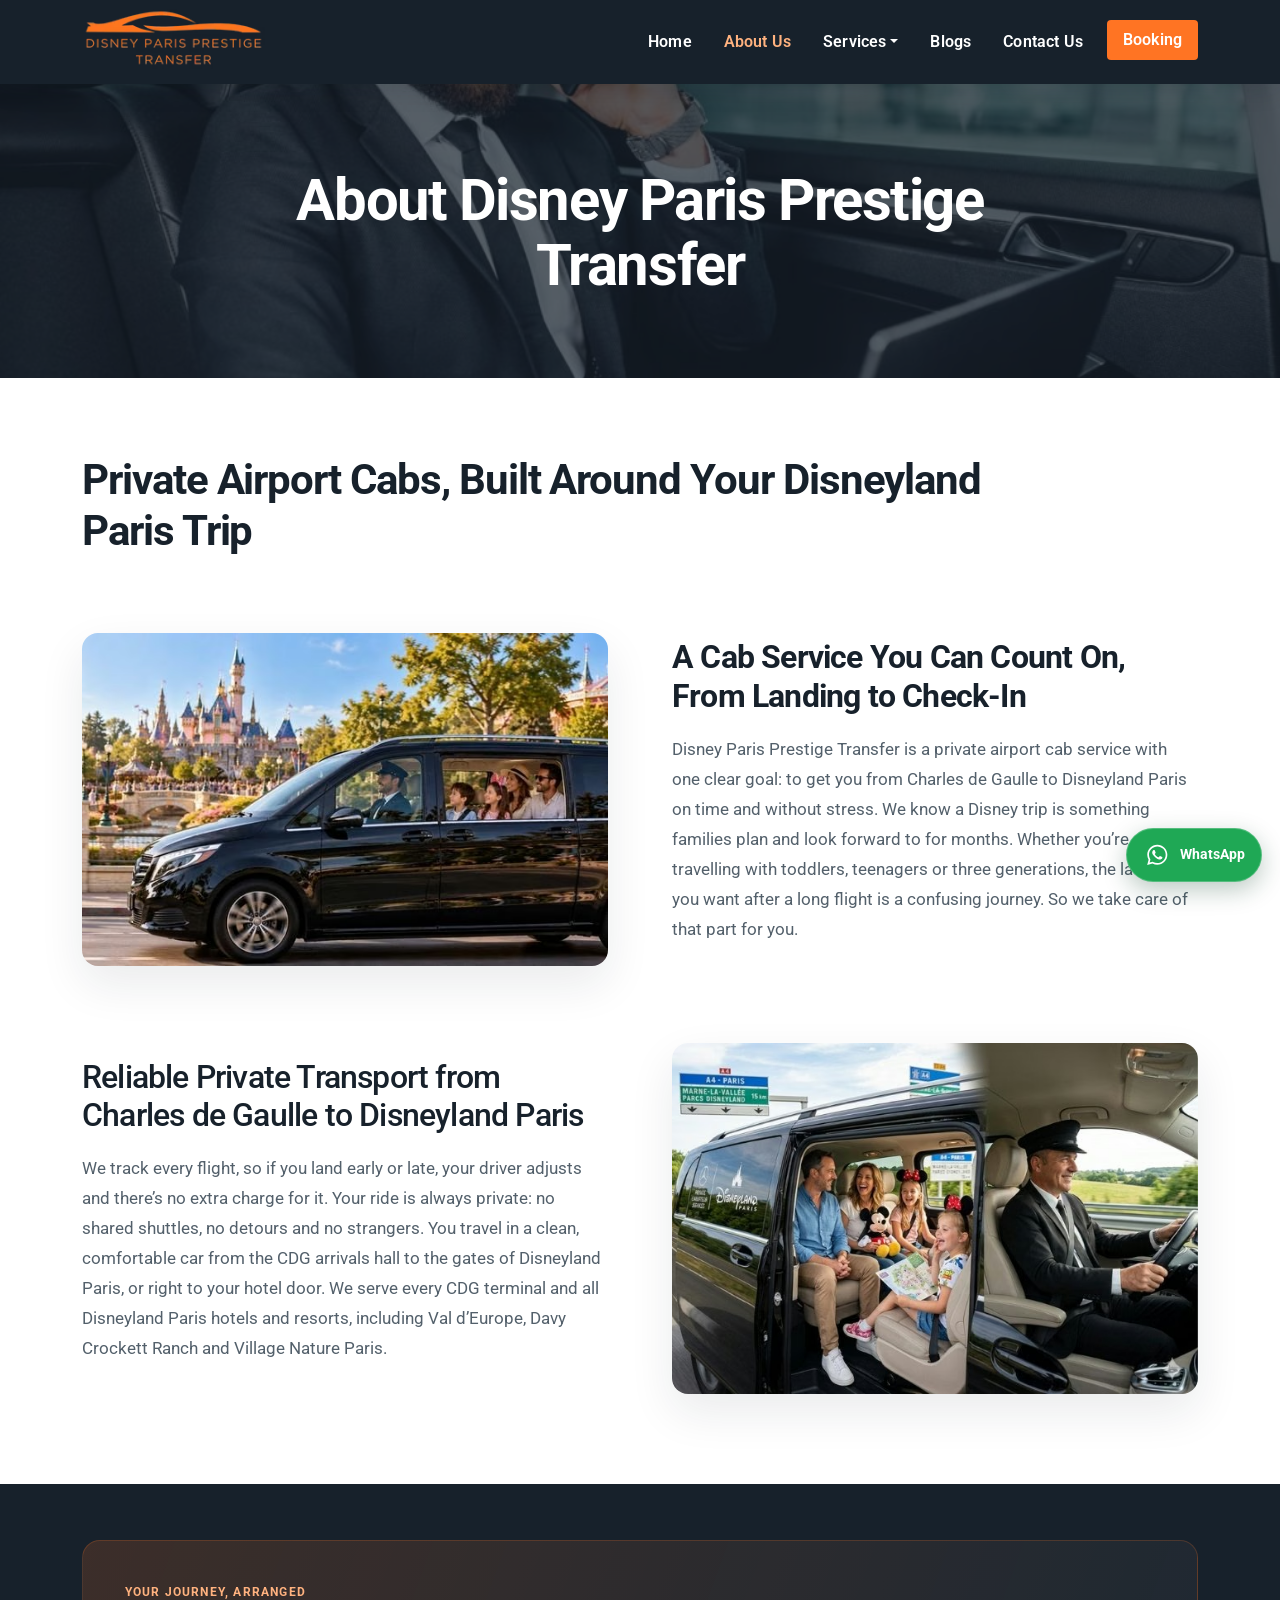
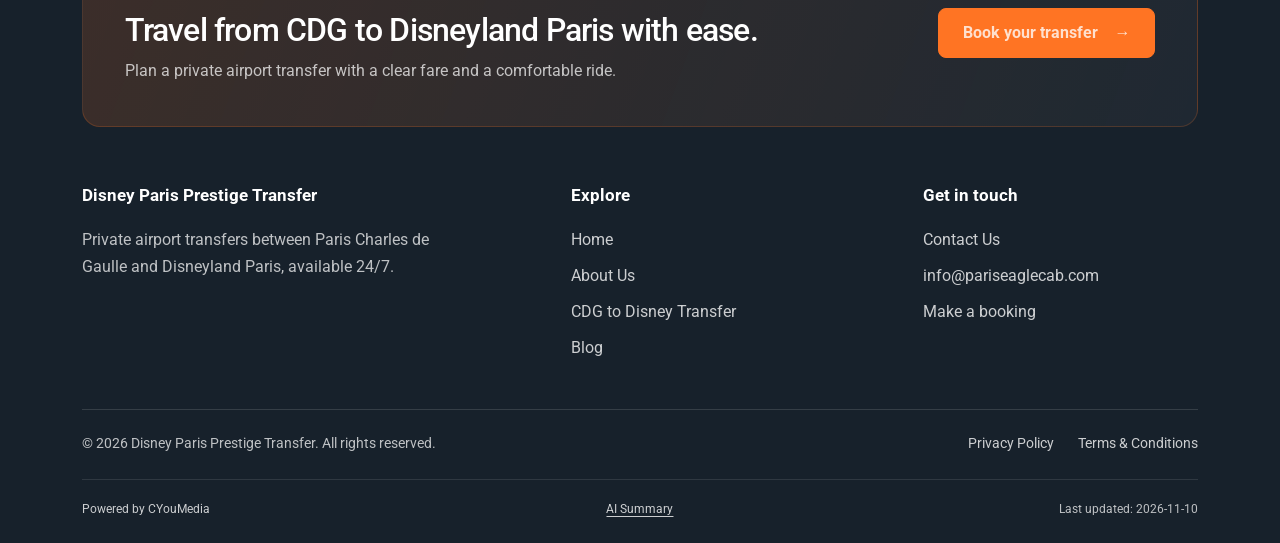
==== commit 6d92d776: "updared pages, services" ====
--- a/about-us/index.html
+++ b/about-us/index.html
@@ -167,7 +167,7 @@
 <div class="collapse navbar-collapse" id="navbarSupportedContent">
 <ul class="navbar-nav ms-auto mb-2 mb-lg-0" id="menu-primary-menu"><li class="home-page menu-item menu-item-type-custom menu-item-object-custom nav-item"><a class="nav-link" href="../">Home</a></li>
 <li class="about-us menu-item menu-item-type-custom menu-item-object-custom current-menu-item nav-item"><a class="nav-link" href="../">About Us</a></li>
-<li class="menu-item menu-item-type-post_type menu-item-object-page menu-item-has-children nav-item dropdown"><a class="nav-link dropdown-toggle" data-bs-toggle="dropdown" href="../services/">Services</a><ul class="dropdown-menu"><li class="menu-item menu-item-type-post_type menu-item-object-page nav-item"><a class="nav-link" href="../cdg-to-disney-cab-transfer/">CDG to Disney Cab Transfer</a></li>
+<li class="menu-item menu-item-type-post_type menu-item-object-page menu-item-has-children nav-item dropdown"><a class="nav-link dropdown-toggle" href="../services/">Services</a><ul class="dropdown-menu"><li class="menu-item menu-item-type-post_type menu-item-object-page nav-item"><a class="nav-link" href="../cdg-to-disney-cab-transfer/">CDG to Disney Cab Transfer</a></li>
 </ul>
 </li>
 <li class="blogs menu-item menu-item-type-post_type menu-item-object-page nav-item"><a class="nav-link" href="../blogs/">Blogs</a></li>
@@ -203,95 +203,69 @@
 </div>
 </div>
 </main><!-- End main-content -->
-<footer class="site-footer pt-5 pb-4 position=relative overflow-hidden">
-<div aria-hidden="true" class="mb-4" style="position:absolute;inset:0;pointer-events:none;z-index:0;">
-<!-- large radial glow top-right -->
-<div style="position:absolute;top:-180px;right:-180px;width:560px;height:560px;background:radial-gradient(circle,rgba(192,25,25,.13) 0%,transparent 70%);border-radius:50%;"></div>
-<!-- subtle glow bottom-left -->
-<div style="position:absolute;bottom:-120px;left:-80px;width:400px;height:400px;background:radial-gradient(circle,rgba(192,25,25,.07) 0%,transparent 65%);border-radius:50%;"></div>
-<!-- grid overlay -->
-<div style="position:absolute;inset:0;background-image:linear-gradient(rgba(255,255,255,.025) 1px,transparent 1px),linear-gradient(90deg,rgba(255,255,255,.025) 1px,transparent 1px);background-size:48px 48px;"></div>
-</div>
-<div class="mb-4" style="position:relative;z-index:1;border-bottom:1px solid rgba(255,255,255,.07);">
-<div class="container" style="padding-block:52px;">
-<div style="background: linear-gradient(120deg,rgba(255, 116, 35, 0.21) 0%,rgba(30,34,48,.60) 100%);border: 1px solid rgba(255, 116, 35, 0.16);border-radius:24px;padding:40px 44px;display:flex;flex-wrap:wrap;align-items:center;justify-content:space-between;gap:28px;position:relative;overflow:hidden;">
-<!-- inner decoration -->
-<div aria-hidden="true" style="position:absolute;right:-40px;top:-40px;width:200px;height:200px;border:40px solid rgba(192,25,25,.09);border-radius:50%;"></div>
-<div style="position:relative;z-index:1;">
-<h2 class="ff-heading" style="margin:0;font-size:clamp(1.3rem,3vw,1.9rem);font-weight:700;color:#fff;line-height:1.2;">Arrive the Way the Occasion Deserves</h2>
-<p style="margin:8px 0 0;font-size:.9rem;color:rgba(255,255,255,.52);line-height:1.6;max-width:660px;">
-				An exceptional fleet of luxury vehicles for any occasion — managed with the discretion and precision our clients rely on, every time.
-				</p>
-</div>
-<div style="display:flex;flex-wrap:wrap;gap:12px;position:relative;z-index:1;">
-<a class="btn btn-primary" href="https://www.pariseaglecab.com/">
-				Book Now
-				<svg aria-hidden="true" fill="none" height="14" viewbox="0 0 18 18" width="14"><path d="M3 9h12M9 3l6 6-6 6" stroke="#fff" stroke-linecap="round" stroke-linejoin="round" stroke-width="1.8"></path></svg>
-</a>
-<!-- 			  <a href="/our-fleets" style="display: inline-flex; align-items: center; gap: 8px; background: transparent; color: rgb(255, 255, 255); border: 1.5px solid rgba(255, 255, 255, 0.3); border-radius: 4px; font-weight: 600; font-size: 0.875rem; padding: 13px 28px; text-decoration: none; transition: 0.25s;" onmouseover="this.style.background='rgba(255,255,255,.08)'" onmouseout="this.style.background='transparent'">
-				View Cars
-			  </a> -->
-</div>
-</div>
-</div>
-</div>
-<div class="container">
-<div class="row g-4">
-<div class="col-lg-4 col-md-6">
-<p class="text-white fs-5 fw-medium">Disney Paris Prestige Transfer</p>
-<ul class="list-unstyled ps-0 mb-0">
-<p>
-                        Disney Paris Prestige Transfer provides private, reliable airport transfers from Paris Charles de Gaulle to Disneyland Paris, available 24/7.
-                    </p>
-</ul>
-<ul class="social__list is-style-default wp-block-social-links has-normal-icon-size has-icon-color has-icon-background-color is-layout-flex wp-container-core-social-links-is-layout-fb8583f7 wp-block-social-links-is-layout-flex" style="margin-top:30px;margin-bottom:24px">
-</ul>
-</div>
-<div class="col-lg-4 col-md-6">
-<p class="text-white fs-5 fw-medium">Explore</p>
-<ul class="list-unstyled ps-0 mb-0">
-<li><a href="../">About Us</a></li>
-<li><a href="../cdg-to-disney-cab-transfer/">CDG to Disney Cab Transfer</a></li>
-<li><a href="../blogs/">Blogs</a></li>
-<li><a href="../contact-us/">Contact Us</a></li>
-</ul>
-</div>
-<div class="col-lg-4 col-md-6">
-<p class="text-white fs-5 fw-medium">Connect With Us</p>
-<ul class="list-unstyled ps-0 mb-0">
-<li>info@pariseaglecab.com</li>
-</ul>
-</div><!--.col-->
-</div><!--.row-->
-<div class="copyright text-center pt-3 mt-3">
-<p class="mb-0">Copyright 2026 Disneyland Paris airport transfer. All rights reserved. | <a href="../privacy-policy/">Privacy Policy</a> |  | <a href="../terms-conditions/">Terms &amp; Conditions</a></p>
-<div class="powered-by-cyoumedia powered-by-joined" data-powered-by="cyoumedia" style="display:flex;align-items:center;flex-wrap:wrap;margin-left:auto;"><a href="https://cyoumedia.com" rel="nofollow noopener noreferrer" style="display:inline-flex;align-items:center;padding-left:20px;text-decoration:none;color:inherit;opacity:.75;font-size:12px;line-height:1;" target="_blank">Powered by CYouMedia</a><p class="last-updated" data-last-updated="2026-11-10" style="margin:0 0 0 40px;padding:0;font-family:inherit;font-size:12px;line-height:1;color:inherit;opacity:.75;">Last updated: 2026-11-10</p></div></div>
-</div>
+<footer class="site-footer site-footer--refined">
+  <div class="container">
+    <div class="footer-cta">
+      <div>
+        <p class="footer-eyebrow">Your journey, arranged</p>
+        <h2>Travel from CDG to Disneyland Paris with ease.</h2>
+        <p>Plan a private airport transfer with a clear fare and a comfortable ride.</p>
+      </div>
+      <a class="btn btn-primary" href="https://www.pariseaglecab.com/">Book your transfer <span aria-hidden="true">→</span></a>
+    </div>
+    <div class="footer-main">
+      <div class="footer-brand">
+        <p class="footer-heading">Disney Paris Prestige Transfer</p>
+        <p>Private airport transfers between Paris Charles de Gaulle and Disneyland Paris, available 24/7.</p>
+      </div>
+      <nav aria-label="Footer navigation">
+        <p class="footer-heading">Explore</p>
+        <ul>
+          <li><a href="../">Home</a></li>
+          <li><a href="../about-us/">About Us</a></li>
+          <li><a href="../cdg-to-disney-cab-transfer/">CDG to Disney Transfer</a></li>
+          <li><a href="../blogs/">Blog</a></li>
+        </ul>
+      </nav>
+      <div>
+        <p class="footer-heading">Get in touch</p>
+        <ul>
+          <li><a href="../contact-us/">Contact Us</a></li>
+          <li><a href="mailto:info@pariseaglecab.com">info@pariseaglecab.com</a></li>
+          <li><a href="https://www.pariseaglecab.com/">Make a booking</a></li>
+        </ul>
+      </div>
+    </div>
+    <div class="footer-legal">
+      <p>© 2026 Disney Paris Prestige Transfer. All rights reserved.</p>
+      <nav aria-label="Legal information">
+        <a href="../privacy-policy/">Privacy Policy</a>
+        <a href="../terms-conditions/">Terms &amp; Conditions</a>
+      </nav>
+    </div>
+    <div class="footer-meta">
+      <a class="footer-credit" href="https://cyoumedia.com/" rel="nofollow noopener noreferrer" target="_blank">Powered by CYouMedia</a>
+      <details class="ceyou-aeo" id="ai-summary">
+        <summary class="ceyou-aeo-link">AI Summary</summary>
+        <div class="ceyou-aeo-panel">
+          <ul>
+            <li>Private transfers connect Paris Charles de Gaulle Airport and Disneyland Paris.</li>
+            <li>Book a fixed-price ride with a private chauffeur and a comfortable vehicle.</li>
+            <li>Transfers are available around the clock.</li>
+          </ul>
+        </div>
+      </details>
+      <p class="last-updated" data-last-updated="2026-11-10">Last updated: <time datetime="2026-11-10">2026-11-10</time></p>
+    </div>
+  </div>
 </footer>
 <!-- <button onclick="topFunction()" id="backTop" class="btn backTop justify-content-center align-items-center p-0 bg-primary" title="Go to top" style="display: flex;">
         <svg xmlns="http://www.w3.org/2000/svg" width="96" height="96" viewBox="0 0 24 24"><path fill="#292929" d="M11.5 19V6.921l-5.792 5.792L5 12l7-7l7 7l-.708.713L12.5 6.921V19z"></path></svg>
     </button> -->
-<!-- Click to Chat - https://holithemes.com/plugins/click-to-chat/  v4.46 -->
-<div class="ht-ctc ht-ctc-chat ctc-analytics ctc_wp_desktop style-2 ht_ctc_entry_animation ht_ctc_an_entry_corner" id="ht-ctc-chat" style="display: none;  position: fixed; bottom: 15px; right: 15px;">
-<div class="ht_ctc_style ht_ctc_chat_style">
-<div class="ctc-analytics ctc_s_2" style="display: flex; justify-content: center; align-items: center;  ">
-<p class="ctc-analytics ctc_cta ctc_cta_stick ht-ctc-cta ht-ctc-cta-hover" style="padding: 0px 16px; line-height: 1.6; font-size: 15px; background-color: #25D366; color: #ffffff; border-radius:10px; margin:0 10px;  display: none; order: 0; ">Contact us!</p>
-<svg height="50px" style="pointer-events:none; display:block; height:50px; width:50px;" viewbox="0 0 1024 1024" width="50px">
-<defs>
-<path d="M1023.941 765.153c0 5.606-.171 17.766-.508 27.159-.824 22.982-2.646 52.639-5.401 66.151-4.141 20.306-10.392 39.472-18.542 55.425-9.643 18.871-21.943 35.775-36.559 50.364-14.584 14.56-31.472 26.812-50.315 36.416-16.036 8.172-35.322 14.426-55.744 18.549-13.378 2.701-42.812 4.488-65.648 5.3-9.402.336-21.564.505-27.15.505l-504.226-.081c-5.607 0-17.765-.172-27.158-.509-22.983-.824-52.639-2.646-66.152-5.4-20.306-4.142-39.473-10.392-55.425-18.542-18.872-9.644-35.775-21.944-50.364-36.56-14.56-14.584-26.812-31.471-36.415-50.314-8.174-16.037-14.428-35.323-18.551-55.744-2.7-13.378-4.487-42.812-5.3-65.649-.334-9.401-.503-21.563-.503-27.148l.08-504.228c0-5.607.171-17.766.508-27.159.825-22.983 2.646-52.639 5.401-66.151 4.141-20.306 10.391-39.473 18.542-55.426C34.154 93.24 46.455 76.336 61.07 61.747c14.584-14.559 31.472-26.812 50.315-36.416 16.037-8.172 35.324-14.426 55.745-18.549 13.377-2.701 42.812-4.488 65.648-5.3 9.402-.335 21.565-.504 27.149-.504l504.227.081c5.608 0 17.766.171 27.159.508 22.983.825 52.638 2.646 66.152 5.401 20.305 4.141 39.472 10.391 55.425 18.542 18.871 9.643 35.774 21.944 50.363 36.559 14.559 14.584 26.812 31.471 36.415 50.315 8.174 16.037 14.428 35.323 18.551 55.744 2.7 13.378 4.486 42.812 5.3 65.649.335 9.402.504 21.564.504 27.15l-.082 504.226z" id="htwasqicona-chat"></path>
-</defs>
-<lineargradient gradientunits="userSpaceOnUse" id="htwasqiconb-chat" x1="512.001" x2="512.001" y1=".978" y2="1025.023">
-<stop offset="0" stop-color="#61fd7d"></stop>
-<stop offset="1" stop-color="#2bb826"></stop>
-</lineargradient>
-<use fill="url(#htwasqiconb-chat)" overflow="visible" style="fill: url(#htwasqiconb-chat)" xlink:href="#htwasqicona-chat"></use>
-<g>
-<path d="M783.302 243.246c-69.329-69.387-161.529-107.619-259.763-107.658-202.402 0-367.133 164.668-367.214 367.072-.026 64.699 16.883 127.854 49.017 183.522l-52.096 190.229 194.665-51.047c53.636 29.244 114.022 44.656 175.482 44.682h.151c202.382 0 367.128-164.688 367.21-367.094.039-98.087-38.121-190.319-107.452-259.706zM523.544 808.047h-.125c-54.767-.021-108.483-14.729-155.344-42.529l-11.146-6.612-115.517 30.293 30.834-112.592-7.259-11.544c-30.552-48.579-46.688-104.729-46.664-162.379.066-168.229 136.985-305.096 305.339-305.096 81.521.031 158.154 31.811 215.779 89.482s89.342 134.332 89.312 215.859c-.066 168.243-136.984 305.118-305.209 305.118zm167.415-228.515c-9.177-4.591-54.286-26.782-62.697-29.843-8.41-3.062-14.526-4.592-20.645 4.592-6.115 9.182-23.699 29.843-29.053 35.964-5.352 6.122-10.704 6.888-19.879 2.296-9.176-4.591-38.74-14.277-73.786-45.526-27.275-24.319-45.691-54.359-51.043-63.543-5.352-9.183-.569-14.146 4.024-18.72 4.127-4.109 9.175-10.713 13.763-16.069 4.587-5.355 6.117-9.183 9.175-15.304 3.059-6.122 1.529-11.479-.765-16.07-2.293-4.591-20.644-49.739-28.29-68.104-7.447-17.886-15.013-15.466-20.645-15.747-5.346-.266-11.469-.322-17.585-.322s-16.057 2.295-24.467 11.478-32.113 31.374-32.113 76.521c0 45.147 32.877 88.764 37.465 94.885 4.588 6.122 64.699 98.771 156.741 138.502 21.892 9.45 38.982 15.094 52.308 19.322 21.98 6.979 41.982 5.995 57.793 3.634 17.628-2.633 54.284-22.189 61.932-43.615 7.646-21.427 7.646-39.791 5.352-43.617-2.294-3.826-8.41-6.122-17.585-10.714z" fill="#FFF" style="fill: #FFFFFF;"></path>
-</g>
-</svg></div>
-</div>
-</div>
-<span class="ht_ctc_chat_data" data-rest="3744f78392" data-settings='{"number":"33698842828","pre_filled":"","dis_m":"show","dis_d":"show","css":"cursor: pointer; z-index: 99999999;","pos_d":"position: fixed; bottom: 15px; right: 15px;","pos_m":"position: fixed; bottom: 15px; right: 15px;","side_d":"right","side_m":"right","schedule":"no","se":150,"ani":"no-animation","page_id":24,"url_target_d":"_blank","ga":"yes","gtm":"1","fb":"yes","webhook_format":"json","g_init":"default","g_an_event_name":"click to chat","gtm_event_name":"Click to Chat","pixel_event_name":"Click to Chat by HoliThemes"}'></span>
+<a class="whatsapp-widget" href="https://wa.me/33698842828?text=Hello%2C%20I%27d%20like%20to%20ask%20about%20a%20Disneyland%20Paris%20transfer." target="_blank" rel="noopener noreferrer" aria-label="Chat with us on WhatsApp">
+  <img src="../assets/images/whatsapp.svg" alt="" width="28" height="28" aria-hidden="true"/>
+  <span>WhatsApp</span>
+</a>
 <style id="core-block-supports-inline-css" type="text/css">
 .wp-container-core-group-is-layout-9ab1b685{grid-template-columns:repeat(auto-fill, minmax(min(27rem, 100%), 1fr));container-type:inline-size;}
 /*# sourceURL=core-block-supports-inline-css */
--- a/assets/css/site-refresh.css
+++ b/assets/css/site-refresh.css
@@ -27,6 +27,11 @@
 .site-header .dropdown-menu { border: 1px solid #e2e7eb; border-radius: 10px; box-shadow: var(--shadow); }
 .site-header .navbar .dropdown-menu .nav-link { color: #17212b; }
 .site-header .navbar .dropdown-menu .nav-link:hover { color: var(--brand); }
+.site-header .navbar .nav-item.dropdown:hover > .dropdown-menu,
+.site-header .navbar .nav-item.dropdown:focus-within > .dropdown-menu { display: block; }
+@media (max-width: 991px) {
+  .site-header .navbar .nav-item.dropdown > .dropdown-menu { display: block; }
+}
 .subpage__header { padding: 10.5rem 0 5rem; background: #17212b; overflow: hidden; }
 .subpage__header > img, .subpage__header > picture img { object-position: center; }
 .subpage__header h1 { max-width: 900px; margin-inline: auto; font-size: clamp(2.35rem, 4.5vw, 4rem) !important; line-height: 1.13; font-weight: 700 !important; }
@@ -41,6 +46,94 @@
 .bg-light { background-color: #f5f7f8 !important; }
 .site-footer { background: #17212b; }
 .site-footer .copyright { border-color: rgba(255,255,255,.12); }
+
+/* Footer */
+.site-footer--refined { position: relative; overflow: visible; padding: 3.5rem 0 1.5rem; color: rgba(255,255,255,.72); }
+.site-footer--refined .footer-cta { display: flex; align-items: center; justify-content: space-between; gap: 2rem; padding: clamp(1.6rem, 4vw, 2.6rem); border: 1px solid rgba(255,116,35,.2); border-radius: 18px; background: linear-gradient(110deg, rgba(255,116,35,.16), rgba(255,255,255,.035)); }
+.site-footer--refined .footer-eyebrow { margin: 0 0 .5rem; color: #ffb27f; font-size: .75rem; font-weight: 700; letter-spacing: .1em; text-transform: uppercase; }
+.site-footer--refined .footer-cta h2 { margin: 0 0 .5rem; color: #fff; font-size: clamp(1.45rem, 2.7vw, 2rem); }
+.site-footer--refined .footer-cta p:last-child { max-width: 42rem; margin: 0; }
+.site-footer--refined .footer-cta .btn { flex: none; white-space: nowrap; }
+.site-footer--refined .footer-cta .btn span { margin-left: .4rem; }
+.site-footer--refined .footer-main { display: grid; grid-template-columns: minmax(0, 1.5fr) repeat(2, minmax(0, 1fr)); gap: clamp(2rem, 6vw, 5rem); padding: 3.4rem 0 3rem; }
+.site-footer--refined .footer-brand > p:last-child { max-width: 24rem; margin: 0; }
+.site-footer--refined .footer-heading { margin: 0 0 1rem; color: #fff; font-size: 1.05rem; font-weight: 700; }
+.site-footer--refined ul { margin: 0; padding: 0; list-style: none; }
+.site-footer--refined .footer-main li + li { margin-top: .55rem; }
+.site-footer--refined a { color: rgba(255,255,255,.78); text-decoration: none; }
+.site-footer--refined a:hover, .site-footer--refined a:focus-visible { color: #fff; text-decoration: underline; }
+.site-footer--refined .footer-legal { display: flex; justify-content: space-between; align-items: center; gap: 1rem 2rem; padding: 1.4rem 0; border-top: 1px solid rgba(255,255,255,.13); font-size: .875rem; }
+.site-footer--refined .footer-legal p { margin: 0; }
+.site-footer--refined .footer-legal nav { display: flex; flex-wrap: wrap; gap: .5rem 1.5rem; }
+.site-footer--refined .footer-legal a { font-size: inherit; }
+.site-footer--refined .footer-meta { display: grid; grid-template-columns: 1fr 1fr 1fr; align-items: center; gap: 1rem; padding-top: 1.2rem; border-top: 1px solid rgba(255,255,255,.1); font-size: .75rem; }
+.site-footer--refined .footer-meta > :first-child { justify-self: start; }
+.site-footer--refined .footer-meta > :nth-child(2) { justify-self: center; }
+.site-footer--refined .footer-meta > :last-child { justify-self: end; }
+.site-footer--refined .footer-credit { font-size: inherit; }
+.site-footer--refined .last-updated { margin: 0; line-height: 1.5; white-space: nowrap; }
+.site-footer--refined .ceyou-aeo { position: relative; display: block; margin: 0; }
+.site-footer--refined .ceyou-aeo-link { display: block; color: rgba(255,255,255,.78); font-size: inherit; line-height: 1.5; text-decoration: underline; text-underline-offset: 3px; cursor: pointer; list-style: none; }
+.site-footer--refined .ceyou-aeo-link::-webkit-details-marker { display: none; }
+.site-footer--refined .ceyou-aeo-panel { position: absolute; bottom: calc(100% + .75rem); left: 50%; right: auto; z-index: 20; width: min(360px, calc(100vw - 2rem)); padding: 1rem 1.2rem; transform: translateX(-50%); border: 1px solid #dfe5e9; border-radius: 12px; background: #fff; color: #24333f; box-shadow: 0 16px 38px rgba(0,0,0,.28); text-align: left; }
+.site-footer--refined .ceyou-aeo-panel ul { padding-left: 1.1rem; list-style: disc; }
+.site-footer--refined .ceyou-aeo-panel li + li { margin-top: .5rem; }
+
+/* Services page: match the shared image header and FAQ surfaces. */
+.services-page .services-hero {
+  display: flex;
+  align-items: center;
+  min-height: 360px;
+  background: #17212b url('../../images/dl_f38f0055232b.webp') center 48% / cover no-repeat;
+}
+.services-page .services-hero > .bg-dark {
+  background: linear-gradient(90deg, rgba(15,25,34,.82), rgba(15,25,34,.62)) !important;
+  opacity: 1 !important;
+}
+.services-page .services-hero .container { width: 100%; }
+.services-page #faq { margin: 0; padding: clamp(3.5rem, 7vw, 6rem) 0; background: #f5f7f8; }
+.services-page #faq > .container { display: grid; grid-template-columns: minmax(220px, .8fr) minmax(0, 1.4fr); align-items: start; gap: .85rem clamp(2rem, 6vw, 6rem); max-width: 1140px; }
+.services-page #faq h2 { grid-column: 1; grid-row: 1 / span 3; margin: .1rem 0 0 !important; color: #17212b; font-size: clamp(1.9rem, 3vw, 2.6rem); font-weight: 700 !important; line-height: 1.2; text-align: left !important; }
+.services-page #faq .faq-item { grid-column: 2; width: 100%; margin: 0; padding: 0; border: 1px solid #e2e7eb; border-radius: 12px; background: #fff; box-shadow: 0 8px 28px rgba(23,33,43,.045); overflow: hidden; }
+.services-page #faq .faq-item > summary { min-height: 72px; padding: 1.3rem 1.5rem; color: #17212b; font-size: 1rem; font-weight: 700; line-height: 1.45; }
+.services-page #faq .faq-item > summary::after { color: #d8601a; font-size: 1.4rem; }
+.services-page #faq .faq-item[open] { border-color: #f4c7aa; box-shadow: 0 12px 30px rgba(23,33,43,.075); }
+.services-page #faq .faq-item > p { margin: 0; padding: 0 1.5rem 1.4rem; color: #53606b; font-size: .97rem; line-height: 1.7; }
+
+@media (max-width: 767px) {
+  .services-page .services-hero { min-height: 300px; background-position: 57% center; }
+  .services-page #faq > .container { grid-template-columns: 1fr; gap: .75rem; }
+  .services-page #faq h2 { grid-column: 1; grid-row: auto; margin: 0 0 1.1rem !important; }
+  .services-page #faq .faq-item { grid-column: 1; }
+  .services-page #faq .faq-item > summary { min-height: 0; padding: 1.15rem 1.2rem; }
+  .services-page #faq .faq-item > p { padding: 0 1.2rem 1.2rem; }
+}
+
+/* One-click WhatsApp link */
+.whatsapp-widget { position: fixed; right: max(18px, env(safe-area-inset-right)); bottom: max(18px, env(safe-area-inset-bottom)); z-index: 1000; display: inline-flex; align-items: center; gap: .55rem; width: max-content; max-width: calc(100vw - 36px); padding: .75rem 1rem; border: 1px solid rgba(255,255,255,.24); border-radius: 999px; background: #1fa855; color: #fff; box-shadow: 0 8px 24px rgba(16,64,38,.28); font-size: .9rem; font-weight: 700; line-height: 1; text-decoration: none; transition: background-color .2s ease, transform .2s ease; }
+.whatsapp-widget img { display: block; width: 28px; height: 28px; flex: none; }
+.whatsapp-widget:hover { background: #168a45; color: #fff; text-decoration: none; transform: translateY(-2px); }
+.whatsapp-widget:focus-visible { outline: 3px solid #ffb27f; outline-offset: 3px; }
+
+@media (max-width: 767px) {
+  .site-footer--refined { padding-top: 2.5rem; }
+  .site-footer--refined .footer-cta { display: block; }
+  .site-footer--refined .footer-cta .btn { margin-top: 1.3rem; }
+  .site-footer--refined .footer-main { grid-template-columns: repeat(2, minmax(0, 1fr)); gap: 2rem; padding: 2.5rem 0; }
+  .site-footer--refined .footer-brand { grid-column: 1 / -1; }
+  .site-footer--refined .footer-legal { align-items: flex-start; flex-direction: column; }
+  .site-footer--refined .footer-meta { grid-template-columns: 1fr; gap: .65rem; }
+  .site-footer--refined .footer-meta > * { justify-self: start !important; }
+  .site-footer--refined .ceyou-aeo-panel { left: 0; transform: none; }
+}
+@media (max-width: 480px) {
+  .site-footer--refined .footer-main { grid-template-columns: 1fr; }
+  .site-footer--refined .footer-brand { grid-column: auto; }
+  .whatsapp-widget { right: 14px; bottom: max(14px, env(safe-area-inset-bottom)); }
+}
+@media (prefers-reduced-motion: reduce) {
+  .whatsapp-widget { transition: none; }
+}
 
 /* Home: clearer section rhythm and consistent cards */
 .homepage__header.hero-video-container {
